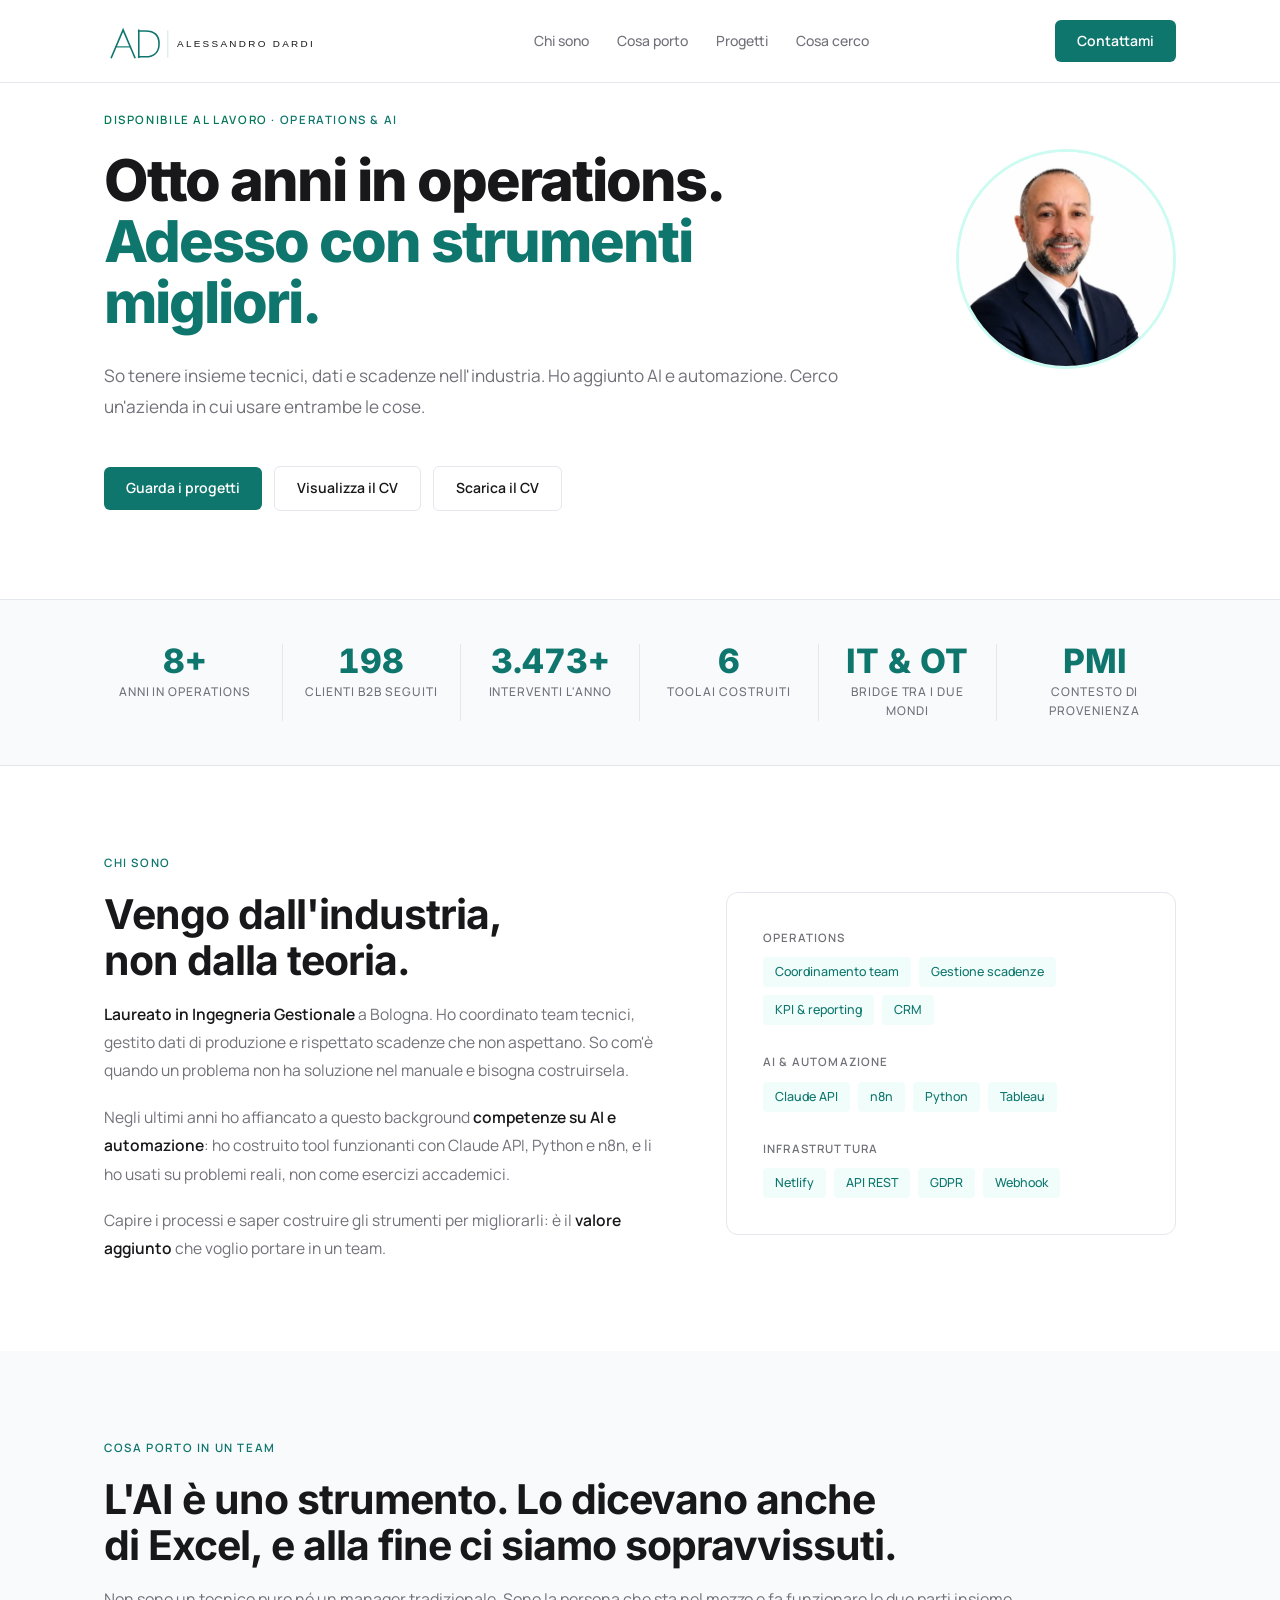
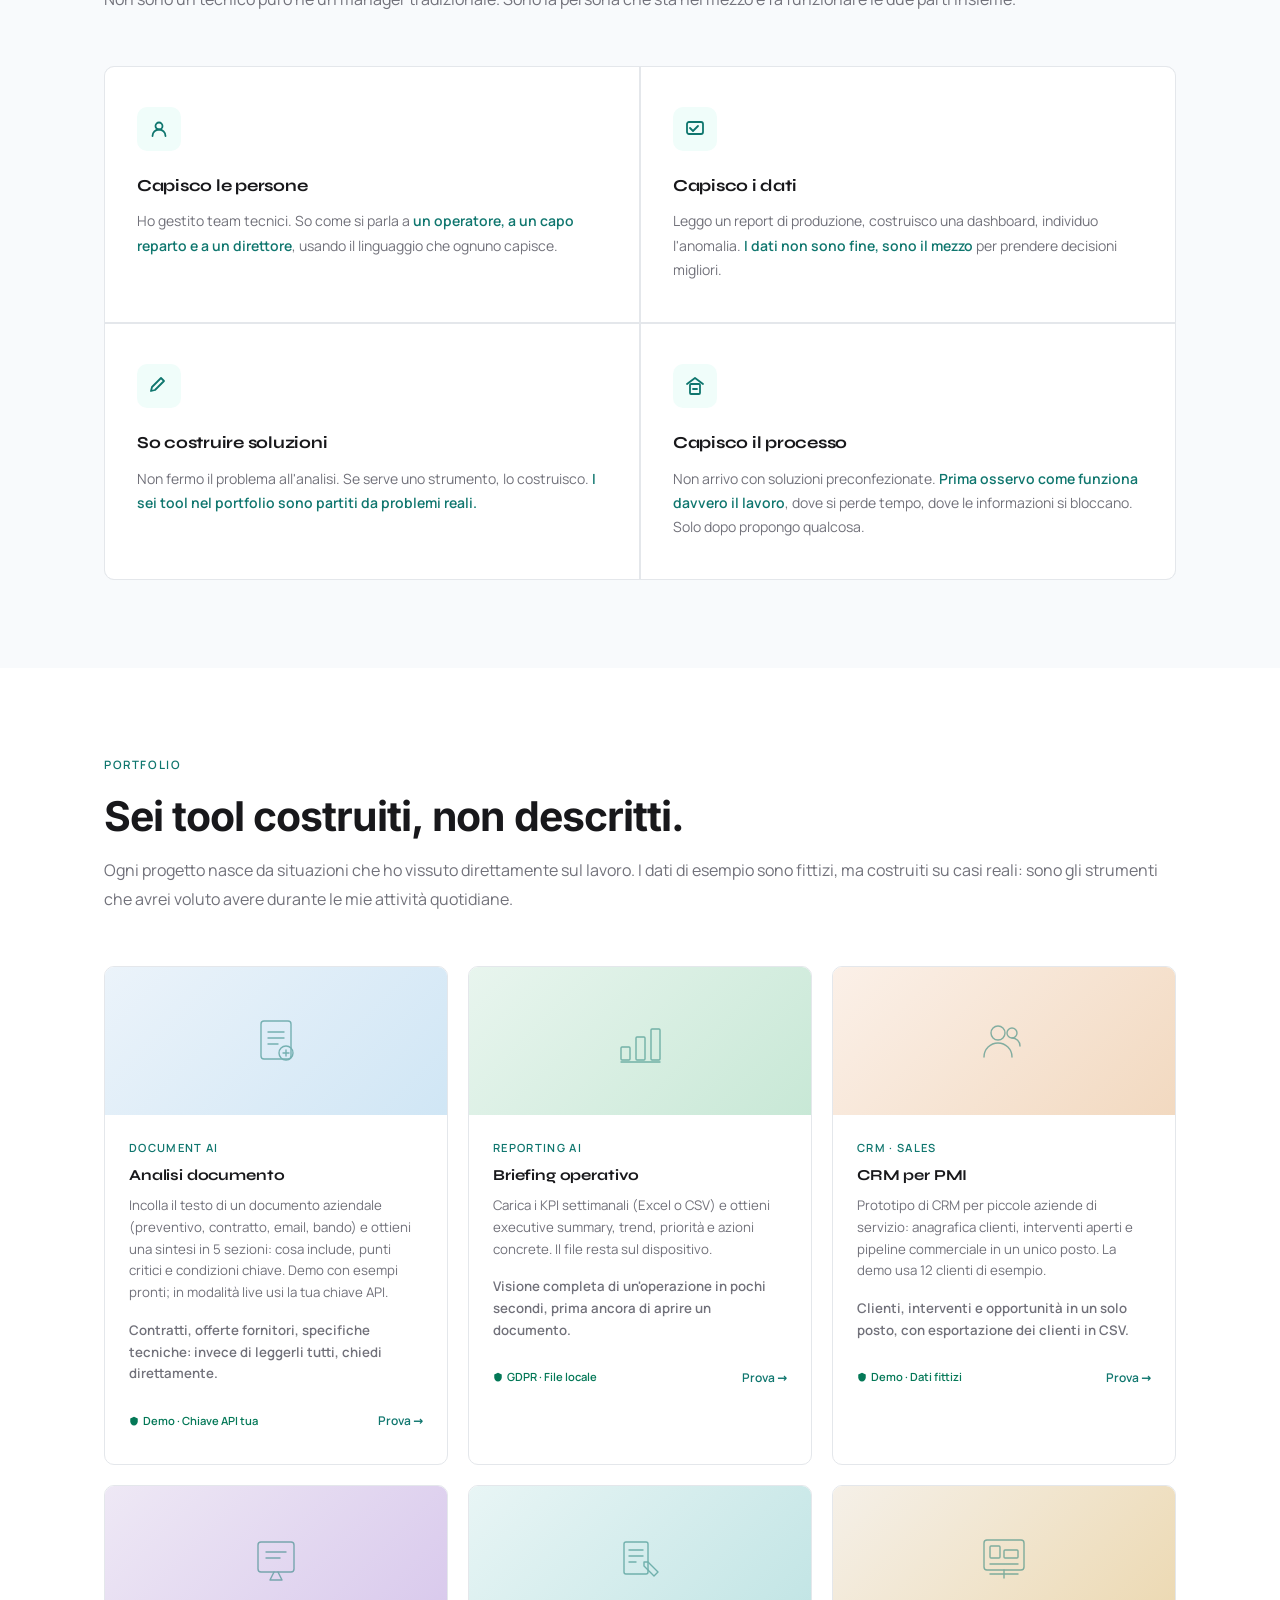
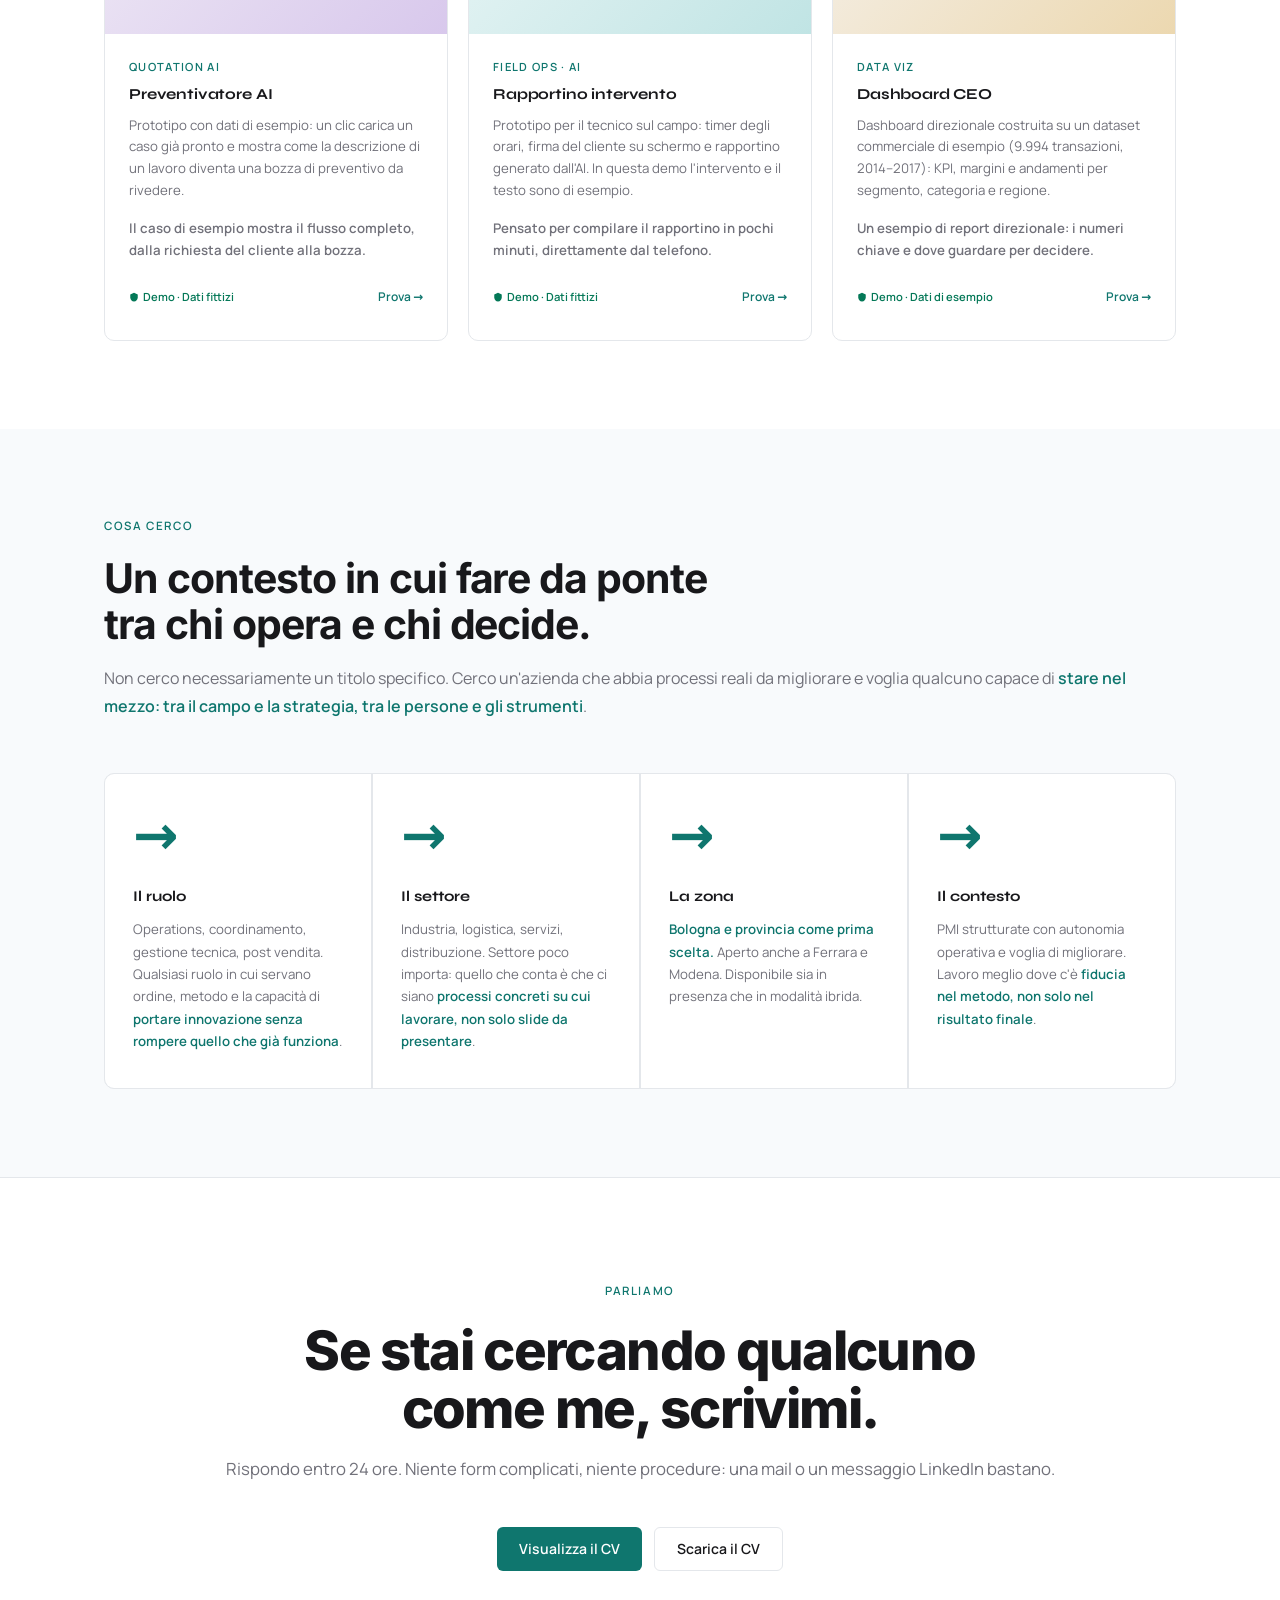
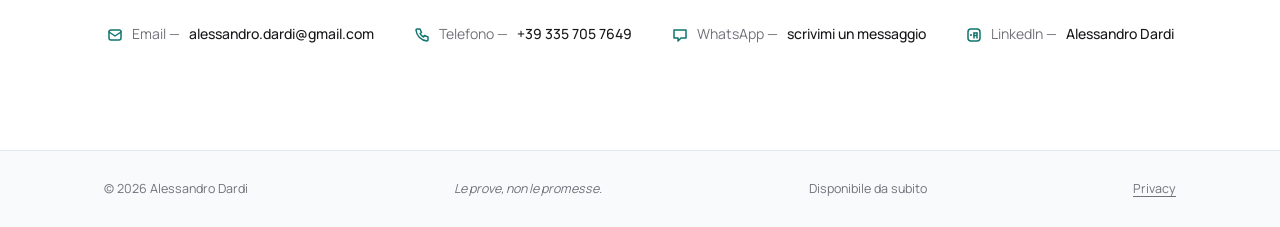
==== index.html @ a20fd0ce "Schede CRM e Dashboard CEO allineate a quello che fanno i tool - CRM: prototipo con 12 clienti di es" ====
<!doctype html>
<html lang="it">
<head>
<meta charset="utf-8">
<meta name="viewport" content="width=device-width,initial-scale=1,viewport-fit=cover">
<script>
  if ('scrollRestoration' in history) history.scrollRestoration = 'manual';
  if (location.hash) history.replaceState(null, '', location.pathname + location.search);
</script>
<title>Alessandro Dardi — Service Manager | Operations & AI | Bologna</title>
<meta name="description" content="Alessandro Dardi, laureato in Ingegneria Gestionale a Bologna. Otto anni in operations industriale. Competenze in coordinamento tecnico, automazione processi e AI applicata. Disponibile in Emilia-Romagna.">
<meta name="author" content="Alessandro Dardi">
  <link rel="icon" type="image/x-icon" href="/favicon.ico">
<meta name="robots" content="index, follow">
<link rel="canonical" href="https://alessandrodardi.it/">
<meta property="og:title" content="Alessandro Dardi — Service Manager | Operations & AI">
<meta property="og:description" content="Otto anni in operations industriale. Adesso con strumenti migliori. Portfolio di tool AI costruiti su casi reali.">
<meta property="og:url" content="https://alessandrodardi.it/">
<meta property="og:type" content="website">
<meta property="og:locale" content="it_IT">
<meta property="og:image" content="https://alessandrodardi.it/og-image.png">
<meta property="og:image:width" content="1200">
<meta property="og:image:height" content="630">
<meta property="og:image:alt" content="Alessandro Dardi — Service Manager, Operations &amp; AI">
<meta name="twitter:card" content="summary_large_image">
<link rel="stylesheet" href="fonts/fonts.css">
<script defer src="https://cloud.umami.is/script.js" data-website-id="7a2837f0-c1d5-4eaf-b0c4-a9f93e444e4a"></script>

<style>
/* Layout: full-width bands, centered 1120px inner, card grids */
:root {
  --bg:         #FFFFFF;
  --fg:         #18181B;
  --muted:      #71717A;
  --accent:     #0F766E;
  --accent-bg:  #F0FDFA;
  --accent-mid: #CCFBF1;
  --surface:    #F8FAFC;
  --border:     #E4E7EB;
  --green:      #047857;
  --display:    'Syne', system-ui, sans-serif;
  --heading:    'Inter', system-ui, sans-serif;
  --body:       'Manrope', system-ui, sans-serif;
}
@media (prefers-color-scheme: dark) {
  :root:not([data-theme="light"]) {
    --bg:        #0F1117;
    --fg:        #F1F5F9;
    --muted:     #94A3B8;
    --accent:    #2DD4BF;
    --accent-bg: #0D2320;
    --accent-mid:#134E4A;
    --surface:   #1A1F2E;
    --border:    #2D3748;
    --green:     #34D399;
    color-scheme: dark;
  }
}
:root[data-theme="dark"] {
  --bg:        #0F1117;
  --fg:        #F1F5F9;
  --muted:     #94A3B8;
  --accent:    #2DD4BF;
  --accent-bg: #0D2320;
  --accent-mid:#134E4A;
  --surface:   #1A1F2E;
  --border:    #2D3748;
  --green:     #34D399;
  color-scheme: dark;
}

*, *::before, *::after { box-sizing: border-box; }
html { overflow-anchor: none; }
body {
  background: var(--bg);
  color: var(--fg);
  font-family: var(--body);
  font-size: 16px;
  line-height: 1.6;
  margin: 0;
  -webkit-font-smoothing: antialiased;
}
a { color: inherit; text-decoration: none; }
a:focus-visible, button:focus-visible { outline: 2px solid var(--accent); outline-offset: 2px; border-radius: 4px; }

.inner {
  max-width: 1120px;
  margin: 0 auto;
  padding-left: max(24px, env(safe-area-inset-left, 0px));
  padding-right: max(24px, env(safe-area-inset-right, 0px));
}

/* NAV */
#nav {
  position: sticky;
  top: env(safe-area-inset-top, 0px);
  z-index: 100;
  background: var(--bg);
  border-bottom: 1px solid var(--border);
}
.nav-row {
  display: flex;
  align-items: center;
  justify-content: space-between;
  padding-block: 20px;
  gap: 16px;
}
.nav-brand {
  display: flex;
  align-items: center;
}
.nav-brand svg {
  height: 38px;
  width: auto;
}
.nav-logo-full { display: block; }
.nav-logo-mono { display: none; }
.nav-right { display: contents; }
@media (max-width: 520px) {
  .nav-logo-full { display: none; }
  .nav-logo-mono {
    display: flex;
    align-items: center;
    gap: 8px;
  }
  .nav-logo-mono svg {
    height: 28px;
    width: auto;
    flex-shrink: 0;
  }
  .nav-logo-stack {
    display: flex;
    flex-direction: column;
    line-height: 1.15;
    font-family: var(--display);
    font-weight: 700;
    font-size: 0.72rem;
    letter-spacing: 0.12em;
    color: var(--fg);
  }
  .nav-logo-stack span:first-child { color: var(--accent); }
  .nav-right {
    display: flex;
    align-items: center;
    gap: 10px;
    margin-left: auto;
  }
}
.nav-logo-mark { stroke: var(--accent); }
.nav-logo-sep  { stroke: var(--accent); opacity: 0.4; }
.nav-logo-name { fill: var(--fg); font-family: Arial, Helvetica, sans-serif; }
.nav-links {
  display: flex;
  gap: 28px;
  list-style: none;
  margin: 0; padding: 0;
}
.nav-links a {
  color: var(--muted);
  font-size: 0.875rem;
  font-weight: 500;
  transition: color 0.18s;
}
.nav-links a:hover { color: var(--fg); }
.nav-burger {
  display: none;
  background: none;
  border: none;
  cursor: pointer;
  padding: 11px;
  color: var(--fg);
  line-height: 0;
}
.nav-mobile {
  display: none;
  border-top: 1px solid var(--border);
}
.nav-mobile a {
  display: block;
  padding: 14px 0;
  font-size: 1rem;
  font-weight: 500;
  color: var(--fg);
  text-decoration: none;
  border-bottom: 1px solid var(--border);
  transition: color 0.18s;
}
.nav-mobile a:last-child { border-bottom: none; }
.nav-mobile a:hover { color: var(--accent); }
#nav.nav-open .nav-mobile { display: block; }
#back-top {
  position: fixed;
  bottom: 28px;
  right: 24px;
  width: 44px;
  height: 44px;
  border-radius: 50%;
  background: var(--accent);
  color: #fff;
  border: none;
  cursor: pointer;
  display: flex;
  align-items: center;
  justify-content: center;
  opacity: 0;
  pointer-events: none;
  transition: opacity 0.25s;
  z-index: 200;
}
#back-top.visible { opacity: 1; pointer-events: auto; }
#back-top:hover { opacity: 0.85; }

/* BUTTONS */
.btn {
  display: inline-flex;
  align-items: center;
  gap: 6px;
  padding: 10px 22px;
  border-radius: 6px;
  font-family: var(--body);
  font-size: 0.875rem;
  font-weight: 600;
  cursor: pointer;
  border: none;
  transition: opacity 0.18s, transform 0.14s;
}
.btn:hover { opacity: 0.82; transform: translateY(-1px); }
.btn:active { transform: translateY(0); }
.btn-solid { background: var(--accent); color: #fff; }
.btn-ghost { background: transparent; color: var(--fg); border: 1.5px solid var(--border); }
.btn-ghost:hover { border-color: var(--muted); }

/* HERO */
#hero { padding-block: 28px 88px; }
.hero-layout {
  display: grid;
  grid-template-columns: 1fr 220px;
  gap: 56px;
  align-items: start;
}
.hero-photo {
  width: 220px;
  height: 220px;
  border-radius: 50%;
  object-fit: cover;
  object-position: center top;
  border: 3px solid var(--accent-mid);
  display: block;
  margin-top: 38px;
}
@media (max-width: 820px) {
  .hero-layout { grid-template-columns: 1fr; }
  .hero-photo { width: 120px; height: 120px; order: -1; }
}
.eyebrow {
  font-size: 0.72rem;
  font-weight: 600;
  letter-spacing: 0.14em;
  text-transform: uppercase;
  color: var(--accent);
  margin-bottom: 20px;
}
@keyframes pulse-disponibile {
  0%, 100% { opacity: 1; }
  50% { opacity: 0.3; }
}
.disponibile-pulse {
  animation: pulse-disponibile 2s ease-in-out infinite;
  color: var(--green);
  font-weight: 700;
}
.hero-title {
  font-family: var(--heading);
  font-size: clamp(2.2rem, 4.5vw, 3.6rem);
  font-weight: 800;
  line-height: 1.06;
  letter-spacing: -0.035em;
  text-wrap: balance;
  max-width: 820px;
  margin: 0 0 28px;
}
.hero-title em { font-style: normal; color: var(--accent); }
.hero-sub {
  font-size: 1.075rem;
  color: var(--muted);
  max-width: 820px;
  line-height: 1.78;
  margin: 0 0 44px;
  font-weight: 400;
}
.hero-actions { display: flex; gap: 12px; flex-wrap: wrap; align-items: center; justify-content: center; }
@media (min-width: 821px) { .hero-actions { justify-content: flex-start; } }

/* STRIP */
#strip {
  background: var(--surface);
  border-top: 1px solid var(--border);
  border-bottom: 1px solid var(--border);
}
.strip-grid {
  display: grid;
  grid-template-columns: repeat(6, 1fr);
  padding-block: 44px;
}
.strip-cell {
  padding: 0 16px;
  border-right: 1px solid var(--border);
  text-align: center;
}
.strip-cell:first-child { padding-left: 0; }
.strip-cell:last-child  { border-right: none; padding-right: 0; }
.strip-num {
  font-family: var(--heading);
  font-size: 2.1rem;
  font-weight: 800;
  color: var(--accent);
  line-height: 1;
  margin-bottom: 5px;
  font-variant-numeric: tabular-nums;
}
.strip-desc {
  font-size: 0.75rem;
  color: var(--muted);
  font-weight: 500;
  text-transform: uppercase;
  letter-spacing: 0.08em;
}

/* SECTIONS */
.section { padding-block: 88px; }
.section-alt { background: var(--surface); }

.s-title {
  font-family: var(--heading);
  font-size: clamp(1.8rem, 3.2vw, 2.6rem);
  font-weight: 700;
  letter-spacing: -0.025em;
  text-wrap: balance;
  margin: 0 0 16px;
  line-height: 1.12;
}
.s-lead {
  font-size: 1rem;
  color: var(--muted);
  max-width: 540px;
  line-height: 1.8;
  margin: 0 0 52px;
}

/* CHI SONO */
.about-split {
  display: grid;
  grid-template-columns: 1.1fr 0.9fr;
  gap: 72px;
  align-items: start;
}
.about-body p {
  color: var(--muted);
  line-height: 1.82;
  margin: 0 0 18px;
  font-size: 0.975rem;
  text-align: left;
}
.about-body p:last-child { margin: 0; }
.about-body strong { color: var(--fg); font-weight: 600; }
.skills-box {
  background: var(--bg);
  border: 1px solid var(--border);
  border-radius: 12px;
  padding: 36px;
  display: flex;
  flex-direction: column;
  gap: 28px;
}
.skill-group-label {
  font-size: 0.72rem;
  font-weight: 600;
  color: var(--muted);
  text-transform: uppercase;
  letter-spacing: 0.1em;
  margin-bottom: 10px;
}
.tags { display: flex; flex-wrap: wrap; gap: 8px; }
.tag {
  font-size: 0.78rem;
  font-weight: 500;
  padding: 5px 12px;
  border-radius: 4px;
  background: var(--accent-bg);
  color: var(--accent);
}

/* COSA PORTO */
#value .s-lead { max-width: none; }

/* COSA CERCO */
#looking .s-lead { max-width: none; }

/* PORTFOLIO */
#projects .s-lead { max-width: none; }

/* COSA FACCIO */
.services-wrap {
  display: grid;
  grid-template-columns: repeat(2, 1fr);
  gap: 2px;
  background: var(--border);
  border: 1px solid var(--border);
  border-radius: 10px;
  overflow: hidden;
}
.svc-card { background: var(--bg); padding: 40px 32px; }
.svc-icon {
  width: 44px; height: 44px;
  border-radius: 10px;
  background: var(--accent-bg);
  display: grid;
  place-items: center;
  margin-bottom: 22px;
  color: var(--accent);
}
.svc-card h3 {
  font-family: var(--display);
  font-size: 1.05rem;
  font-weight: 700;
  margin: 0 0 10px;
  letter-spacing: -0.015em;
}
.svc-card p {
  font-size: 0.875rem;
  color: var(--muted);
  line-height: 1.72;
  margin: 0;
  text-align: left;
}
.svc-card strong { color: var(--accent); font-weight: 600; }

/* PROGETTI */
.projects-grid {
  display: grid;
  grid-template-columns: repeat(3, 1fr);
  gap: 20px;
}
.proj-card {
  border: 1px solid var(--border);
  border-radius: 10px;
  overflow: hidden;
  background: var(--bg);
  transition: border-color 0.2s, box-shadow 0.2s;
}
.proj-card:hover {
  border-color: var(--accent);
  box-shadow: 0 6px 28px rgba(14,77,120,0.10);
}
.proj-thumb {
  height: 148px;
  display: grid;
  place-items: center;
  color: var(--accent);
}
.proj-t1 { background: linear-gradient(135deg, #EBF3FA 0%, #D0E6F5 100%); }
.proj-t2 { background: linear-gradient(135deg, #E8F5EE 0%, #C8E8D6 100%); }
.proj-t3 { background: linear-gradient(135deg, #FBF0E8 0%, #F2D9C0 100%); }
.proj-t4 { background: linear-gradient(135deg, #EEE8F5 0%, #D8C8EC 100%); }
.proj-t5 { background: linear-gradient(135deg, #E8F5F5 0%, #C0E4E4 100%); }
.proj-t6 { background: linear-gradient(135deg, #F5F0E8 0%, #ECD8B0 100%); }

@media (prefers-color-scheme: dark) {
  :root:not([data-theme="light"]) .proj-t1 { background: linear-gradient(135deg,#152434,#1A3044); }
  :root:not([data-theme="light"]) .proj-t2 { background: linear-gradient(135deg,#152410,#1A3018); }
  :root:not([data-theme="light"]) .proj-t3 { background: linear-gradient(135deg,#281C10,#382414); }
  :root:not([data-theme="light"]) .proj-t4 { background: linear-gradient(135deg,#1C1428,#281C38); }
  :root:not([data-theme="light"]) .proj-t5 { background: linear-gradient(135deg,#102424,#143434); }
  :root:not([data-theme="light"]) .proj-t6 { background: linear-gradient(135deg,#281E10,#382A14); }
}
:root[data-theme="dark"] .proj-t1 { background: linear-gradient(135deg,#152434,#1A3044); }
:root[data-theme="dark"] .proj-t2 { background: linear-gradient(135deg,#152410,#1A3018); }
:root[data-theme="dark"] .proj-t3 { background: linear-gradient(135deg,#281C10,#382414); }
:root[data-theme="dark"] .proj-t4 { background: linear-gradient(135deg,#1C1428,#281C38); }
:root[data-theme="dark"] .proj-t5 { background: linear-gradient(135deg,#102424,#143434); }
:root[data-theme="dark"] .proj-t6 { background: linear-gradient(135deg,#281E10,#382A14); }

.proj-body { padding: 24px; }
.proj-cat {
  font-size: 0.7rem;
  font-weight: 600;
  letter-spacing: 0.12em;
  text-transform: uppercase;
  color: var(--accent);
  margin-bottom: 6px;
}
.proj-card h3 {
  font-family: var(--display);
  font-size: 0.95rem;
  font-weight: 700;
  margin: 0 0 8px;
  letter-spacing: -0.01em;
}
.proj-card p {
  font-size: 0.83rem;
  color: var(--muted);
  text-align: left;
  line-height: 1.64;
  margin: 0 0 16px;
}
.proj-foot {
  display: flex;
  align-items: center;
  justify-content: space-between;
  gap: 8px;
  flex-wrap: wrap;
}
.proj-privacy {
  font-size: 0.7rem;
  font-weight: 600;
  color: var(--green);
  display: flex;
  align-items: center;
  gap: 4px;
}
.proj-cost { font-size: 0.7rem; color: var(--muted); font-weight: 500; }
.proj-metric {
  font-size: 0.78rem;
  font-weight: 600;
  color: var(--accent);
  margin-top: 8px;
}
.proj-link { display: inline-block; padding-block: 10px; font-size: 0.75rem; font-weight: 600; color: var(--accent); text-decoration: none; transition: opacity 0.18s; }
.proj-link:hover { opacity: 0.7; }

/* COME LAVORO */
.process-wrap {
  display: grid;
  grid-template-columns: repeat(4, 1fr);
  gap: 2px;
  background: var(--border);
  border: 1px solid var(--border);
  border-radius: 10px;
  overflow: hidden;
}
.process-step { background: var(--bg); padding: 36px 28px; }
.step-n {
  font-family: var(--display);
  font-size: 3.4rem;
  font-weight: 800;
  color: var(--accent);
  line-height: 1;
  margin-bottom: 20px;
  font-variant-numeric: tabular-nums;
  user-select: none;
}
.process-step h3 {
  font-family: var(--display);
  font-size: 0.925rem;
  font-weight: 700;
  margin: 0 0 10px;
}
.process-step p { font-size: 0.83rem; color: var(--muted); line-height: 1.68; margin: 0; text-align: left; }
.process-step strong { color: var(--accent); font-weight: 600; }
.s-lead strong { color: var(--accent); font-weight: 600; }

/* CTA FINALE */
#cta {
  text-align: center;
  padding-block: 104px;
  border-top: 1px solid var(--border);
}
#cta h2 {
  font-family: var(--heading);
  font-size: clamp(2.2rem, 4.5vw, 3.4rem);
  font-weight: 800;
  letter-spacing: -0.03em;
  text-wrap: balance;
  margin: 0 0 18px;
  line-height: 1.08;
}
#cta > .inner > p { color: var(--muted); font-size: 1.05rem; margin: 0 0 44px; }
.cta-btns {
  display: flex;
  justify-content: center;
  gap: 12px;
  flex-wrap: wrap;
  margin-bottom: 52px;
}
.contacts-row {
  display: flex;
  justify-content: center;
  gap: 40px;
  flex-wrap: wrap;
}
.contact-item {
  display: flex;
  align-items: center;
  gap: 9px;
  font-size: 0.875rem;
}
.contact-item { text-decoration: none; transition: opacity 0.18s; }
.contact-item:hover { opacity: 0.72; }
.contact-item svg { color: var(--accent); flex-shrink: 0; }
.contact-item .c-label { color: var(--muted); }
.contact-item .c-val { color: var(--fg); font-weight: 500; }

/* FOOTER */
footer {
  background: var(--surface);
  border-top: 1px solid var(--border);
  padding-block: 28px;
}
.footer-row {
  display: flex;
  align-items: center;
  justify-content: space-between;
  gap: 16px;
  flex-wrap: wrap;
}
.footer-row p { font-size: 0.78rem; color: var(--muted); margin: 0; }
.footer-tagline { font-style: italic; }
.footer-row a { text-decoration: underline; text-underline-offset: 3px; }
.footer-row a:hover { color: var(--accent); }

/* SCROLL ANIMATION */
.fade-up {
  opacity: 0;
  transform: translateY(18px);
  transition: opacity 0.55s ease, transform 0.55s ease;
}
.fade-up.in { opacity: 1; transform: translateY(0); }
@media (prefers-reduced-motion: reduce) {
  .fade-up { opacity: 1; transform: none; transition: none; }
  .disponibile-pulse { animation: none; }
}

/* RESPONSIVE */
@media (min-width: 821px) and (max-width: 1060px) {
  .strip-grid { grid-template-columns: repeat(3, 1fr); row-gap: 32px; }
  .strip-cell:nth-child(3n) { border-right: none; padding-right: 0; }
  .strip-cell:nth-child(3n+1) { padding-left: 0; }
}
@media (max-width: 820px) {
  .nav-links { display: none; }
  .nav-burger { display: block; }
  .strip-grid { grid-template-columns: repeat(2,1fr); row-gap: 32px; padding-block: 40px; }
  .strip-cell { border-right: none; padding: 0; }
  .strip-cell:nth-child(odd) { border-right: 1px solid var(--border); padding-right: 32px; }
  .about-split { grid-template-columns: 1fr; gap: 40px; }
  .services-wrap { grid-template-columns: 1fr; }
  .projects-grid { grid-template-columns: 1fr 1fr; }
  .process-wrap { grid-template-columns: 1fr 1fr; }
}
@media (max-width: 520px) {
  #hero { padding-block: 20px 40px; }
  .projects-grid { grid-template-columns: 1fr; gap: 12px; }
  .process-wrap { grid-template-columns: 1fr; }
  .contacts-row { flex-direction: column; align-items: center; gap: 20px; }
  .proj-thumb { height: 90px; }
  .proj-thumb svg { width: 36px; height: 36px; }
  .proj-body { padding: 14px 16px; }
  .proj-card p { margin-bottom: 10px; }
}
</style>
</head>
<body>
<!-- NAV -->
<nav id="nav">
  <div class="inner nav-row">
    <a href="#" class="nav-brand" aria-label="Alessandro Dardi">
      <!-- Logo completo: desktop -->
      <svg class="nav-logo-full" viewBox="0 0 1060 165" xmlns="http://www.w3.org/2000/svg" aria-hidden="true">
        <g fill="none" stroke-linecap="square" stroke-linejoin="miter">
          <path class="nav-logo-mark" d="M32 154 L83 34 L134 154" stroke-width="7"/>
          <path class="nav-logo-mark" d="M54 108 L111 108" stroke-width="5"/>
          <path class="nav-logo-mark" d="M151 36 L151 153" stroke-width="7"/>
          <path class="nav-logo-mark" d="M151 39 L180 39 C221 39 239 61 239 94 C239 128 220 151 180 151 L151 151" stroke-width="7"/>
          <path class="nav-logo-sep" d="M277 38 L277 153" stroke-width="2"/>
        </g>
        <text class="nav-logo-name" x="317" y="107" font-size="43" font-weight="400" letter-spacing="10">ALESSANDRO DARDI</text>
      </svg>
      <!-- Monogramma + nome impilato: mobile -->
      <span class="nav-logo-mono" aria-hidden="true">
        <svg viewBox="0 0 260 165" xmlns="http://www.w3.org/2000/svg">
          <g fill="none" stroke-linecap="square" stroke-linejoin="miter">
            <path class="nav-logo-mark" d="M32 154 L83 34 L134 154" stroke-width="7"/>
            <path class="nav-logo-mark" d="M54 108 L111 108" stroke-width="5"/>
            <path class="nav-logo-mark" d="M151 36 L151 153" stroke-width="7"/>
            <path class="nav-logo-mark" d="M151 39 L180 39 C221 39 239 61 239 94 C239 128 220 151 180 151 L151 151" stroke-width="7"/>
          </g>
        </svg>
        <span class="nav-logo-stack">
          <span>ALESSANDRO</span>
          <span>DARDI</span>
        </span>
      </span>
    </a>
    <ul class="nav-links">
      <li><a href="#about">Chi sono</a></li>
      <li><a href="#value">Cosa porto</a></li>
      <li><a href="#projects">Progetti</a></li>
      <li><a href="#looking">Cosa cerco</a></li>
    </ul>
    <div class="nav-right">
      <button class="nav-burger" aria-label="Apri menu" aria-expanded="false">
        <svg width="22" height="22" viewBox="0 0 22 22" fill="none" stroke="currentColor" stroke-width="2" stroke-linecap="round">
          <line x1="2" y1="5" x2="20" y2="5"/><line x1="2" y1="11" x2="20" y2="11"/><line x1="2" y1="17" x2="20" y2="17"/>
        </svg>
      </button>
      <a href="#cta" class="btn btn-solid">Contattami</a>
    </div>
  </div>
  <div class="nav-mobile inner">
    <a href="#about">Chi sono</a>
    <a href="#value">Cosa porto</a>
    <a href="#projects">Progetti</a>
    <a href="#looking">Cosa cerco</a>
  </div>
</nav>

<button id="back-top" aria-label="Torna in cima">
  <svg width="18" height="18" viewBox="0 0 18 18" fill="none" stroke="currentColor" stroke-width="2.2" stroke-linecap="round" stroke-linejoin="round">
    <polyline points="3,11 9,5 15,11"/>
  </svg>
</button>

<!-- HERO -->
<section id="hero">
  <div class="inner">
    <div class="hero-layout"><div>
    <div class="eyebrow fade-up"><span class="disponibile-pulse">Disponibile al lavoro</span> · Operations &amp; AI</div>
    <h1 class="hero-title fade-up">
      Otto anni in operations.<br>
      <em>Adesso con strumenti migliori.</em>
    </h1>
    <p class="hero-sub fade-up">
      So tenere insieme tecnici, dati e scadenze nell'industria.
      Ho aggiunto AI e automazione. Cerco un'azienda in cui usare entrambe le cose.
    </p>
    <div class="hero-actions fade-up">
      <a href="#projects" class="btn btn-solid">Guarda i progetti</a>
      <a href="cv.html" class="btn btn-ghost">Visualizza il CV</a>
      <a href="CV_Alessandro_Dardi_2026.pdf" download class="btn btn-ghost">Scarica il CV</a>
    </div>
    </div>
    <img src="foto_profilo.webp" width="220" height="220" fetchpriority="high" alt="Foto profilo Alessandro Dardi" class="hero-photo">
    </div>
  </div>
</section>

<!-- STRIP METRICHE -->
<div id="strip">
  <div class="inner">
    <div class="strip-grid">
      <div class="strip-cell fade-up">
        <div class="strip-num" data-count="8" data-suffix="+">8+</div>
        <div class="strip-desc">Anni in operations</div>
      </div>
      <div class="strip-cell fade-up">
        <div class="strip-num" data-count="200" data-suffix="">200</div>
        <div class="strip-desc">Clienti B2B seguiti</div>
      </div>
      <div class="strip-cell fade-up">
        <div class="strip-num" data-count="3500" data-suffix="+">3.500+</div>
        <div class="strip-desc">Interventi l'anno</div>
      </div>
      <div class="strip-cell fade-up">
        <div class="strip-num" data-count="6" data-suffix="">6</div>
        <div class="strip-desc">Tool AI costruiti</div>
      </div>
      <div class="strip-cell fade-up">
        <div class="strip-num">IT &amp; OT</div>
        <div class="strip-desc">Bridge tra i due mondi</div>
      </div>
      <div class="strip-cell fade-up">
        <div class="strip-num">PMI</div>
        <div class="strip-desc">Contesto di provenienza</div>
      </div>
    </div>
  </div>
</div>

<!-- CHI SONO -->
<section id="about" class="section">
  <div class="inner">
    <div class="eyebrow fade-up">Chi sono</div>
    <div class="about-split">
      <div class="about-body fade-up">
        <h2 class="s-title">Vengo dall'industria, non dalla teoria.</h2>
        <p><strong>Laureato in Ingegneria Gestionale</strong> a Bologna. Ho coordinato team tecnici, gestito dati di produzione e rispettato scadenze che non aspettano. So com'è quando un problema non ha soluzione nel manuale e bisogna costruirsela.</p>
        <p>Negli ultimi anni ho affiancato a questo background <strong>competenze su AI e automazione</strong>: ho costruito tool funzionanti con Claude API, Python e n8n, e li ho usati su problemi reali, non come esercizi accademici.</p>
        <p>Capire i processi e saper costruire gli strumenti per migliorarli: è il <strong>valore aggiunto</strong> che voglio portare in un team.</p>
      </div>
      <div class="skills-box fade-up">
        <div>
          <div class="skill-group-label">Operations</div>
          <div class="tags">
            <span class="tag">Coordinamento team</span>
            <span class="tag">Gestione scadenze</span>
            <span class="tag">KPI &amp; reporting</span>
            <span class="tag">CRM</span>
          </div>
        </div>
        <div>
          <div class="skill-group-label">AI &amp; Automazione</div>
          <div class="tags">
            <span class="tag">Claude API</span>
            <span class="tag">n8n</span>
            <span class="tag">Python</span>
            <span class="tag">Tableau</span>
          </div>
        </div>
        <div>
          <div class="skill-group-label">Infrastruttura</div>
          <div class="tags">
            <span class="tag">Netlify</span>
            <span class="tag">API REST</span>
            <span class="tag">GDPR</span>
            <span class="tag">Webhook</span>
          </div>
        </div>
      </div>
    </div>
  </div>
</section>

<!-- COSA PORTO -->
<section id="value" class="section section-alt">
  <div class="inner">
    <div class="eyebrow fade-up">Cosa porto in un team</div>
    <h2 class="s-title fade-up">L'AI è uno strumento. Lo dicevano anche di Excel, e alla fine ci siamo sopravvissuti.</h2>
    <p class="s-lead fade-up">Non sono un tecnico puro né un manager tradizionale. Sono la persona che sta nel mezzo e fa funzionare le due parti insieme.</p>
    <div class="services-wrap fade-up">
      <div class="svc-card">
        <div class="svc-icon">
          <svg width="20" height="20" viewBox="0 0 20 20" fill="none" stroke="currentColor" stroke-width="1.8" stroke-linecap="round" stroke-linejoin="round">
            <circle cx="10" cy="7" r="3.5"/>
            <path d="M3.5 17c0-3.6 2.9-6.5 6.5-6.5s6.5 2.9 6.5 6.5"/>
          </svg>
        </div>
        <h3>Capisco le persone</h3>
        <p>Ho gestito team tecnici. So come si parla a <strong>un operatore, a un capo reparto e a un direttore</strong>, usando il linguaggio che ognuno capisce.</p>
      </div>
      <div class="svc-card">
        <div class="svc-icon">
          <svg width="20" height="20" viewBox="0 0 20 20" fill="none" stroke="currentColor" stroke-width="1.8" stroke-linecap="round" stroke-linejoin="round">
            <rect x="2" y="3" width="16" height="12" rx="2"/>
            <polyline points="5,9 8,12 13,7"/>
          </svg>
        </div>
        <h3>Capisco i dati</h3>
        <p>Leggo un report di produzione, costruisco una dashboard, individuo l'anomalia. <strong>I dati non sono fine, sono il mezzo</strong> per prendere decisioni migliori.</p>
      </div>
      <div class="svc-card">
        <div class="svc-icon">
          <svg width="20" height="20" viewBox="0 0 20 20" fill="none" stroke="currentColor" stroke-width="1.8" stroke-linecap="round" stroke-linejoin="round">
            <path d="M12 2l3 3-9 9-4 1 1-4 9-9z"/>
          </svg>
        </div>
        <h3>So costruire soluzioni</h3>
        <p>Non fermo il problema all'analisi. Se serve uno strumento, lo costruisco. <strong>I sei tool nel portfolio sono partiti da problemi reali.</strong></p>
      </div>
      <div class="svc-card">
        <div class="svc-icon">
          <svg width="20" height="20" viewBox="0 0 20 20" fill="none" stroke="currentColor" stroke-width="1.8" stroke-linecap="round" stroke-linejoin="round">
            <polyline points="2,8 10,2 18,8"/>
            <rect x="5" y="8" width="10" height="10" rx="1"/>
            <line x1="8" y1="13" x2="12" y2="13"/>
          </svg>
        </div>
        <h3>Capisco il processo</h3>
        <p>Non arrivo con soluzioni preconfezionate. <strong>Prima osservo come funziona davvero il lavoro</strong>, dove si perde tempo, dove le informazioni si bloccano. Solo dopo propongo qualcosa.</p>
      </div>
    </div>
  </div>
</section>

<!-- PROGETTI -->
<section id="projects" class="section">
  <div class="inner">
    <div class="eyebrow fade-up">Portfolio</div>
    <h2 class="s-title fade-up">Sei tool costruiti, non descritti.</h2>
    <p class="s-lead fade-up">Ogni progetto nasce da situazioni che ho vissuto direttamente sul lavoro. I dati di esempio sono fittizi, ma costruiti su casi reali: sono gli strumenti che avrei voluto avere durante le mie attività quotidiane.</p>
    <div class="projects-grid">

      <div class="proj-card fade-up">
        <div class="proj-thumb proj-t1">
          <svg width="52" height="52" viewBox="0 0 52 52" fill="none" stroke="currentColor" stroke-width="1.4" stroke-linecap="round" stroke-linejoin="round" opacity="0.5">
            <rect x="11" y="6" width="30" height="38" rx="3"/>
            <line x1="18" y1="17" x2="34" y2="17"/>
            <line x1="18" y1="23" x2="34" y2="23"/>
            <line x1="18" y1="29" x2="28" y2="29"/>
            <circle cx="36" cy="38" r="7" fill="none"/>
            <line x1="33" y1="38" x2="39" y2="38"/>
            <line x1="36" y1="35" x2="36" y2="41"/>
          </svg>
        </div>
        <div class="proj-body">
          <div class="proj-cat">Document AI</div>
          <h3>Analisi documento</h3>
          <p>Incolla il testo di un documento aziendale (preventivo, contratto, email, bando) e ottieni una sintesi in 5 sezioni: cosa include, punti critici e condizioni chiave. Demo con esempi pronti; in modalità live usi la tua chiave API.</p>
          <p class="proj-metric">Contratti, offerte fornitori, specifiche tecniche: invece di leggerli tutti, chiedi direttamente.</p>
          <div class="proj-foot">
            <span class="proj-privacy">
              <svg width="10" height="10" viewBox="0 0 12 12" fill="currentColor"><path d="M6 1L1.5 3v3.5c0 2.5 2 4.5 4.5 5 2.5-.5 4.5-2.5 4.5-5V3L6 1z"/></svg>
              Demo · Chiave API tua
            </span>
            <a href="https://alessandrodardi-1982.github.io/analisi-documento/" target="_blank" class="proj-link">Prova →</a>
          </div>
        </div>
      </div>

      <div class="proj-card fade-up">
        <div class="proj-thumb proj-t2">
          <svg width="52" height="52" viewBox="0 0 52 52" fill="none" stroke="currentColor" stroke-width="1.4" stroke-linecap="round" stroke-linejoin="round" opacity="0.5">
            <rect x="7"  y="32" width="9" height="13" rx="1"/>
            <rect x="22" y="22" width="9" height="23" rx="1"/>
            <rect x="37" y="14" width="9" height="31" rx="1"/>
            <line x1="7" y1="47" x2="46" y2="47"/>
          </svg>
        </div>
        <div class="proj-body">
          <div class="proj-cat">Reporting AI</div>
          <h3>Briefing operativo</h3>
          <p>Carica i KPI settimanali (Excel o CSV) e ottieni executive summary, trend, priorità e azioni concrete. Il file resta sul dispositivo.</p>
          <p class="proj-metric">Visione completa di un'operazione in pochi secondi, prima ancora di aprire un documento.</p>
          <div class="proj-foot">
            <span class="proj-privacy">
              <svg width="10" height="10" viewBox="0 0 12 12" fill="currentColor"><path d="M6 1L1.5 3v3.5c0 2.5 2 4.5 4.5 5 2.5-.5 4.5-2.5 4.5-5V3L6 1z"/></svg>
              GDPR · File locale
            </span>
            <a href="https://teal-sawine-642e88.netlify.app/" target="_blank" class="proj-link">Prova →</a>
          </div>
        </div>
      </div>

      <div class="proj-card fade-up">
        <div class="proj-thumb proj-t3">
          <svg width="52" height="52" viewBox="0 0 52 52" fill="none" stroke="currentColor" stroke-width="1.4" stroke-linecap="round" stroke-linejoin="round" opacity="0.5">
            <circle cx="20" cy="18" r="7"/>
            <circle cx="34" cy="18" r="5"/>
            <path d="M6 42c0-7.7 6.3-14 14-14s14 6.3 14 14"/>
            <path d="M34 23c4.4 0 8 3.6 8 8"/>
          </svg>
        </div>
        <div class="proj-body">
          <div class="proj-cat">CRM · Sales</div>
          <h3>CRM per PMI</h3>
          <p>Prototipo di CRM per piccole aziende di servizio: anagrafica clienti, interventi aperti e pipeline commerciale in un unico posto. La demo usa 12 clienti di esempio.</p>
          <p class="proj-metric">Clienti, interventi e opportunità in un solo posto, con esportazione dei clienti in CSV.</p>
          <div class="proj-foot">
            <span class="proj-privacy">
              <svg width="10" height="10" viewBox="0 0 12 12" fill="currentColor"><path d="M6 1L1.5 3v3.5c0 2.5 2 4.5 4.5 5 2.5-.5 4.5-2.5 4.5-5V3L6 1z"/></svg>
              Demo · Dati fittizi
            </span>
            <a href="https://alessandro-dardi.netlify.app/crm_pmi.html" target="_blank" class="proj-link">Prova →</a>
          </div>
        </div>
      </div>

      <div class="proj-card fade-up">
        <div class="proj-thumb proj-t4">
          <svg width="52" height="52" viewBox="0 0 52 52" fill="none" stroke="currentColor" stroke-width="1.4" stroke-linecap="round" stroke-linejoin="round" opacity="0.5">
            <rect x="8" y="8" width="36" height="30" rx="3"/>
            <line x1="16" y1="18" x2="36" y2="18"/>
            <line x1="16" y1="24" x2="30" y2="24"/>
            <path d="M28 38l4 8M24 38l-4 8M20 46h12"/>
          </svg>
        </div>
        <div class="proj-body">
          <div class="proj-cat">Quotation AI</div>
          <h3>Preventivatore AI</h3>
          <p>Prototipo con dati di esempio: un clic carica un caso già pronto e mostra come la descrizione di un lavoro diventa una bozza di preventivo da rivedere.</p>
          <p class="proj-metric">Il caso di esempio mostra il flusso completo, dalla richiesta del cliente alla bozza.</p>
          <div class="proj-foot">
            <span class="proj-privacy">
              <svg width="10" height="10" viewBox="0 0 12 12" fill="currentColor"><path d="M6 1L1.5 3v3.5c0 2.5 2 4.5 4.5 5 2.5-.5 4.5-2.5 4.5-5V3L6 1z"/></svg>
              Demo · Dati fittizi
            </span>
            <a href="preventivatore_demo.html" target="_blank" class="proj-link">Prova →</a>
          </div>
        </div>
      </div>

      <div class="proj-card fade-up">
        <div class="proj-thumb proj-t5">
          <svg width="52" height="52" viewBox="0 0 52 52" fill="none" stroke="currentColor" stroke-width="1.4" stroke-linecap="round" stroke-linejoin="round" opacity="0.5">
            <rect x="10" y="8" width="24" height="32" rx="2"/>
            <line x1="15" y1="16" x2="29" y2="16"/>
            <line x1="15" y1="22" x2="29" y2="22"/>
            <line x1="15" y1="28" x2="22" y2="28"/>
            <path d="M34 28l10 10-4 4-10-10v-4h4z"/>
          </svg>
        </div>
        <div class="proj-body">
          <div class="proj-cat">Field Ops · AI</div>
          <h3>Rapportino intervento</h3>
          <p>Prototipo per il tecnico sul campo: timer degli orari, firma del cliente su schermo e rapportino generato dall'AI. In questa demo l'intervento e il testo sono di esempio.</p>
          <p class="proj-metric">Pensato per compilare il rapportino in pochi minuti, direttamente dal telefono.</p>
          <div class="proj-foot">
            <span class="proj-privacy">
              <svg width="10" height="10" viewBox="0 0 12 12" fill="currentColor"><path d="M6 1L1.5 3v3.5c0 2.5 2 4.5 4.5 5 2.5-.5 4.5-2.5 4.5-5V3L6 1z"/></svg>
              Demo · Dati fittizi
            </span>
            <a href="rapportino_demo.html" target="_blank" class="proj-link">Prova →</a>
          </div>
        </div>
      </div>

      <div class="proj-card fade-up">
        <div class="proj-thumb proj-t6">
          <svg width="52" height="52" viewBox="0 0 52 52" fill="none" stroke="currentColor" stroke-width="1.4" stroke-linecap="round" stroke-linejoin="round" opacity="0.5">
            <rect x="6" y="6" width="40" height="30" rx="3"/>
            <rect x="12" y="12" width="10" height="12" rx="1"/>
            <rect x="26" y="16" width="14" height="8" rx="1"/>
            <line x1="12" y1="30" x2="40" y2="30"/>
            <line x1="12" y1="40" x2="40" y2="40"/>
            <line x1="26" y1="36" x2="26" y2="44"/>
          </svg>
        </div>
        <div class="proj-body">
          <div class="proj-cat">Data Viz</div>
          <h3>Dashboard CEO</h3>
          <p>Dashboard direzionale costruita su un dataset commerciale di esempio (9.994 transazioni, 2014–2017): KPI, margini e andamenti per segmento, categoria e regione.</p>
          <p class="proj-metric">Un esempio di report direzionale: i numeri chiave e dove guardare per decidere.</p>
          <div class="proj-foot">
            <span class="proj-privacy">
              <svg width="10" height="10" viewBox="0 0 12 12" fill="currentColor"><path d="M6 1L1.5 3v3.5c0 2.5 2 4.5 4.5 5 2.5-.5 4.5-2.5 4.5-5V3L6 1z"/></svg>
              Demo · Dati di esempio
            </span>
            <a href="https://alessandro-dardi.netlify.app/dashboard_ceo_v2.html" target="_blank" class="proj-link">Prova →</a>
          </div>
        </div>
      </div>

    </div>
  </div>
</section>

<!-- COSA CERCO -->
<section id="looking" class="section section-alt">
  <div class="inner">
    <div class="eyebrow fade-up">Cosa cerco</div>
    <h2 class="s-title fade-up">Un contesto in cui fare da ponte tra chi opera e chi decide.</h2>
    <p class="s-lead fade-up">Non cerco necessariamente un titolo specifico. Cerco un'azienda che abbia processi reali da migliorare e voglia qualcuno capace di <strong>stare nel mezzo: tra il campo e la strategia, tra le persone e gli strumenti</strong>.</p>
    <div class="process-wrap fade-up">
      <div class="process-step">
        <div class="step-n">→</div>
        <h3>Il ruolo</h3>
        <p>Operations, coordinamento, gestione tecnica, post vendita. Qualsiasi ruolo in cui servano ordine, metodo e la capacità di <strong>portare innovazione senza rompere quello che già funziona</strong>.</p>
      </div>
      <div class="process-step">
        <div class="step-n">→</div>
        <h3>Il settore</h3>
        <p>Industria, logistica, servizi, distribuzione. Settore poco importa: quello che conta è che ci siano <strong>processi concreti su cui lavorare, non solo slide da presentare</strong>.</p>
      </div>
      <div class="process-step">
        <div class="step-n">→</div>
        <h3>La zona</h3>
        <p><strong>Bologna e provincia come prima scelta.</strong> Aperto anche a Ferrara e Modena. Disponibile sia in presenza che in modalità ibrida.</p>
      </div>
      <div class="process-step">
        <div class="step-n">→</div>
        <h3>Il contesto</h3>
        <p>PMI strutturate con autonomia operativa e voglia di migliorare. Lavoro meglio dove c'è <strong>fiducia nel metodo, non solo nel risultato finale</strong>.</p>
      </div>
    </div>
  </div>
</section>

<!-- CTA FINALE -->
<section id="cta">
  <div class="inner">
    <div class="eyebrow fade-up" style="text-align:center">Parliamo</div>
    <h2 class="fade-up">Se stai cercando qualcuno come me, scrivimi.</h2>
    <p class="fade-up">Rispondo entro 24 ore. Niente form complicati, niente procedure: una mail o un messaggio LinkedIn bastano.</p>
    <div class="cta-btns fade-up">
      <a href="cv.html" class="btn btn-solid">Visualizza il CV</a>
      <a href="CV_Alessandro_Dardi_2026.pdf" download class="btn btn-ghost">Scarica il CV</a>
    </div>
    <div class="contacts-row fade-up">
      <a href="mailto:alessandro.dardi@gmail.com" class="contact-item">
        <svg width="16" height="16" viewBox="0 0 16 16" fill="none" stroke="currentColor" stroke-width="1.5" stroke-linecap="round" stroke-linejoin="round">
          <rect x="2" y="3" width="12" height="10" rx="2"/>
          <polyline points="2,5 8,9 14,5"/>
        </svg>
        <span class="c-label">Email —</span>
        <span class="c-val">alessandro.dardi@gmail.com</span>
      </a>
      <a href="tel:+393357057649" class="contact-item">
        <svg width="16" height="16" viewBox="0 0 16 16" fill="none" stroke="currentColor" stroke-width="1.5" stroke-linecap="round" stroke-linejoin="round">
          <path d="M3 2h3l1.5 3.5-1.5 1a9 9 0 0 0 3.5 3.5l1-1.5L14 10v3a1 1 0 0 1-1 1A12 12 0 0 1 2 3a1 1 0 0 1 1-1z"/>
        </svg>
        <span class="c-label">Telefono —</span>
        <span class="c-val">+39 335 705 7649</span>
      </a>
      <a href="https://wa.me/393357057649?text=Ciao%20Alessandro%2C%20ho%20visto%20il%20tuo%20portfolio%20" target="_blank" class="contact-item">
        <svg width="16" height="16" viewBox="0 0 16 16" fill="none" stroke="currentColor" stroke-width="1.5" stroke-linecap="round" stroke-linejoin="round">
          <path d="M2 3h12v8H9l-3 3v-3H2z"/>
        </svg>
        <span class="c-label">WhatsApp —</span>
        <span class="c-val">scrivimi un messaggio</span>
      </a>
      <a href="https://www.linkedin.com/in/alessandro-dardi" target="_blank" class="contact-item">
        <svg width="16" height="16" viewBox="0 0 16 16" fill="none" stroke="currentColor" stroke-width="1.5" stroke-linecap="round" stroke-linejoin="round">
          <rect x="2" y="2" width="12" height="12" rx="3"/>
          <line x1="5" y1="8" x2="5.01" y2="8" stroke-width="2"/>
          <line x1="8" y1="6" x2="8" y2="11"/>
          <line x1="11" y1="6" x2="11" y2="11"/>
          <line x1="8" y1="6" x2="11" y2="6"/>
          <line x1="8" y1="8.5" x2="10.5" y2="8.5"/>
        </svg>
        <span class="c-label">LinkedIn —</span>
        <span class="c-val">Alessandro Dardi</span>
      </a>
    </div>
  </div>
</section>

<!-- FOOTER -->
<footer>
  <div class="inner footer-row">
    <p>© 2026 Alessandro Dardi</p>
    <p class="footer-tagline">Le prove, non le promesse.</p>
    <p>Disponibile da subito</p>
    <p><a href="privacy.html">Privacy</a></p>
  </div>
</footer>

<script>
  // Back to top
  const backTop = document.getElementById('back-top');
  window.addEventListener('scroll', () => {
    backTop.classList.toggle('visible', window.scrollY > 400);
  }, { passive: true });
  backTop.addEventListener('click', () => window.scrollTo({ top: 0, behavior: 'smooth' }));

  // Hamburger menu
  const burger = document.querySelector('.nav-burger');
  const navEl = document.getElementById('nav');
  if (burger) {
    burger.addEventListener('click', () => {
      const open = navEl.classList.toggle('nav-open');
      burger.setAttribute('aria-expanded', open);
    });
    document.querySelectorAll('.nav-mobile a').forEach(a => {
      a.addEventListener('click', () => {
        navEl.classList.remove('nav-open');
        burger.setAttribute('aria-expanded', 'false');
      });
    });
  }

  function goTop() { window.scrollTo({ top: 0, left: 0, behavior: 'instant' }); }
  goTop();
  window.addEventListener('load', goTop);
  window.addEventListener('pageshow', goTop);
  const io = new IntersectionObserver(entries => {
    entries.forEach(e => {
      if (e.isIntersecting) {
        e.target.classList.add('in');
        io.unobserve(e.target);
      }
    });
  }, { threshold: 0.1 });
  document.querySelectorAll('.fade-up').forEach(el => io.observe(el));

  // Counter animation for strip numbers
  const counters = document.querySelectorAll('.strip-num[data-count]');
  if (counters.length && 'IntersectionObserver' in window) {
    const counterObserver = new IntersectionObserver((entries) => {
      entries.forEach(entry => {
        if (!entry.isIntersecting) return;
        const el = entry.target;
        const target = parseInt(el.dataset.count, 10);
        const suffix = el.dataset.suffix || '';
        const duration = 2500;
        const start = performance.now();
        function step(now) {
          const elapsed = now - start;
          const progress = Math.min(elapsed / duration, 1);
          const eased = 1 - Math.pow(1 - progress, 3);
          el.textContent = String(Math.round(eased * target)).replace(/\B(?=(\d{3})+(?!\d))/g, '.') + suffix;
          if (progress < 1) requestAnimationFrame(step);
        }
        requestAnimationFrame(step);
        counterObserver.unobserve(el);
      });
    }, { threshold: 0.5 });
    counters.forEach(el => counterObserver.observe(el));
  }
</script>




</body>
</html>
---- fonts/fonts.css ----
@font-face {
  font-family: 'Inter';
  font-style: normal;
  font-weight: 700;
  font-display: swap;
  src: url(Inter-02ec1d.woff2) format('woff2');
  unicode-range: U+0000-00FF, U+0131, U+0152-0153, U+02BB-02BC, U+02C6, U+02DA, U+02DC, U+0304, U+0308, U+0329, U+2000-206F, U+20AC, U+2122, U+2191, U+2193, U+2212, U+2215, U+FEFF, U+FFFD;
}
@font-face {
  font-family: 'Inter';
  font-style: normal;
  font-weight: 800;
  font-display: swap;
  src: url(Inter-02ec1d.woff2) format('woff2');
  unicode-range: U+0000-00FF, U+0131, U+0152-0153, U+02BB-02BC, U+02C6, U+02DA, U+02DC, U+0304, U+0308, U+0329, U+2000-206F, U+20AC, U+2122, U+2191, U+2193, U+2212, U+2215, U+FEFF, U+FFFD;
}
@font-face {
  font-family: 'Manrope';
  font-style: normal;
  font-weight: 300;
  font-display: swap;
  src: url(Manrope-7218a3.woff2) format('woff2');
  unicode-range: U+0000-00FF, U+0131, U+0152-0153, U+02BB-02BC, U+02C6, U+02DA, U+02DC, U+0304, U+0308, U+0329, U+2000-206F, U+20AC, U+2122, U+2191, U+2193, U+2212, U+2215, U+FEFF, U+FFFD;
}
@font-face {
  font-family: 'Manrope';
  font-style: normal;
  font-weight: 400;
  font-display: swap;
  src: url(Manrope-7218a3.woff2) format('woff2');
  unicode-range: U+0000-00FF, U+0131, U+0152-0153, U+02BB-02BC, U+02C6, U+02DA, U+02DC, U+0304, U+0308, U+0329, U+2000-206F, U+20AC, U+2122, U+2191, U+2193, U+2212, U+2215, U+FEFF, U+FFFD;
}
@font-face {
  font-family: 'Manrope';
  font-style: normal;
  font-weight: 500;
  font-display: swap;
  src: url(Manrope-7218a3.woff2) format('woff2');
  unicode-range: U+0000-00FF, U+0131, U+0152-0153, U+02BB-02BC, U+02C6, U+02DA, U+02DC, U+0304, U+0308, U+0329, U+2000-206F, U+20AC, U+2122, U+2191, U+2193, U+2212, U+2215, U+FEFF, U+FFFD;
}
@font-face {
  font-family: 'Manrope';
  font-style: normal;
  font-weight: 600;
  font-display: swap;
  src: url(Manrope-7218a3.woff2) format('woff2');
  unicode-range: U+0000-00FF, U+0131, U+0152-0153, U+02BB-02BC, U+02C6, U+02DA, U+02DC, U+0304, U+0308, U+0329, U+2000-206F, U+20AC, U+2122, U+2191, U+2193, U+2212, U+2215, U+FEFF, U+FFFD;
}
@font-face {
  font-family: 'Syne';
  font-style: normal;
  font-weight: 400;
  font-display: swap;
  src: url(Syne-1a8bc9.woff2) format('woff2');
  unicode-range: U+0000-00FF, U+0131, U+0152-0153, U+02BB-02BC, U+02C6, U+02DA, U+02DC, U+0304, U+0308, U+0329, U+2000-206F, U+20AC, U+2122, U+2191, U+2193, U+2212, U+2215, U+FEFF, U+FFFD;
}
@font-face {
  font-family: 'Syne';
  font-style: normal;
  font-weight: 600;
  font-display: swap;
  src: url(Syne-1a8bc9.woff2) format('woff2');
  unicode-range: U+0000-00FF, U+0131, U+0152-0153, U+02BB-02BC, U+02C6, U+02DA, U+02DC, U+0304, U+0308, U+0329, U+2000-206F, U+20AC, U+2122, U+2191, U+2193, U+2212, U+2215, U+FEFF, U+FFFD;
}
@font-face {
  font-family: 'Syne';
  font-style: normal;
  font-weight: 700;
  font-display: swap;
  src: url(Syne-1a8bc9.woff2) format('woff2');
  unicode-range: U+0000-00FF, U+0131, U+0152-0153, U+02BB-02BC, U+02C6, U+02DA, U+02DC, U+0304, U+0308, U+0329, U+2000-206F, U+20AC, U+2122, U+2191, U+2193, U+2212, U+2215, U+FEFF, U+FFFD;
}
@font-face {
  font-family: 'Syne';
  font-style: normal;
  font-weight: 800;
  font-display: swap;
  src: url(Syne-1a8bc9.woff2) format('woff2');
  unicode-range: U+0000-00FF, U+0131, U+0152-0153, U+02BB-02BC, U+02C6, U+02DA, U+02DC, U+0304, U+0308, U+0329, U+2000-206F, U+20AC, U+2122, U+2191, U+2193, U+2212, U+2215, U+FEFF, U+FFFD;
}
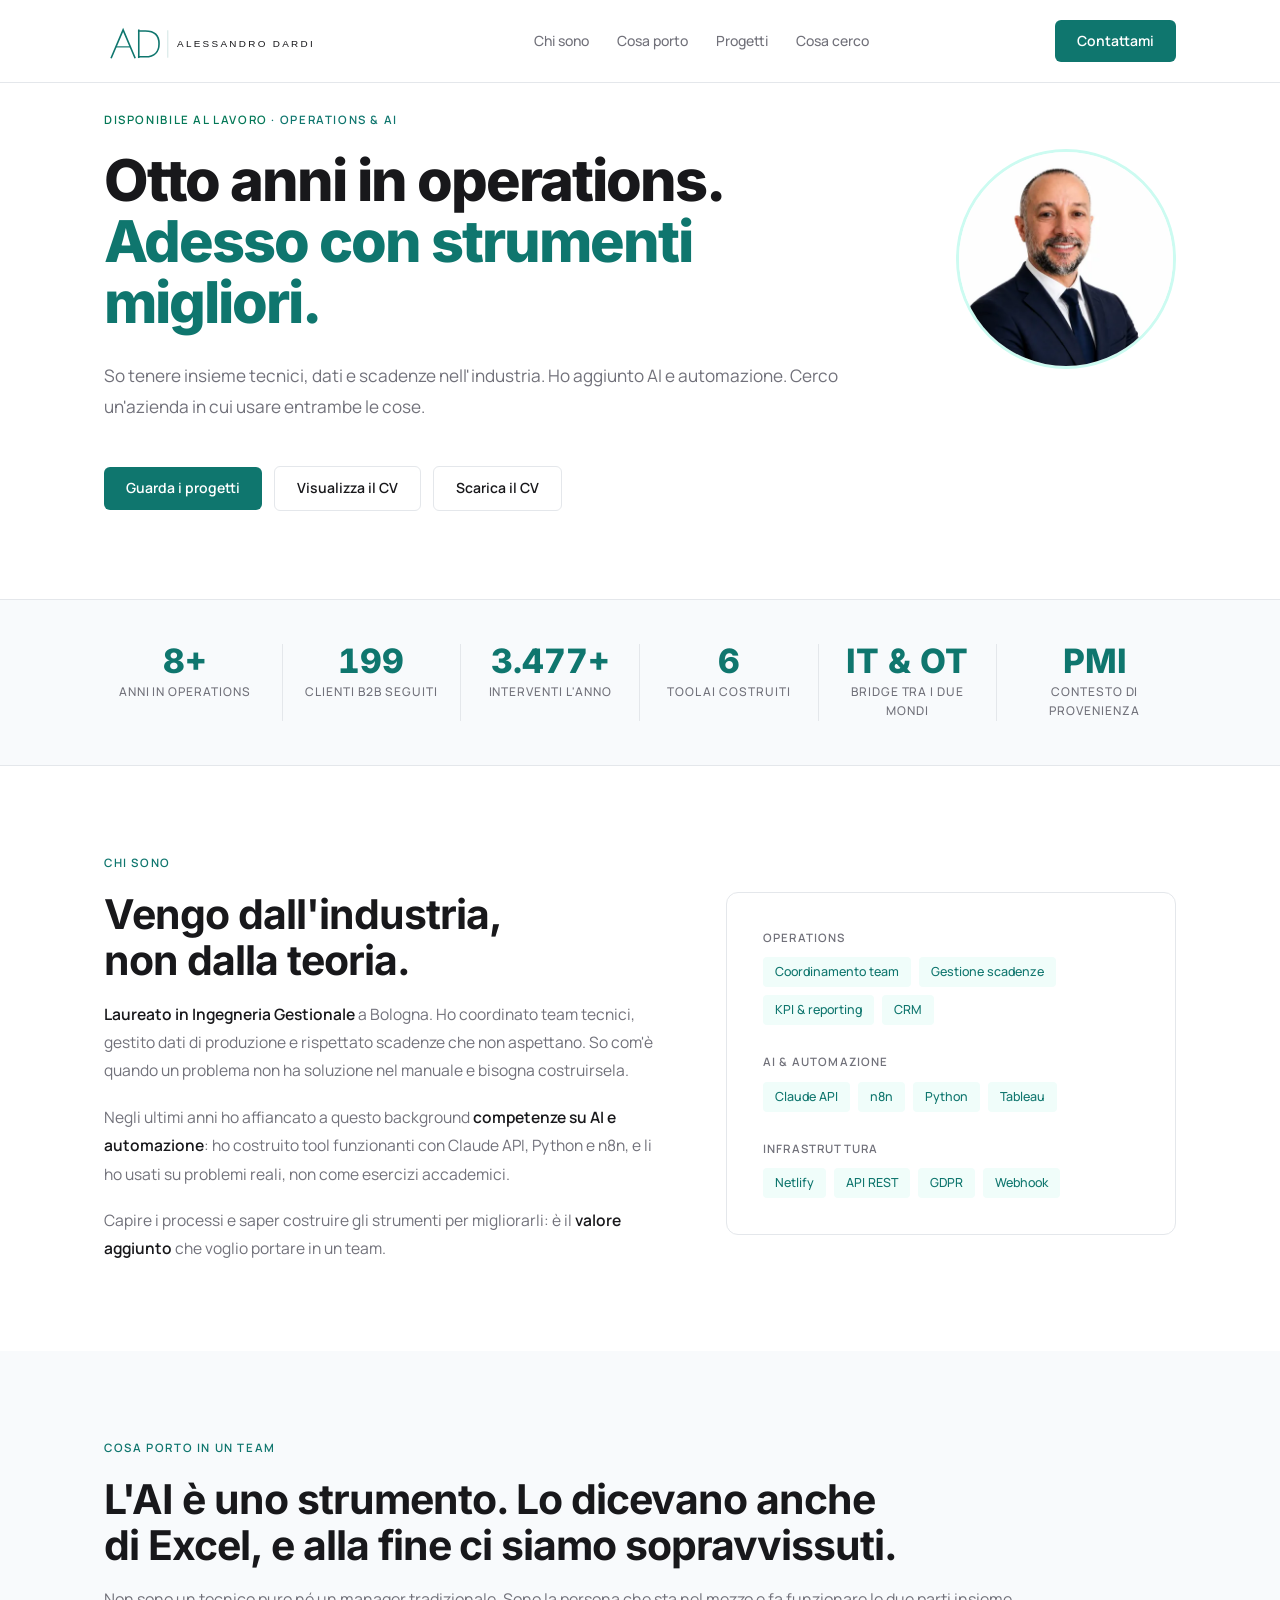
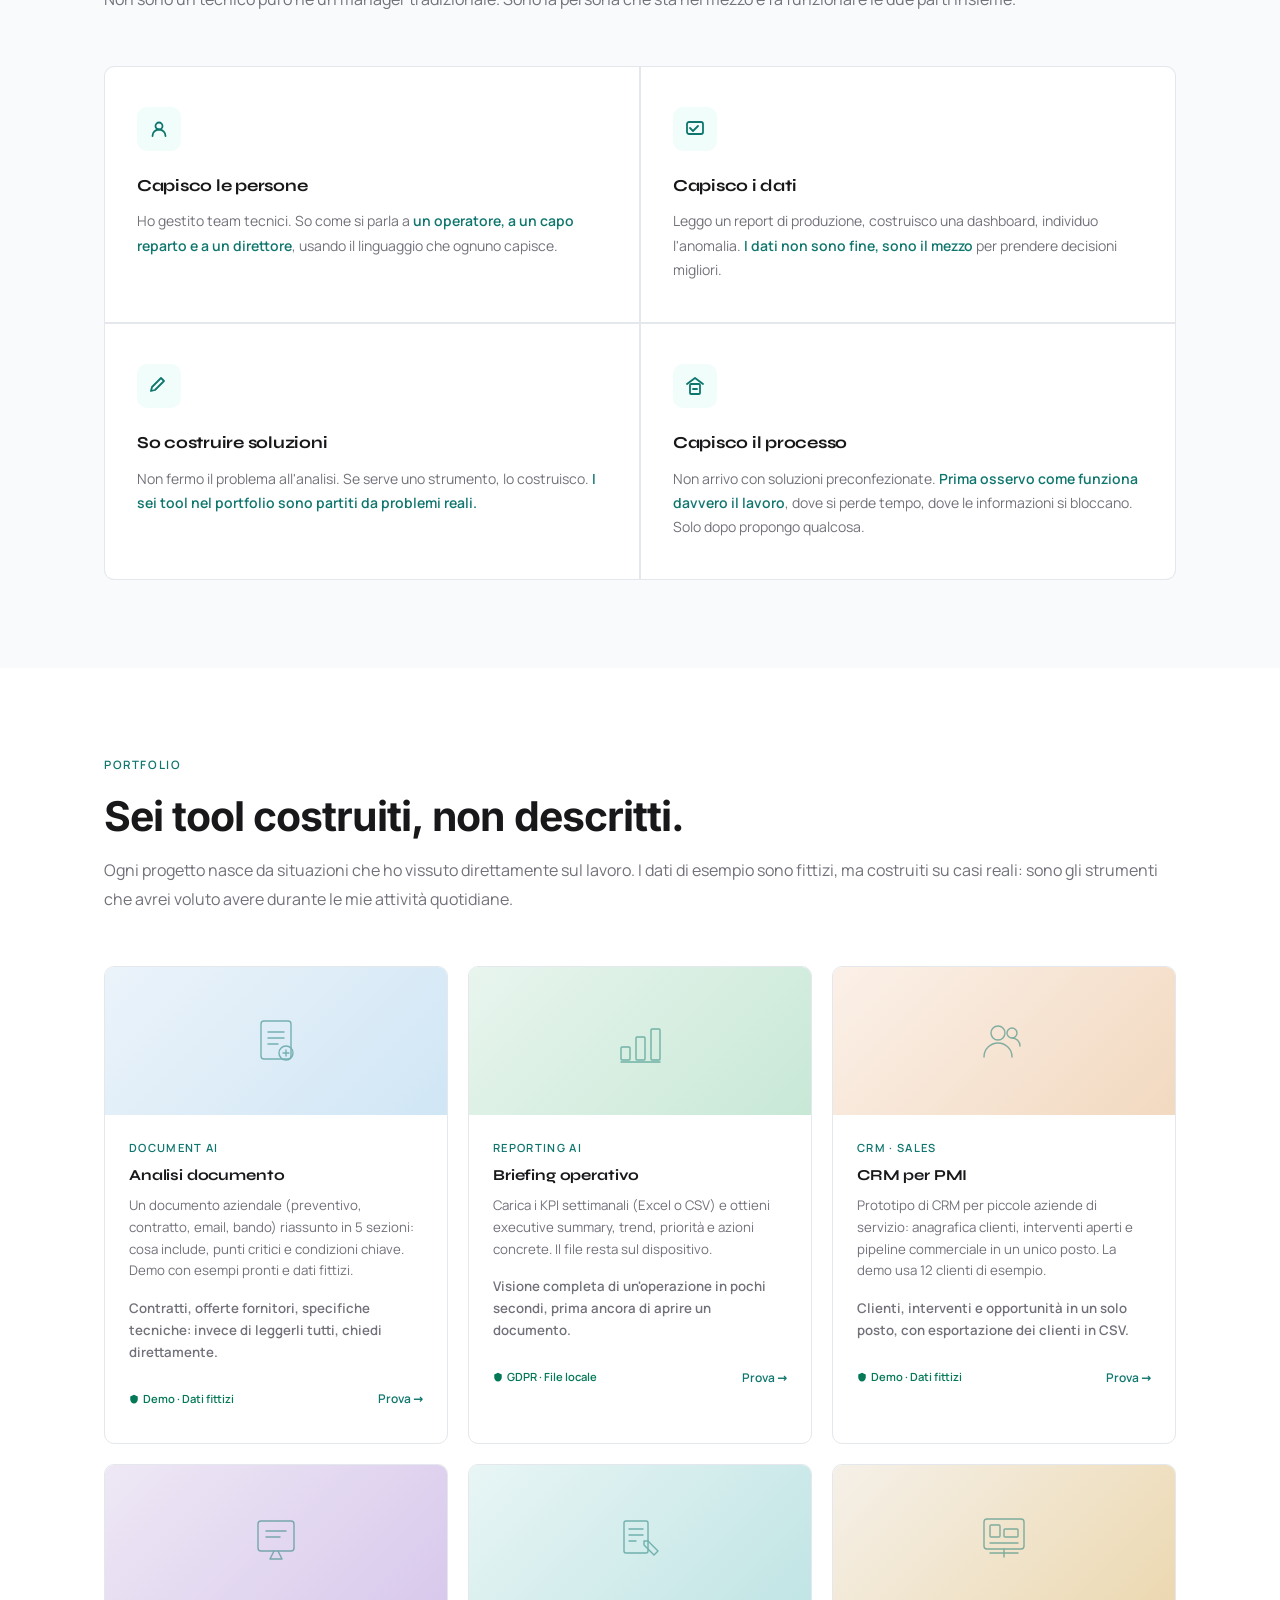
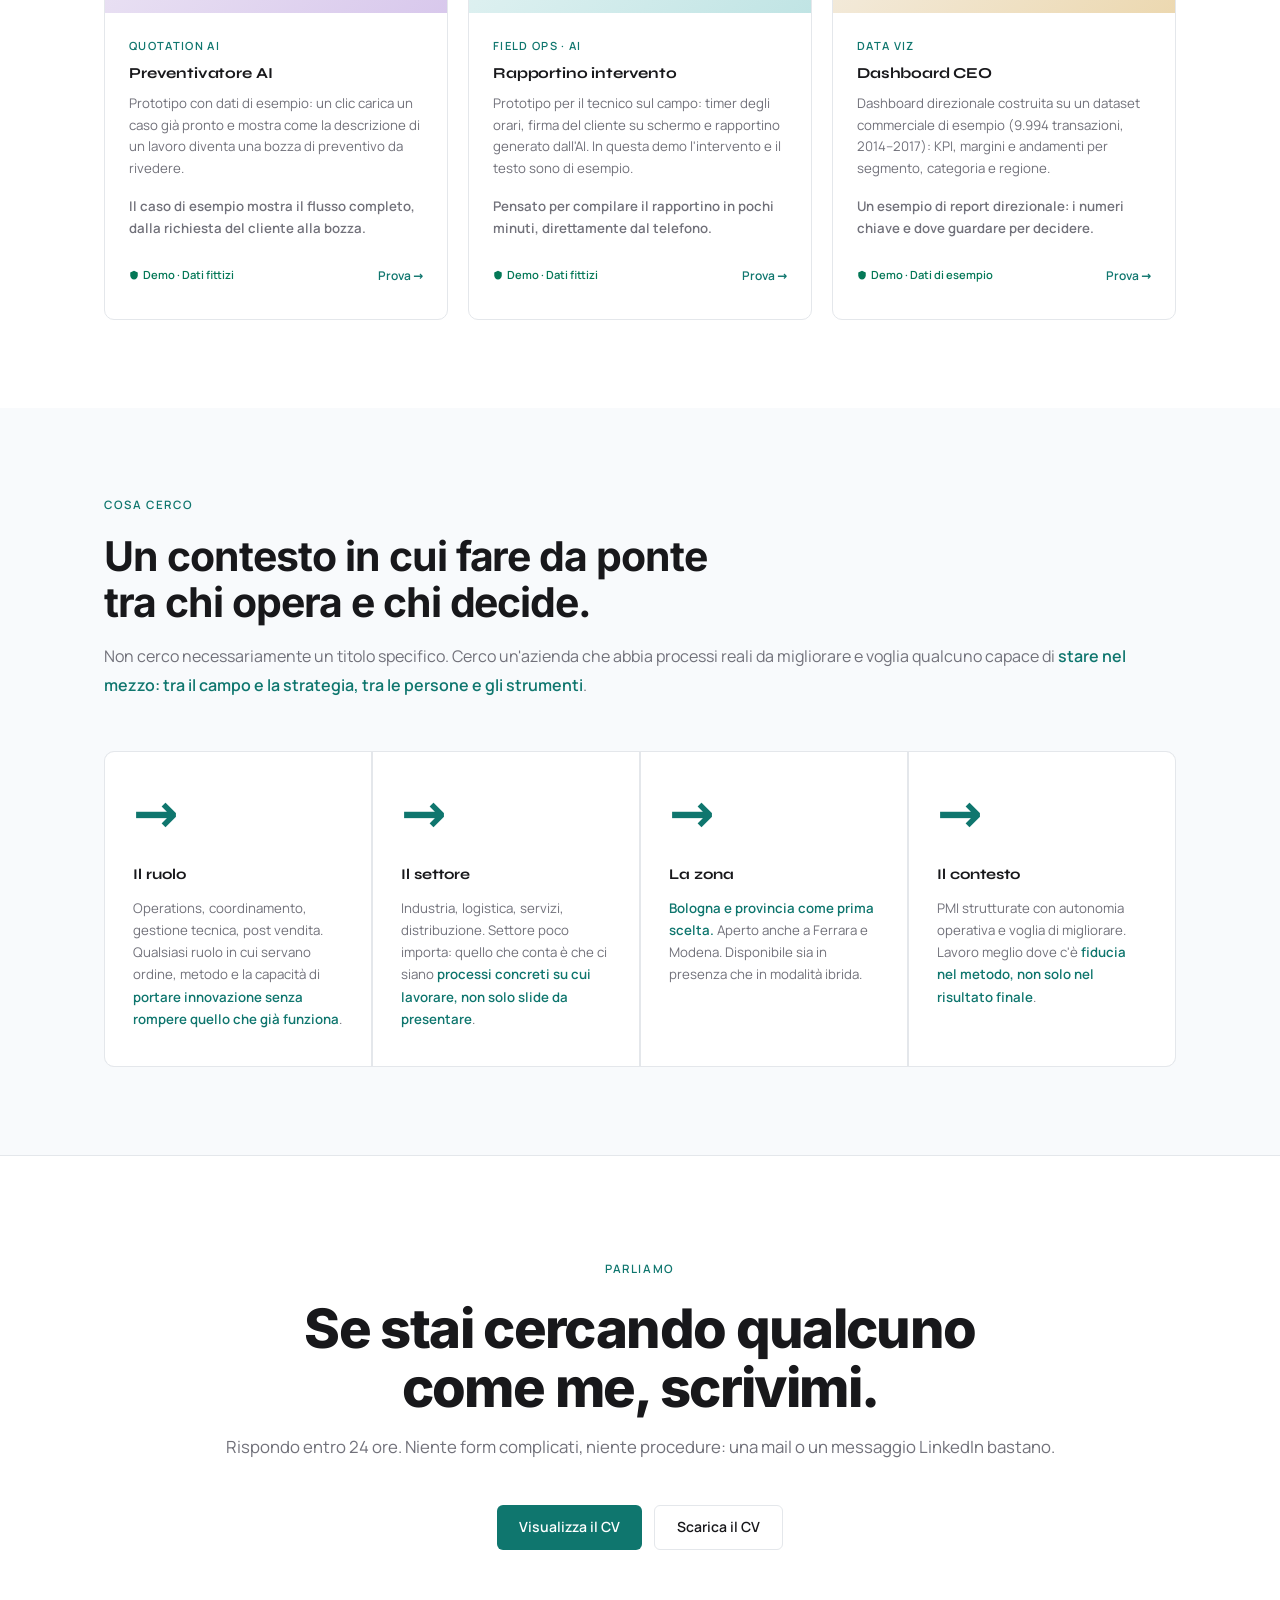
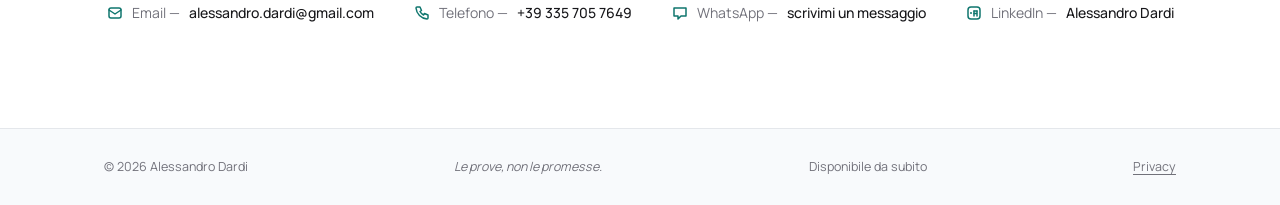
==== commit 1767b75c: "Scheda Analisi documento: solo demo con esempi, niente chiave API Co-Authored-By: Claude Sonnet 5.5 " ====
--- a/index.html
+++ b/index.html
@@ -894,12 +894,12 @@
         <div class="proj-body">
           <div class="proj-cat">Document AI</div>
           <h3>Analisi documento</h3>
-          <p>Incolla il testo di un documento aziendale (preventivo, contratto, email, bando) e ottieni una sintesi in 5 sezioni: cosa include, punti critici e condizioni chiave. Demo con esempi pronti; in modalità live usi la tua chiave API.</p>
+          <p>Un documento aziendale (preventivo, contratto, email, bando) riassunto in 5 sezioni: cosa include, punti critici e condizioni chiave. Demo con esempi pronti e dati fittizi.</p>
           <p class="proj-metric">Contratti, offerte fornitori, specifiche tecniche: invece di leggerli tutti, chiedi direttamente.</p>
           <div class="proj-foot">
             <span class="proj-privacy">
               <svg width="10" height="10" viewBox="0 0 12 12" fill="currentColor"><path d="M6 1L1.5 3v3.5c0 2.5 2 4.5 4.5 5 2.5-.5 4.5-2.5 4.5-5V3L6 1z"/></svg>
-              Demo · Chiave API tua
+              Demo · Dati fittizi
             </span>
             <a href="https://alessandrodardi-1982.github.io/analisi-documento/" target="_blank" class="proj-link">Prova →</a>
           </div>
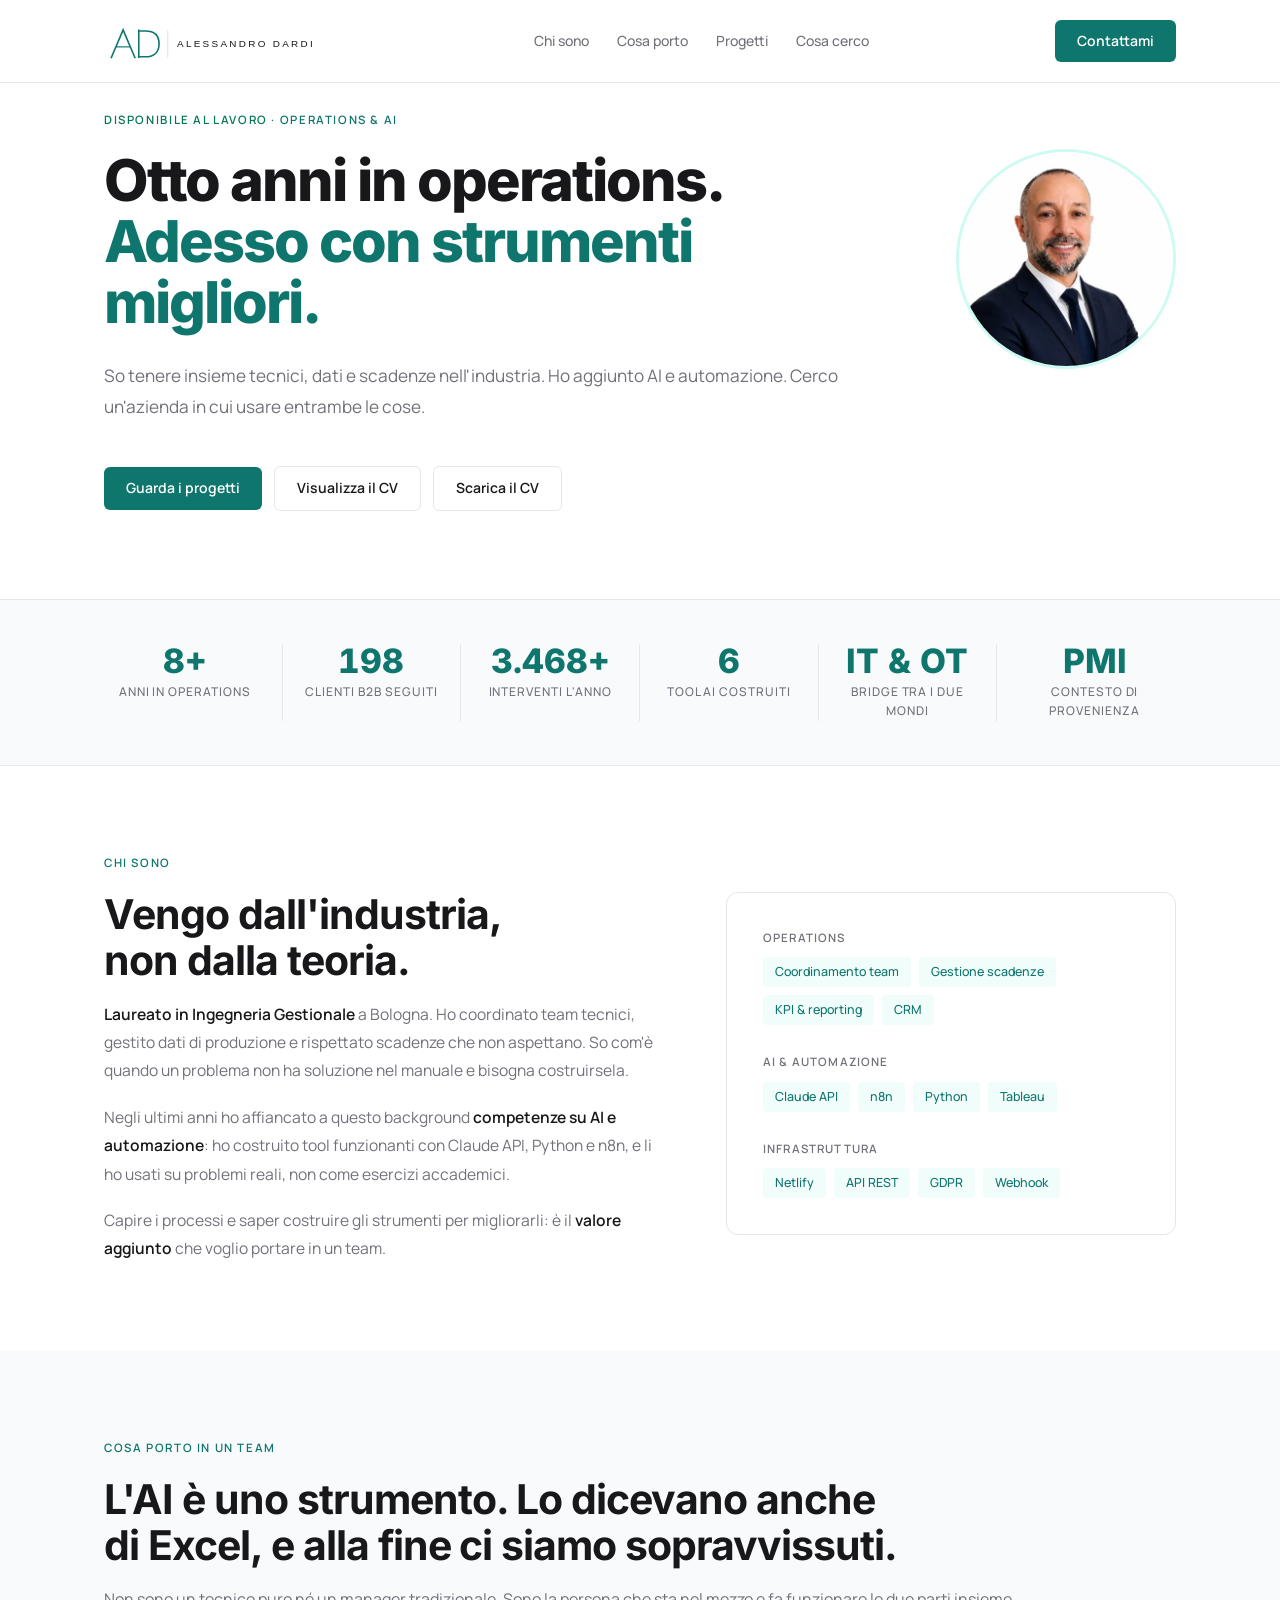
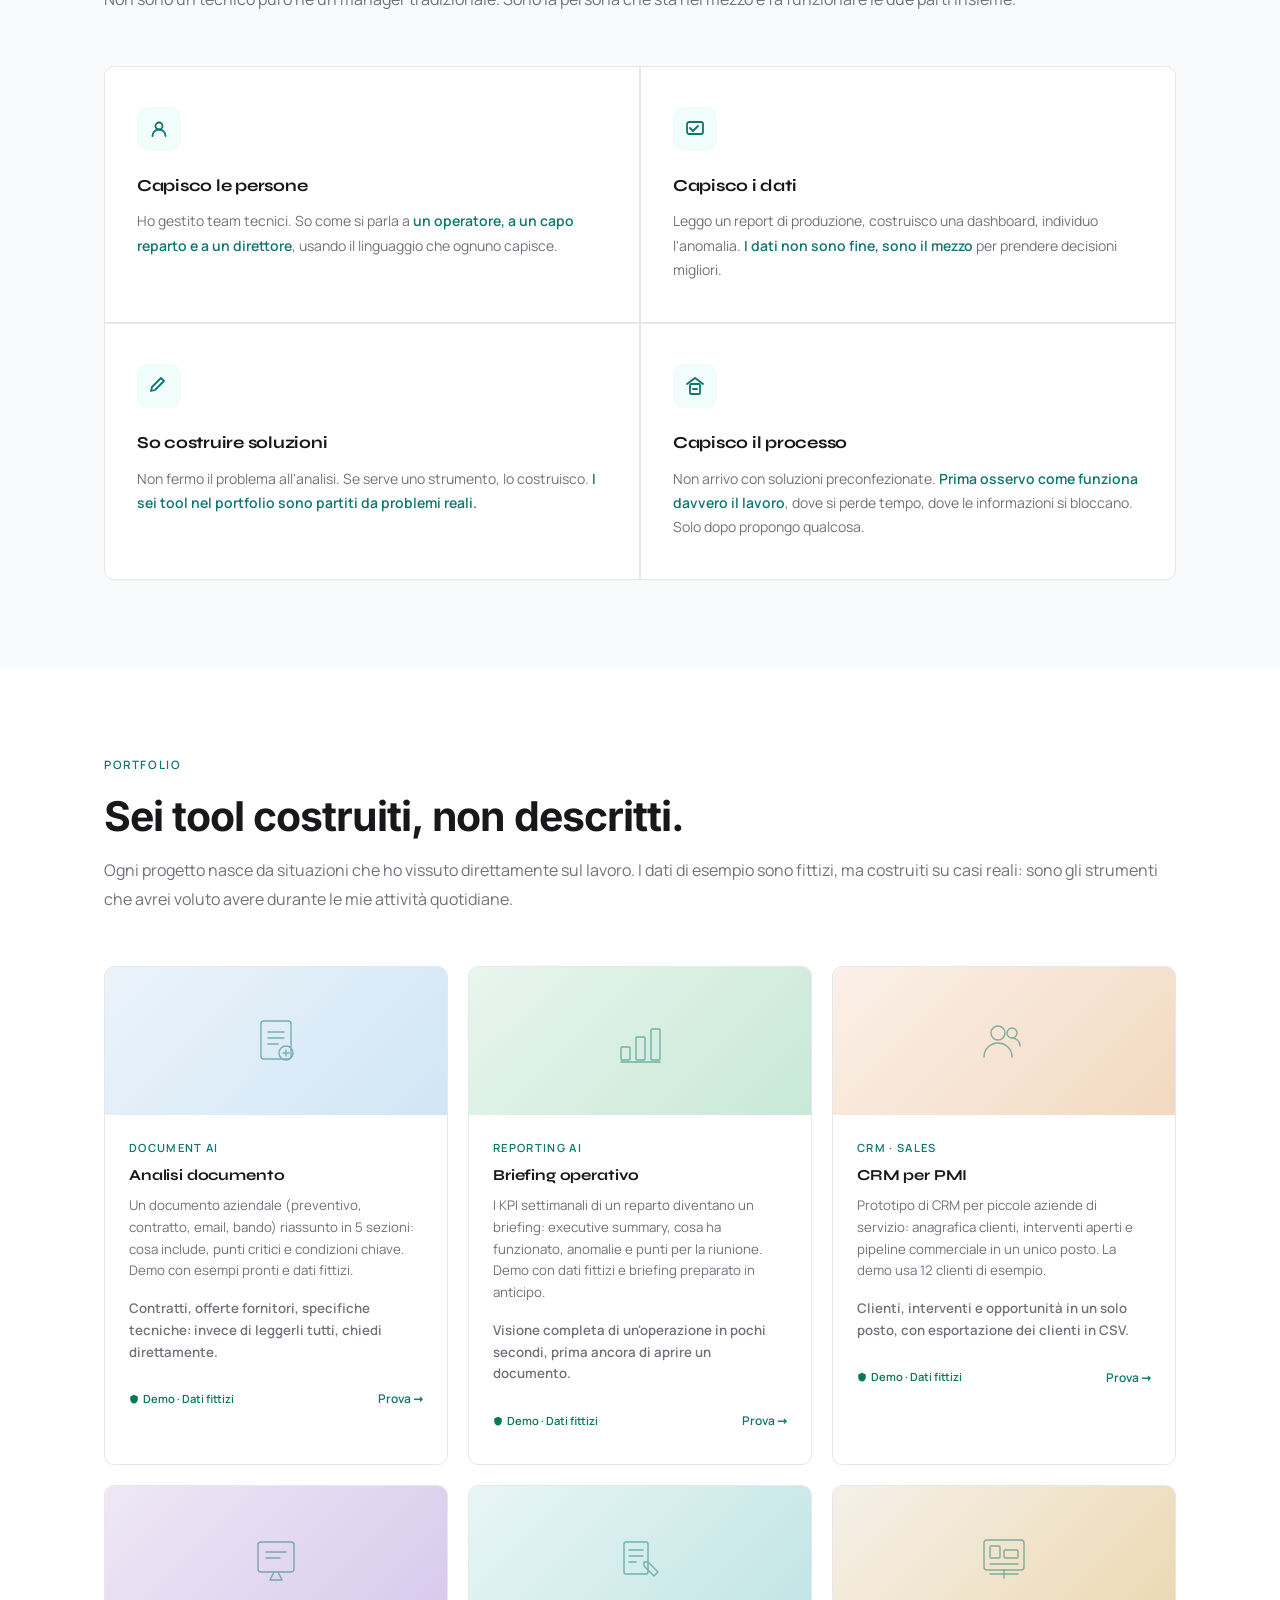
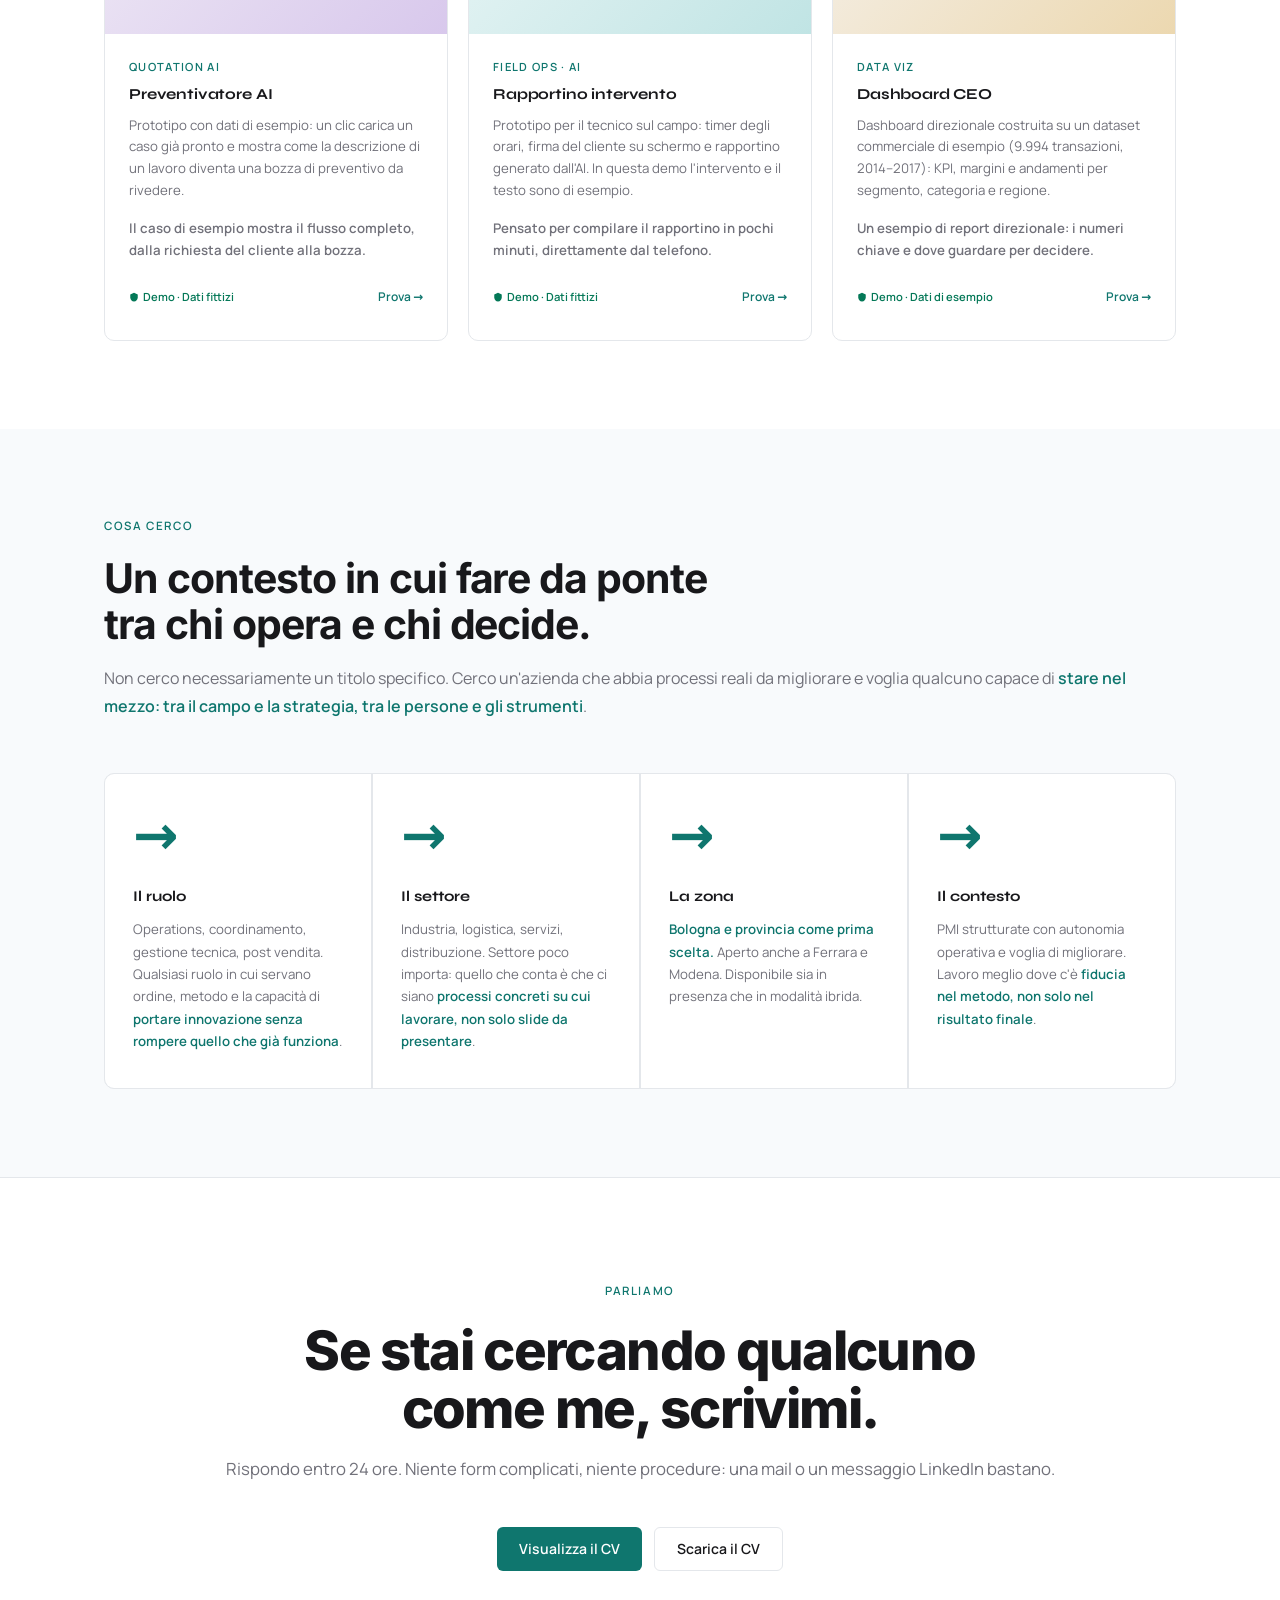
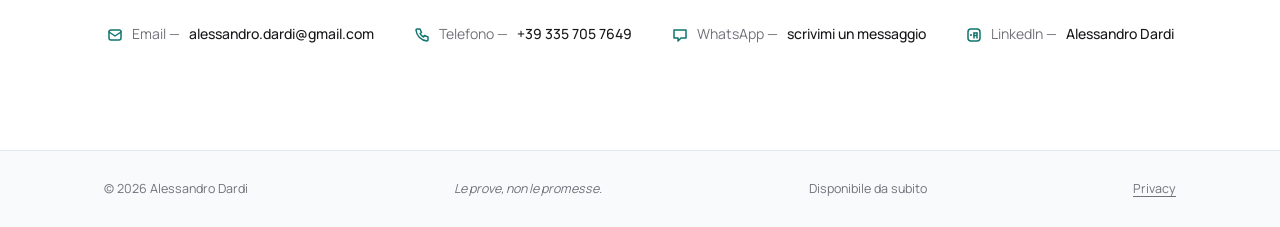
==== commit aef2478b: "Progetti spostati sotto alessandrodardi.it/progetti (CRM, Dashboard CEO, Analisi documento, Briefing" ====
--- a/index.html
+++ b/index.html
@@ -901,7 +901,7 @@
               <svg width="10" height="10" viewBox="0 0 12 12" fill="currentColor"><path d="M6 1L1.5 3v3.5c0 2.5 2 4.5 4.5 5 2.5-.5 4.5-2.5 4.5-5V3L6 1z"/></svg>
               Demo · Dati fittizi
             </span>
-            <a href="https://alessandrodardi-1982.github.io/analisi-documento/" target="_blank" class="proj-link">Prova →</a>
+            <a href="progetti/analisi-documento/" target="_blank" class="proj-link">Prova →</a>
           </div>
         </div>
       </div>
@@ -918,14 +918,14 @@
         <div class="proj-body">
           <div class="proj-cat">Reporting AI</div>
           <h3>Briefing operativo</h3>
-          <p>Carica i KPI settimanali (Excel o CSV) e ottieni executive summary, trend, priorità e azioni concrete. Il file resta sul dispositivo.</p>
+          <p>I KPI settimanali di un reparto diventano un briefing: executive summary, cosa ha funzionato, anomalie e punti per la riunione. Demo con dati fittizi e briefing preparato in anticipo.</p>
           <p class="proj-metric">Visione completa di un'operazione in pochi secondi, prima ancora di aprire un documento.</p>
           <div class="proj-foot">
             <span class="proj-privacy">
               <svg width="10" height="10" viewBox="0 0 12 12" fill="currentColor"><path d="M6 1L1.5 3v3.5c0 2.5 2 4.5 4.5 5 2.5-.5 4.5-2.5 4.5-5V3L6 1z"/></svg>
-              GDPR · File locale
+              Demo · Dati fittizi
             </span>
-            <a href="https://teal-sawine-642e88.netlify.app/" target="_blank" class="proj-link">Prova →</a>
+            <a href="progetti/briefing-operativo/" target="_blank" class="proj-link">Prova →</a>
           </div>
         </div>
       </div>
@@ -949,7 +949,7 @@
               <svg width="10" height="10" viewBox="0 0 12 12" fill="currentColor"><path d="M6 1L1.5 3v3.5c0 2.5 2 4.5 4.5 5 2.5-.5 4.5-2.5 4.5-5V3L6 1z"/></svg>
               Demo · Dati fittizi
             </span>
-            <a href="https://alessandro-dardi.netlify.app/crm_pmi.html" target="_blank" class="proj-link">Prova →</a>
+            <a href="progetti/crm_pmi.html" target="_blank" class="proj-link">Prova →</a>
           </div>
         </div>
       </div>
@@ -1024,7 +1024,7 @@
               <svg width="10" height="10" viewBox="0 0 12 12" fill="currentColor"><path d="M6 1L1.5 3v3.5c0 2.5 2 4.5 4.5 5 2.5-.5 4.5-2.5 4.5-5V3L6 1z"/></svg>
               Demo · Dati di esempio
             </span>
-            <a href="https://alessandro-dardi.netlify.app/dashboard_ceo_v2.html" target="_blank" class="proj-link">Prova →</a>
+            <a href="progetti/dashboard_ceo_v2.html" target="_blank" class="proj-link">Prova →</a>
           </div>
         </div>
       </div>
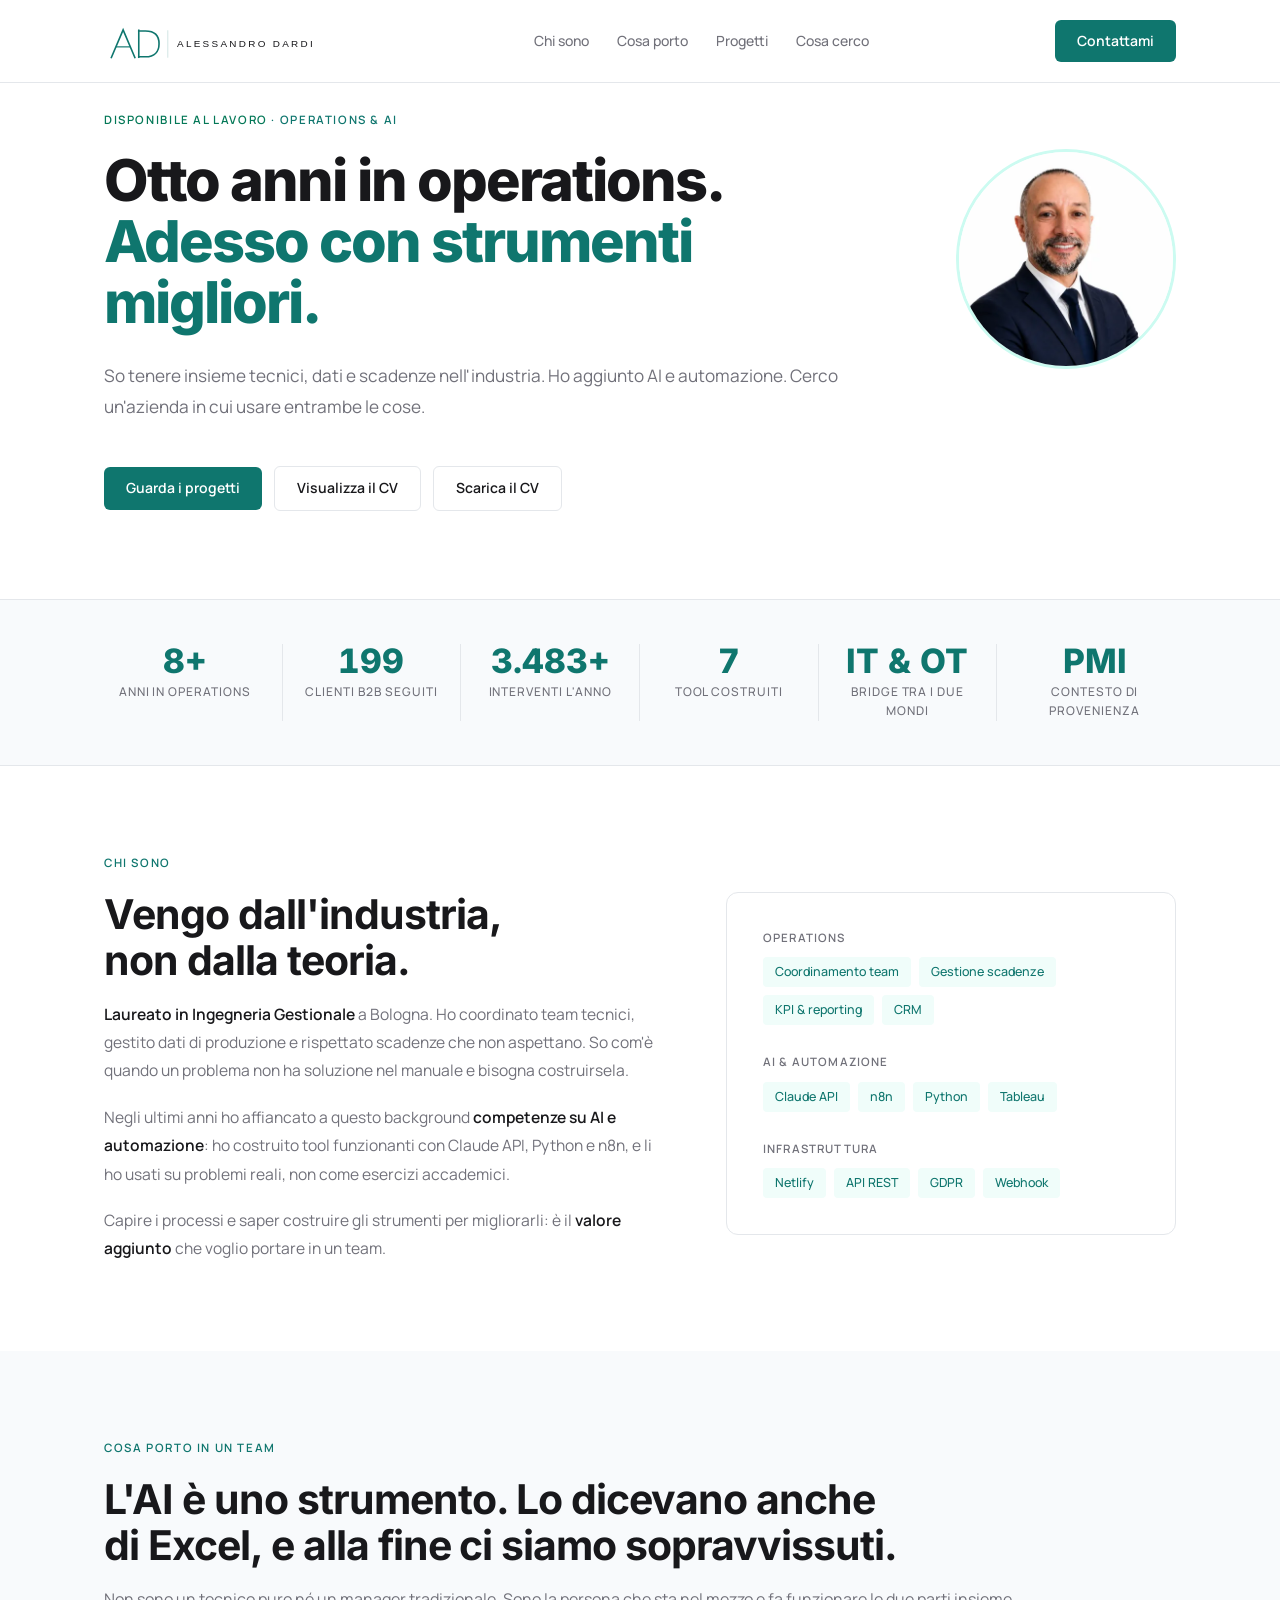
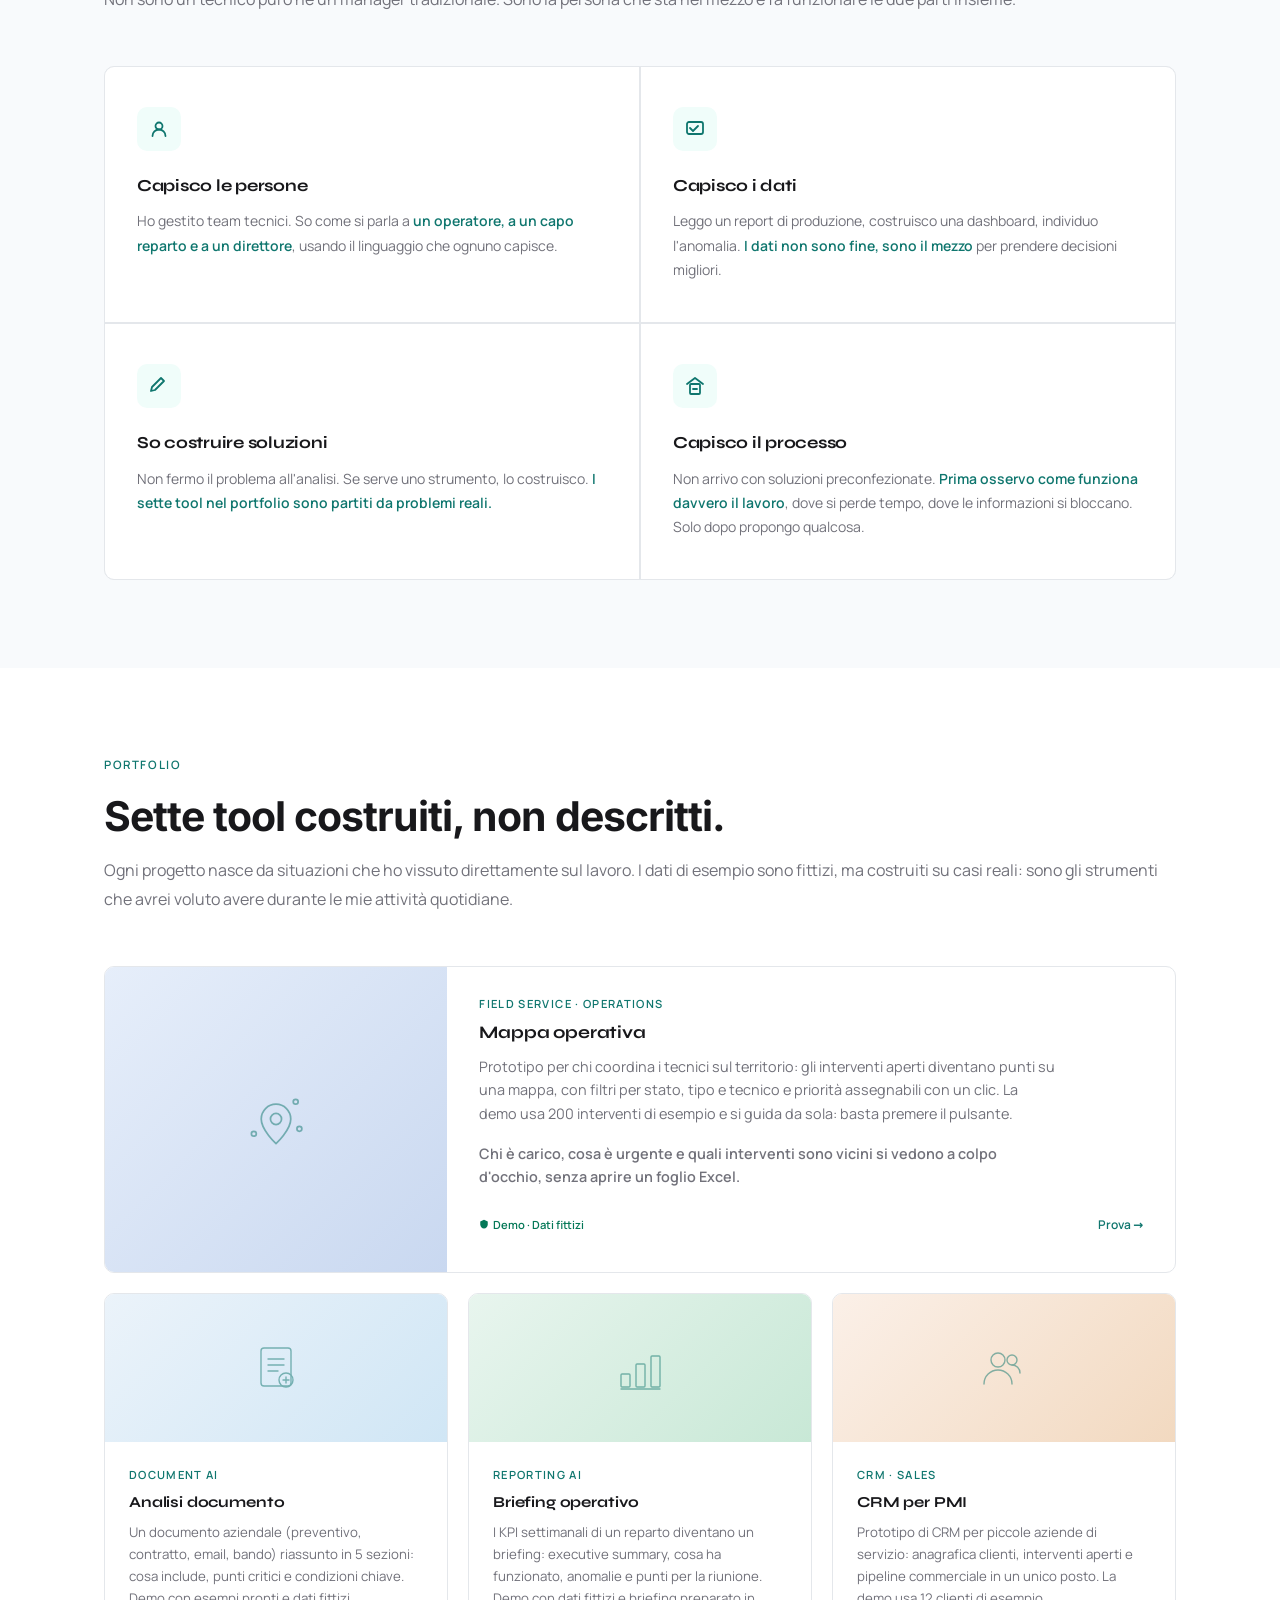
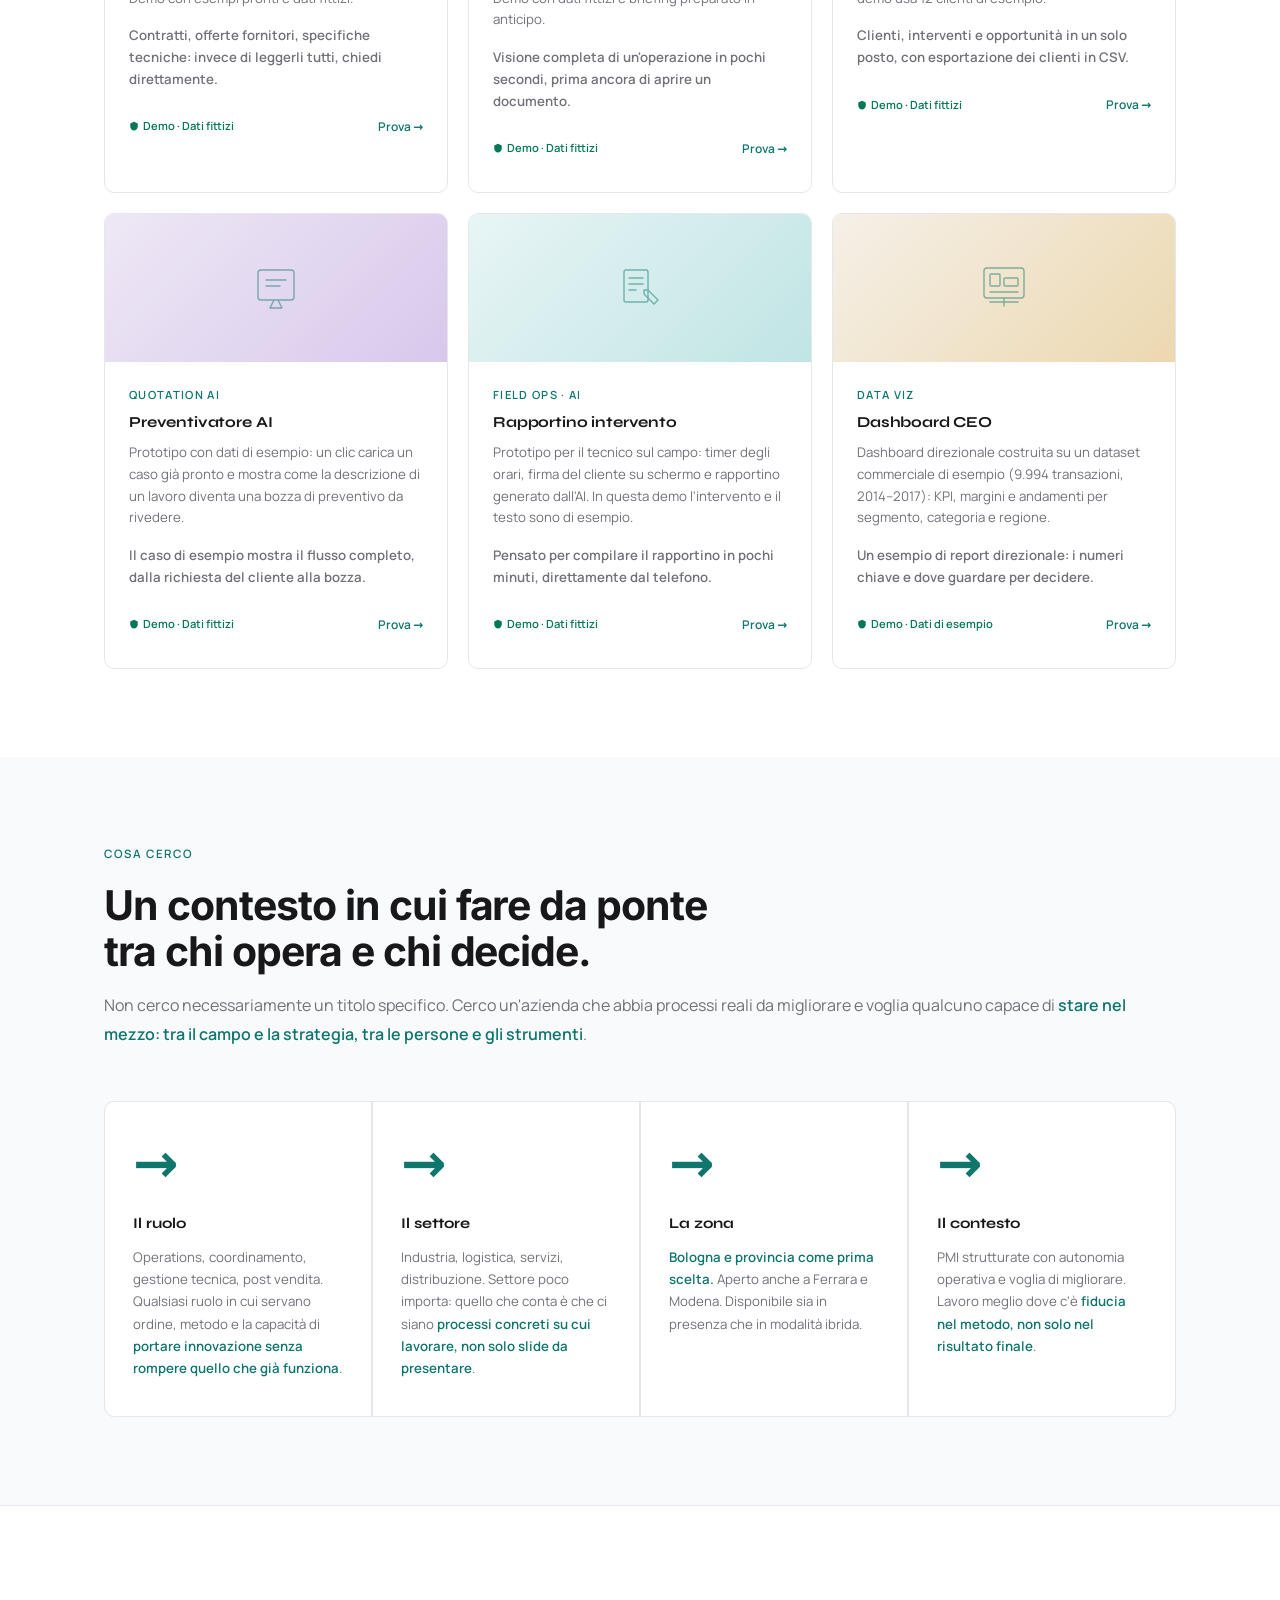
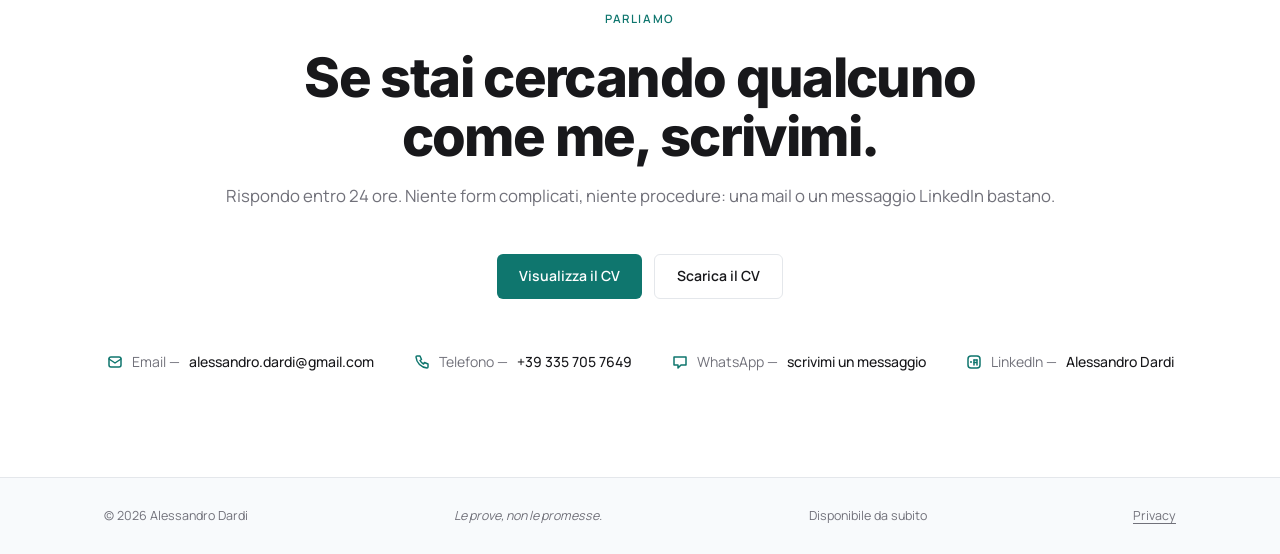
==== commit f1ccffa7: "Aggiunge la demo Mappa operativa (settimo tool) - Nuova pagina progetti/mappa-interventi con demo gu" ====
--- a/index.html
+++ b/index.html
@@ -527,6 +527,21 @@
 }
 .proj-link { display: inline-block; padding-block: 10px; font-size: 0.75rem; font-weight: 600; color: var(--accent); text-decoration: none; transition: opacity 0.18s; }
 .proj-link:hover { opacity: 0.7; }
+
+/* scheda in evidenza: larga quanto le 3 colonne */
+.proj-wide { grid-column: 1 / -1; display: grid; grid-template-columns: minmax(200px, 32%) 1fr; }
+.proj-wide .proj-thumb { height: auto; min-height: 190px; }
+.proj-wide .proj-body { padding: 28px 32px; align-self: center; }
+.proj-wide h3 { font-size: 1.1rem; }
+.proj-wide p { font-size: 0.9rem; max-width: 64ch; }
+.proj-t7 { background: linear-gradient(135deg, #E6EEFA 0%, #C9D8F0 100%); }
+@media (prefers-color-scheme: dark) { :root:not([data-theme="light"]) .proj-t7 { background: linear-gradient(135deg,#121C32,#1A2A4A); } }
+:root[data-theme="dark"] .proj-t7 { background: linear-gradient(135deg,#121C32,#1A2A4A); }
+@media (max-width: 820px) {
+  .proj-wide { grid-template-columns: 1fr; }
+  .proj-wide .proj-thumb { min-height: 110px; }
+  .proj-wide .proj-body { padding: 20px 22px; }
+}
 
 /* COME LAVORO */
 .process-wrap {
@@ -761,8 +776,8 @@
         <div class="strip-desc">Interventi l'anno</div>
       </div>
       <div class="strip-cell fade-up">
-        <div class="strip-num" data-count="6" data-suffix="">6</div>
-        <div class="strip-desc">Tool AI costruiti</div>
+        <div class="strip-num" data-count="7" data-suffix="">7</div>
+        <div class="strip-desc">Tool costruiti</div>
       </div>
       <div class="strip-cell fade-up">
         <div class="strip-num">IT &amp; OT</div>
@@ -854,7 +869,7 @@
           </svg>
         </div>
         <h3>So costruire soluzioni</h3>
-        <p>Non fermo il problema all'analisi. Se serve uno strumento, lo costruisco. <strong>I sei tool nel portfolio sono partiti da problemi reali.</strong></p>
+        <p>Non fermo il problema all'analisi. Se serve uno strumento, lo costruisco. <strong>I sette tool nel portfolio sono partiti da problemi reali.</strong></p>
       </div>
       <div class="svc-card">
         <div class="svc-icon">
@@ -875,9 +890,34 @@
 <section id="projects" class="section">
   <div class="inner">
     <div class="eyebrow fade-up">Portfolio</div>
-    <h2 class="s-title fade-up">Sei tool costruiti, non descritti.</h2>
+    <h2 class="s-title fade-up">Sette tool costruiti, non descritti.</h2>
     <p class="s-lead fade-up">Ogni progetto nasce da situazioni che ho vissuto direttamente sul lavoro. I dati di esempio sono fittizi, ma costruiti su casi reali: sono gli strumenti che avrei voluto avere durante le mie attività quotidiane.</p>
     <div class="projects-grid">
+
+      <div class="proj-card proj-wide fade-up">
+        <div class="proj-thumb proj-t7">
+          <svg width="64" height="64" viewBox="0 0 52 52" fill="none" stroke="currentColor" stroke-width="1.4" stroke-linecap="round" stroke-linejoin="round" opacity="0.5">
+            <path d="M26 46s-12-11-12-20a12 12 0 0 1 24 0c0 9-12 20-12 20z"/>
+            <circle cx="26" cy="26" r="4.5"/>
+            <circle cx="8" cy="38" r="2"/>
+            <circle cx="45" cy="34" r="2"/>
+            <circle cx="42" cy="12" r="2"/>
+          </svg>
+        </div>
+        <div class="proj-body">
+          <div class="proj-cat">Field Service · Operations</div>
+          <h3>Mappa operativa</h3>
+          <p>Prototipo per chi coordina i tecnici sul territorio: gli interventi aperti diventano punti su una mappa, con filtri per stato, tipo e tecnico e priorità assegnabili con un clic. La demo usa 200 interventi di esempio e si guida da sola: basta premere il pulsante.</p>
+          <p class="proj-metric">Chi è carico, cosa è urgente e quali interventi sono vicini si vedono a colpo d'occhio, senza aprire un foglio Excel.</p>
+          <div class="proj-foot">
+            <span class="proj-privacy">
+              <svg width="10" height="10" viewBox="0 0 12 12" fill="currentColor"><path d="M6 1L1.5 3v3.5c0 2.5 2 4.5 4.5 5 2.5-.5 4.5-2.5 4.5-5V3L6 1z"/></svg>
+              Demo · Dati fittizi
+            </span>
+            <a href="progetti/mappa-interventi/" target="_blank" class="proj-link">Prova →</a>
+          </div>
+        </div>
+      </div>
 
       <div class="proj-card fade-up">
         <div class="proj-thumb proj-t1">
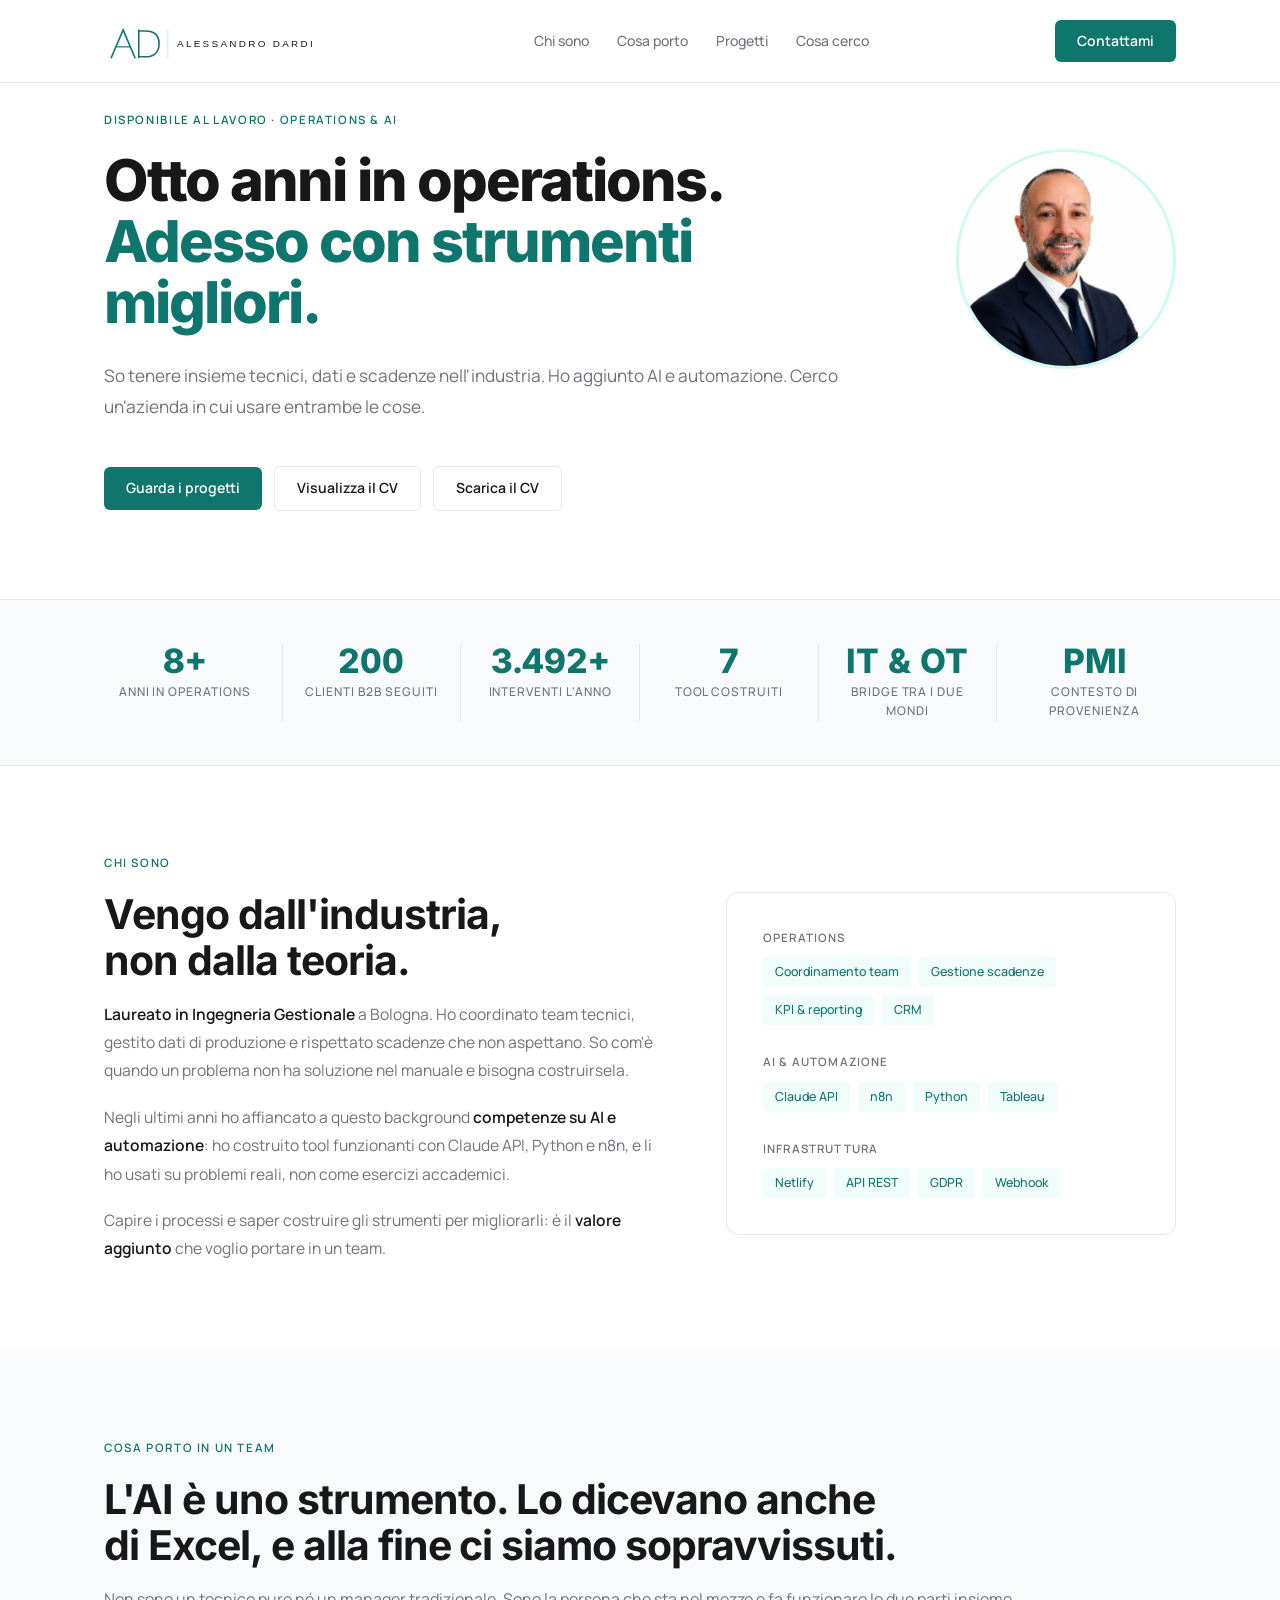
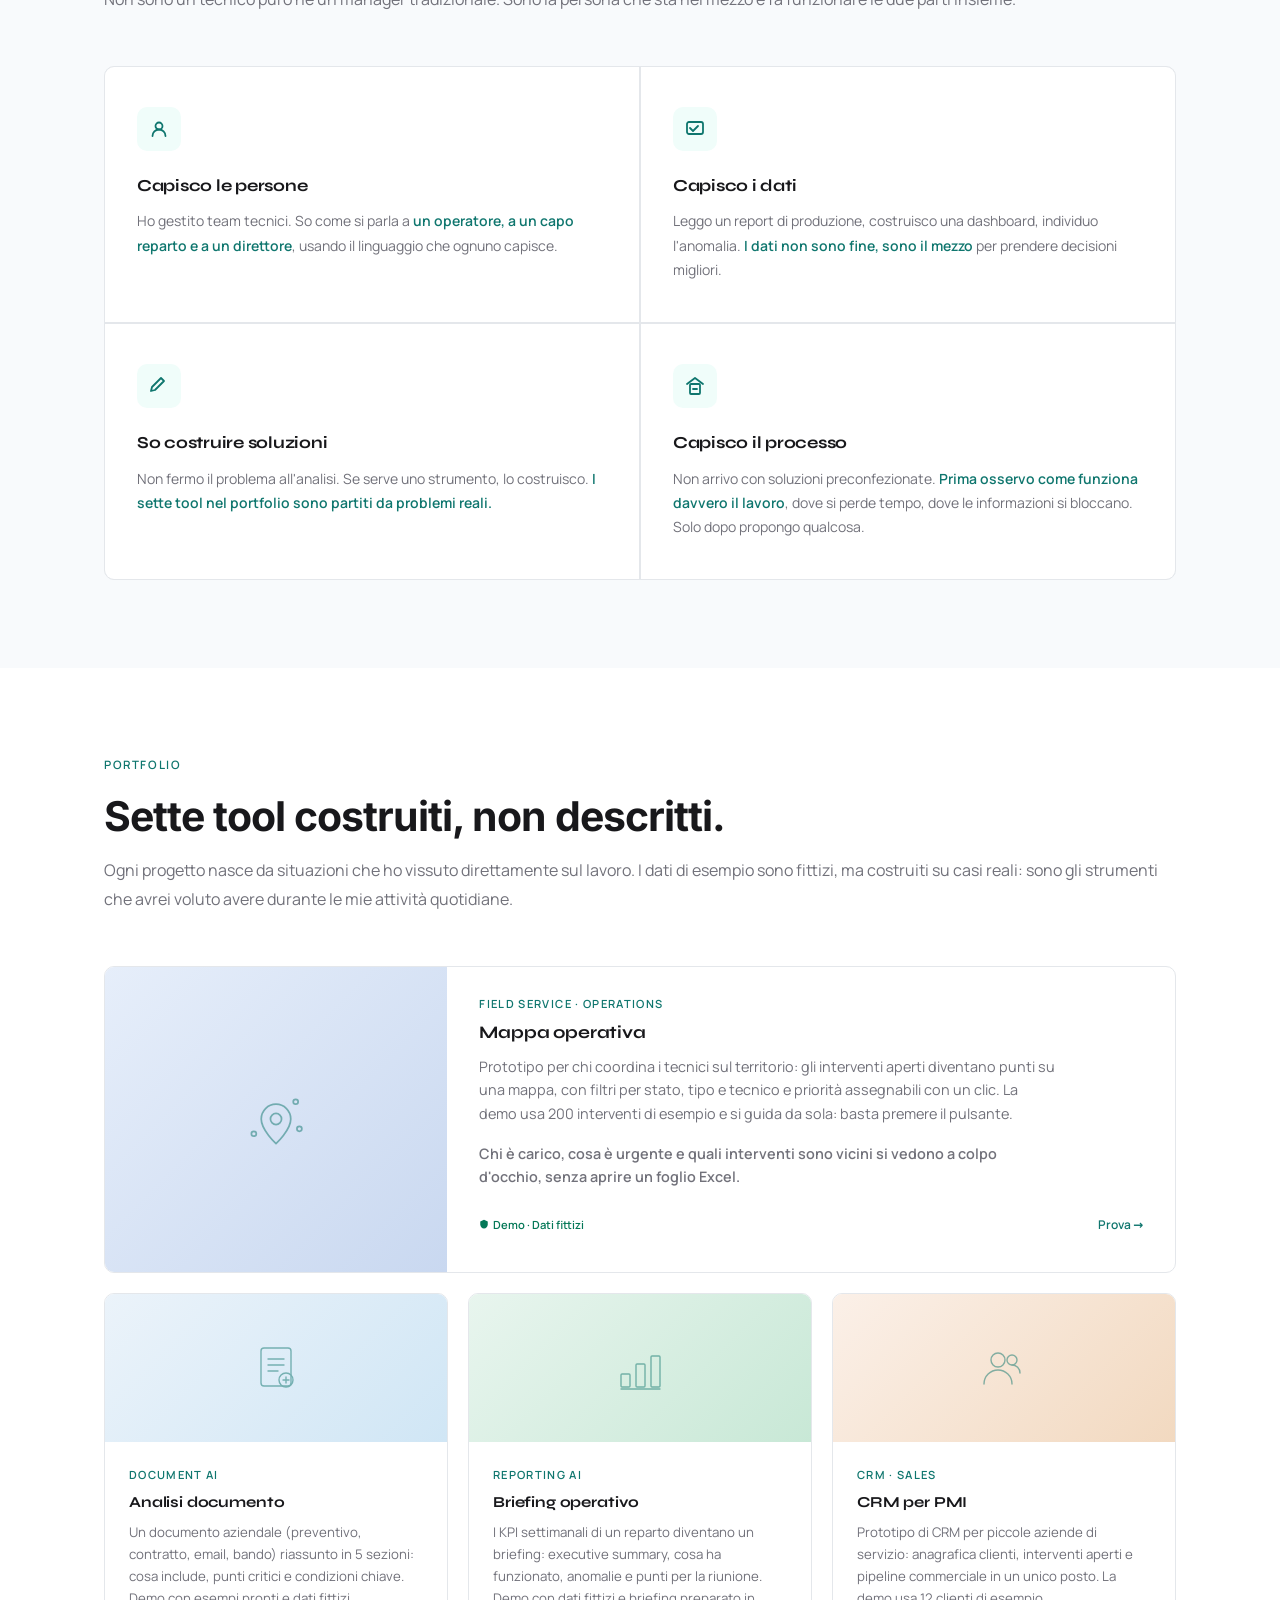
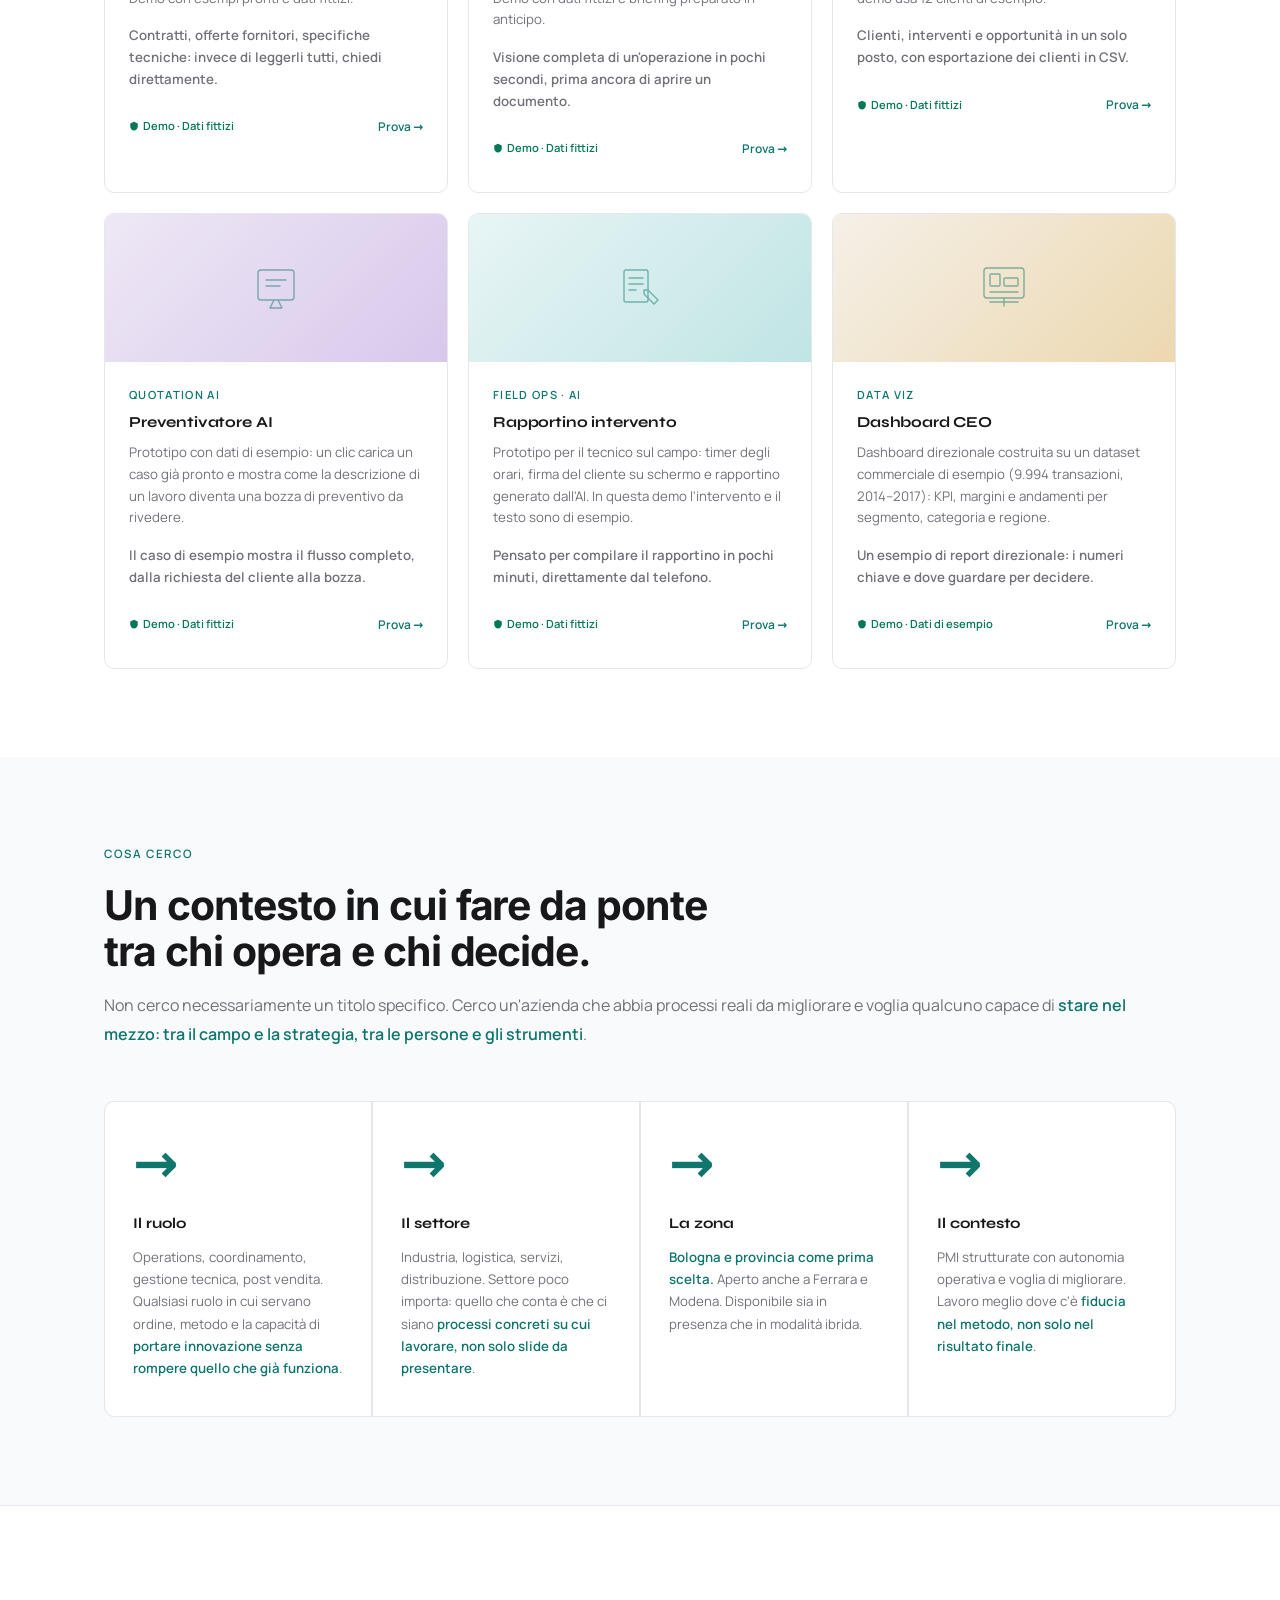
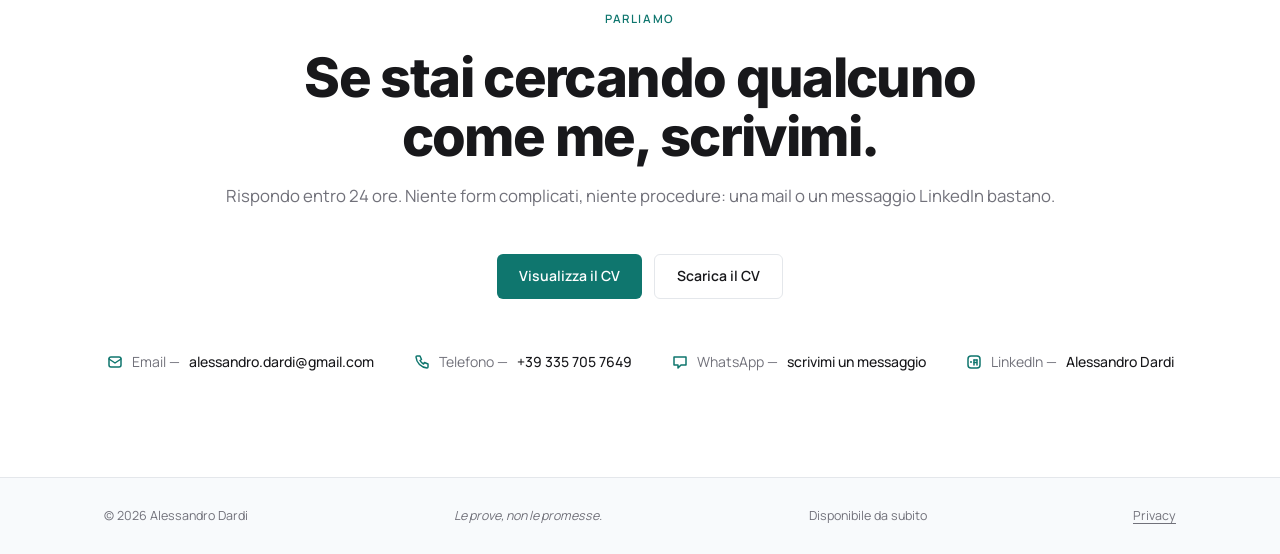
==== commit ef7794b5: "og:description: "Portfolio di tool costruiti" (senza "AI") Co-Authored-By: Claude Sonnet 5.5 <norepl" ====
--- a/index.html
+++ b/index.html
@@ -14,7 +14,7 @@
 <meta name="robots" content="index, follow">
 <link rel="canonical" href="https://alessandrodardi.it/">
 <meta property="og:title" content="Alessandro Dardi — Service Manager | Operations & AI">
-<meta property="og:description" content="Otto anni in operations industriale. Adesso con strumenti migliori. Portfolio di tool AI costruiti su casi reali.">
+<meta property="og:description" content="Otto anni in operations industriale. Adesso con strumenti migliori. Portfolio di tool costruiti su casi reali.">
 <meta property="og:url" content="https://alessandrodardi.it/">
 <meta property="og:type" content="website">
 <meta property="og:locale" content="it_IT">
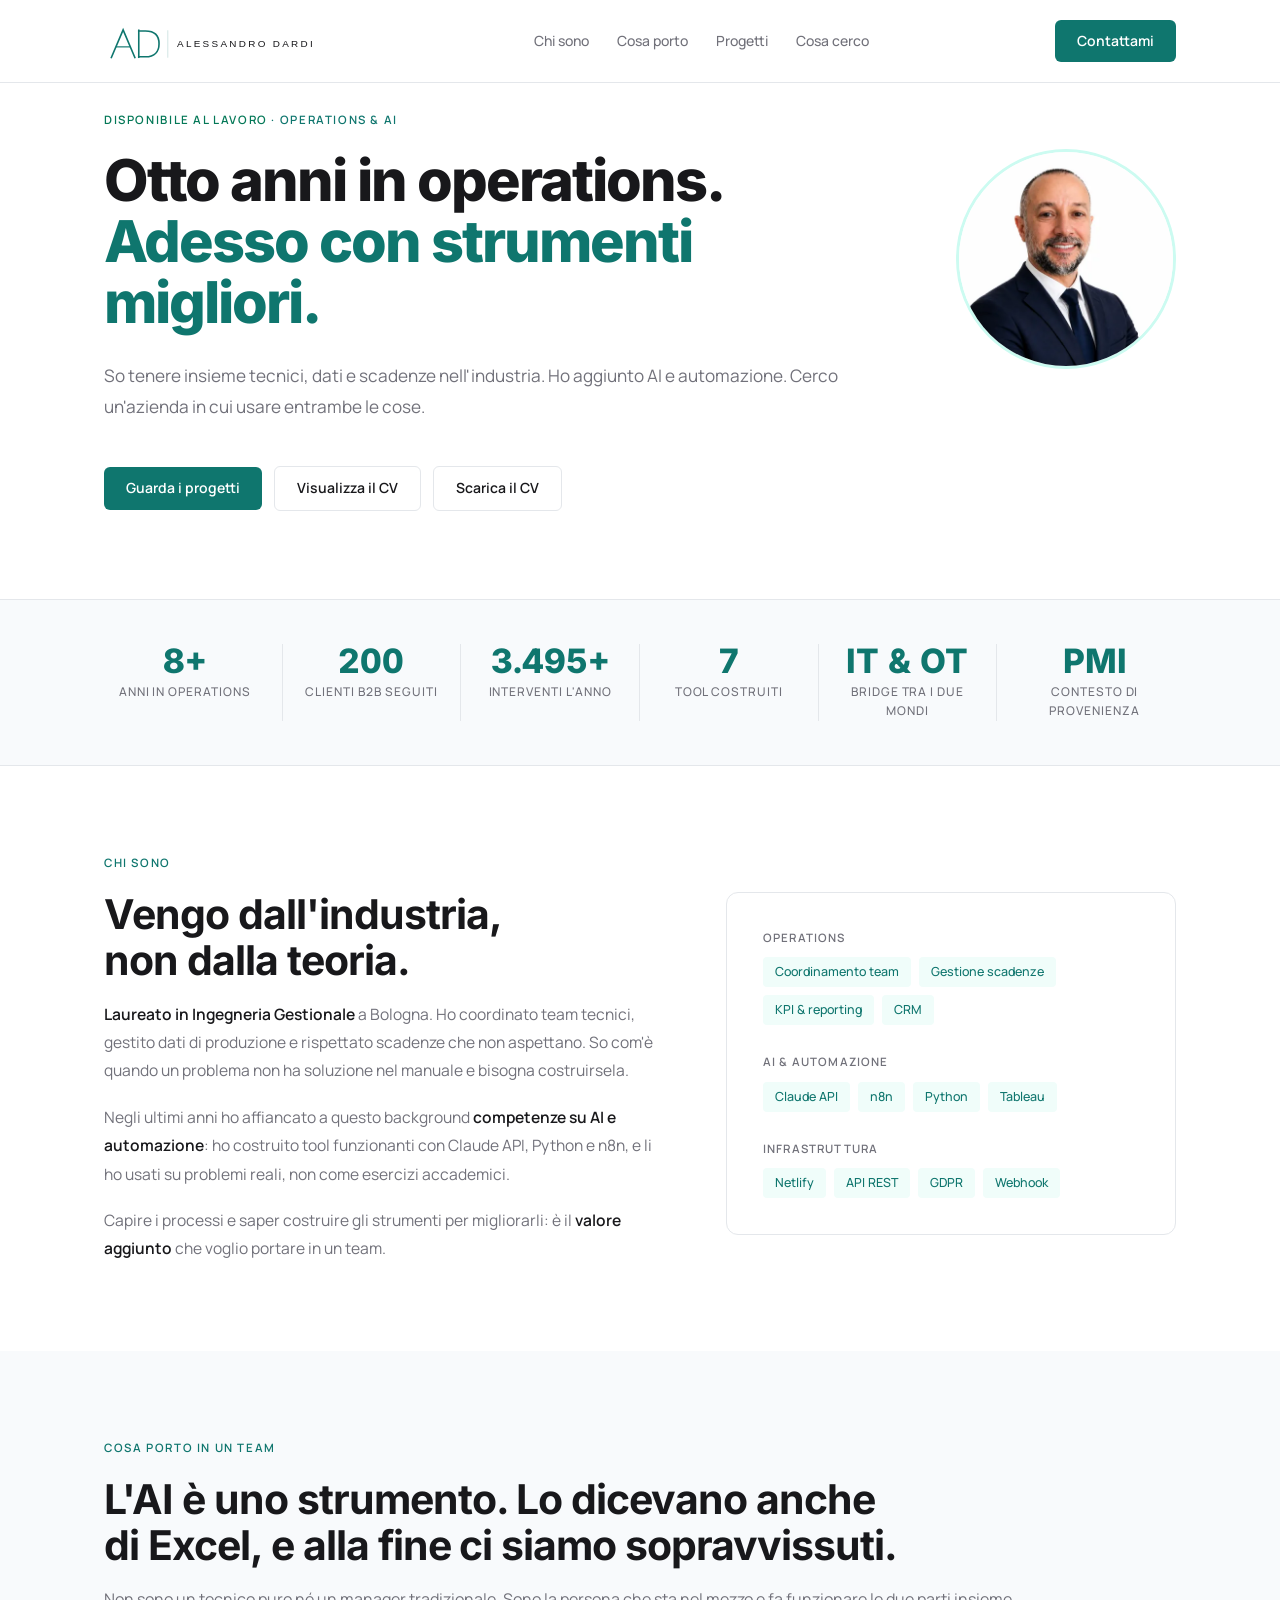
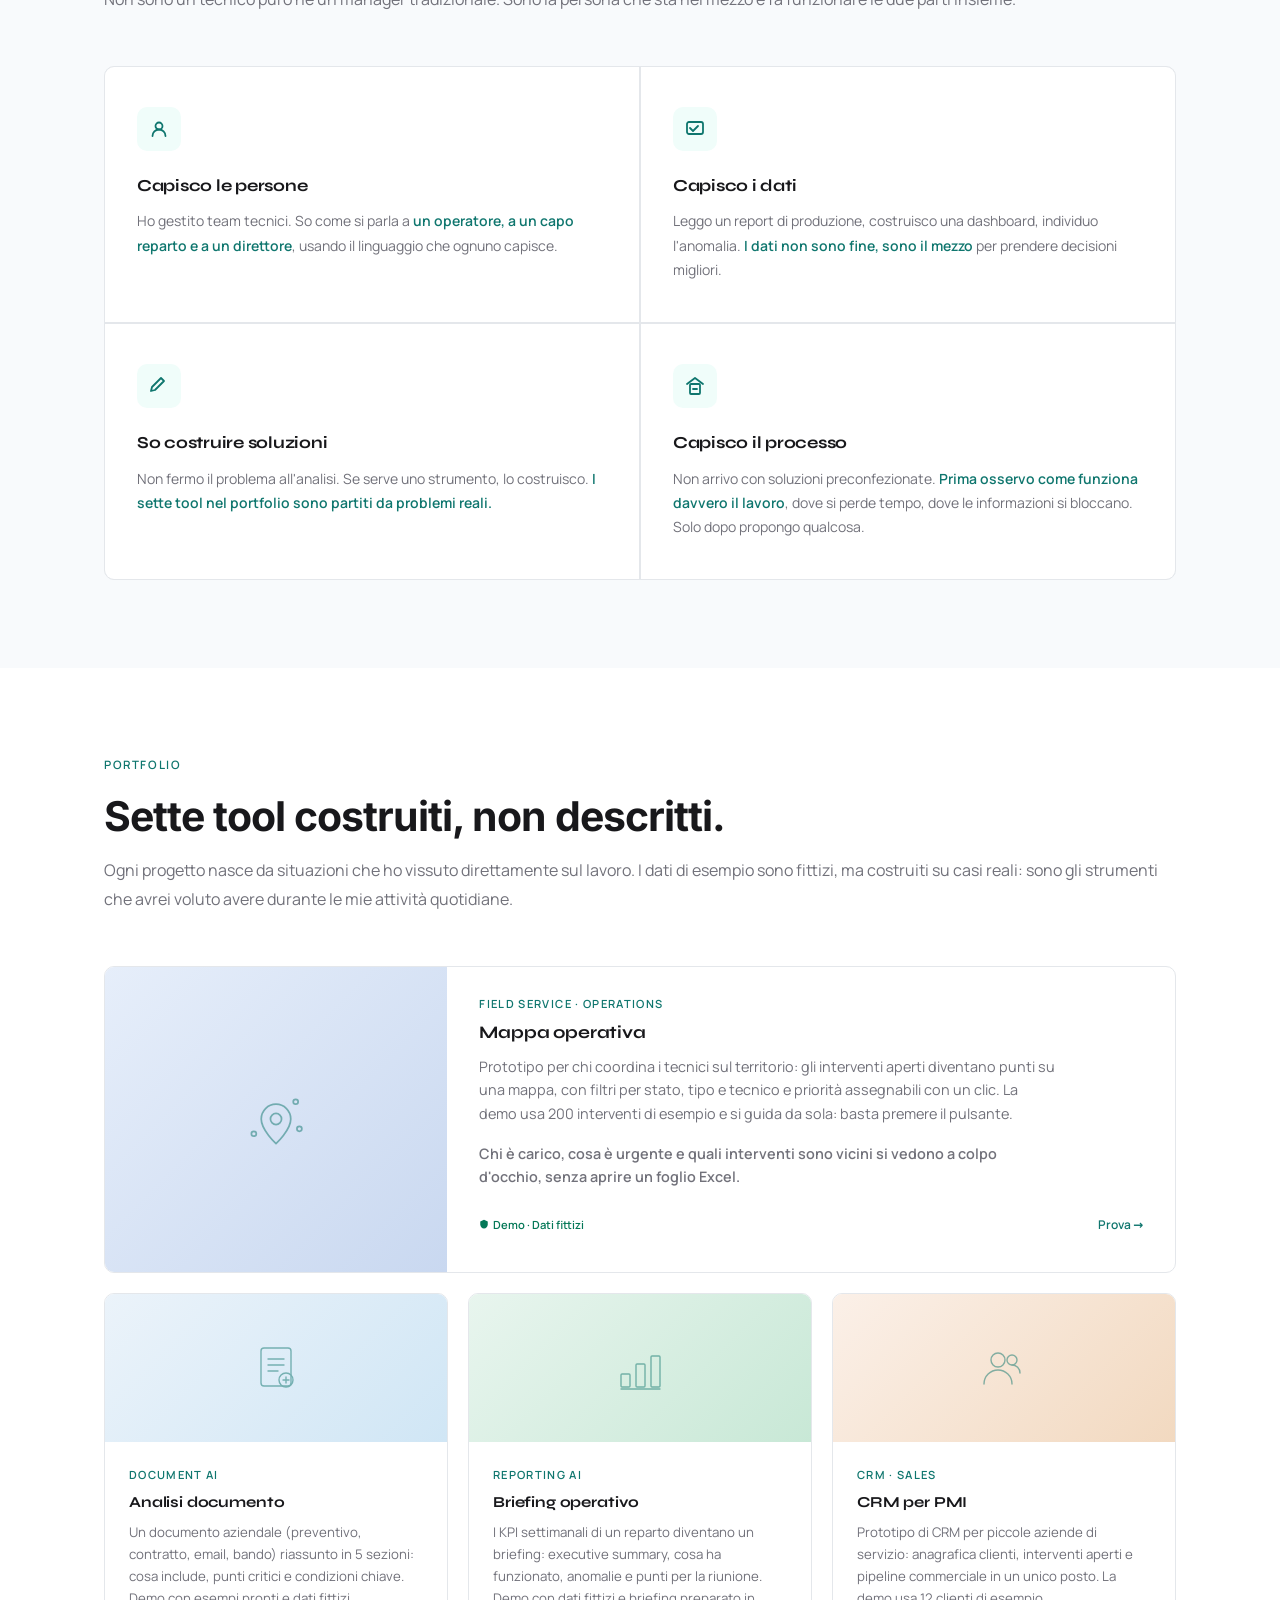
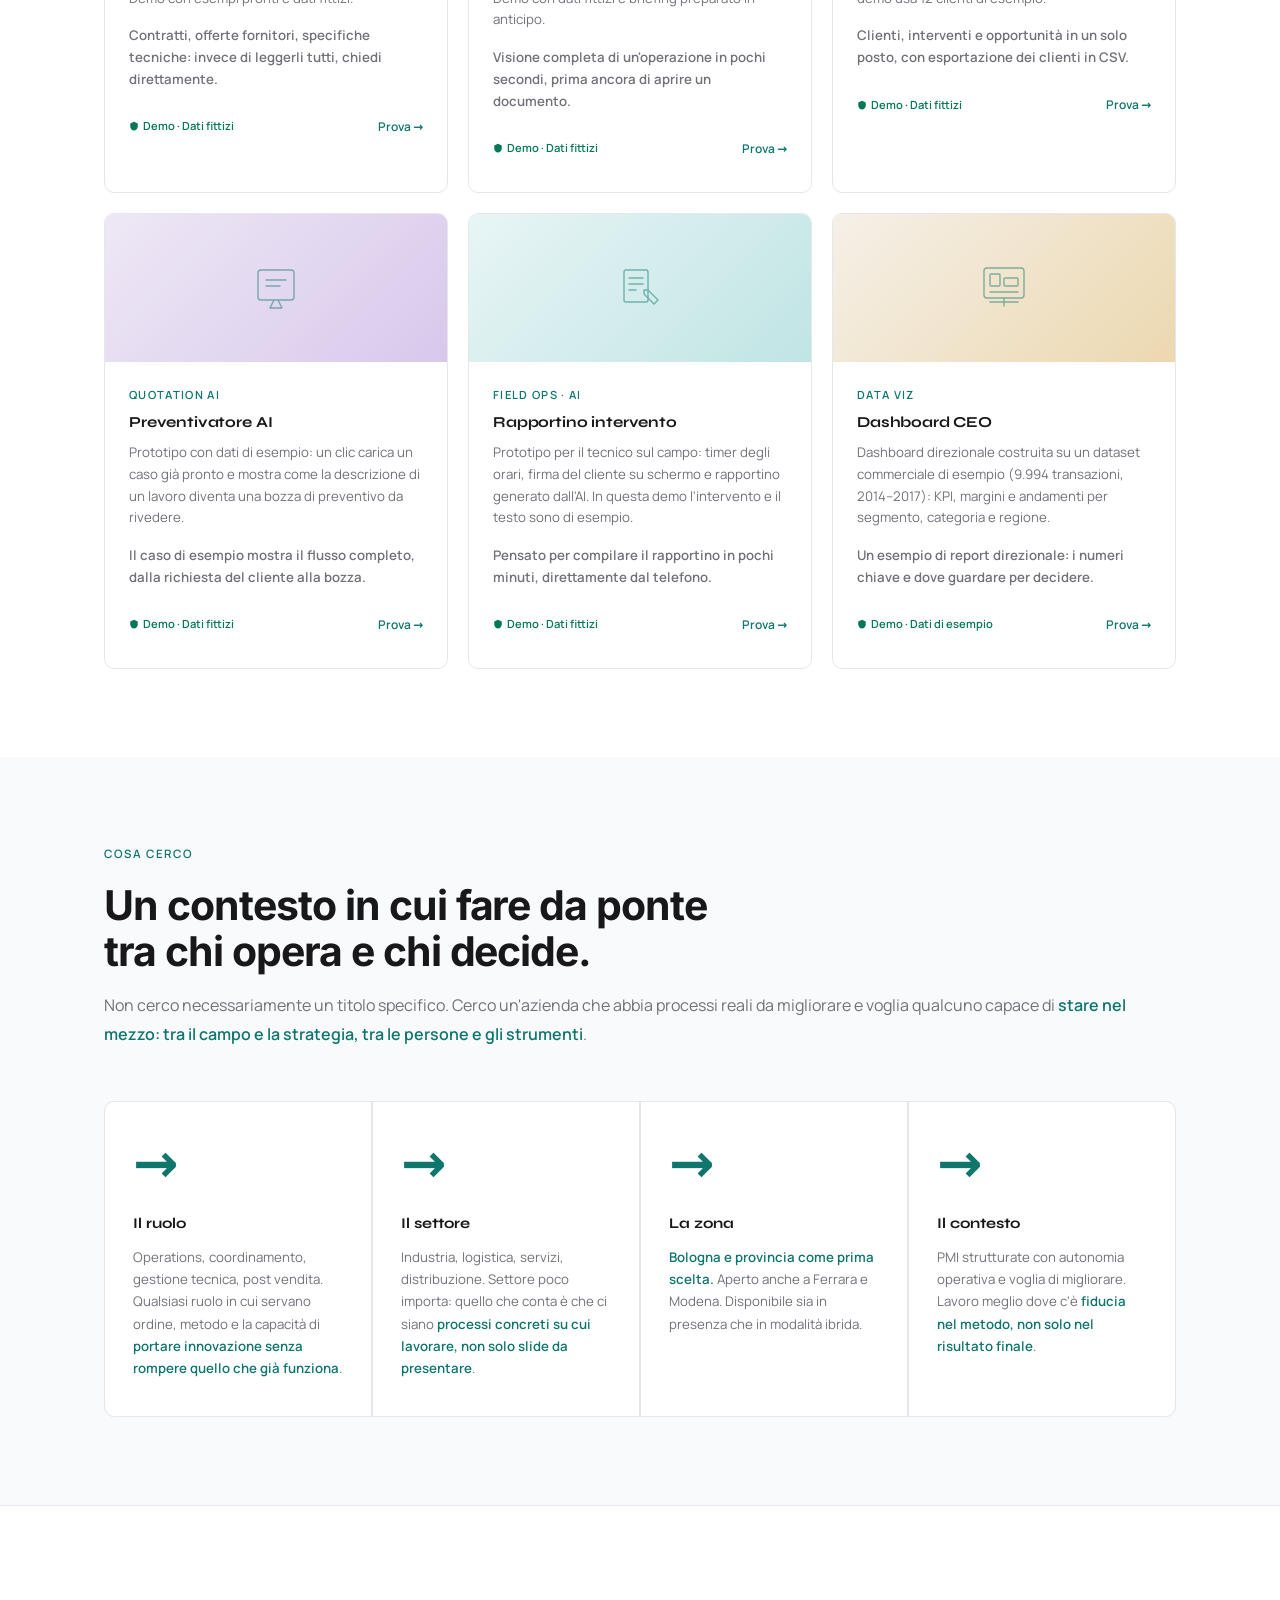
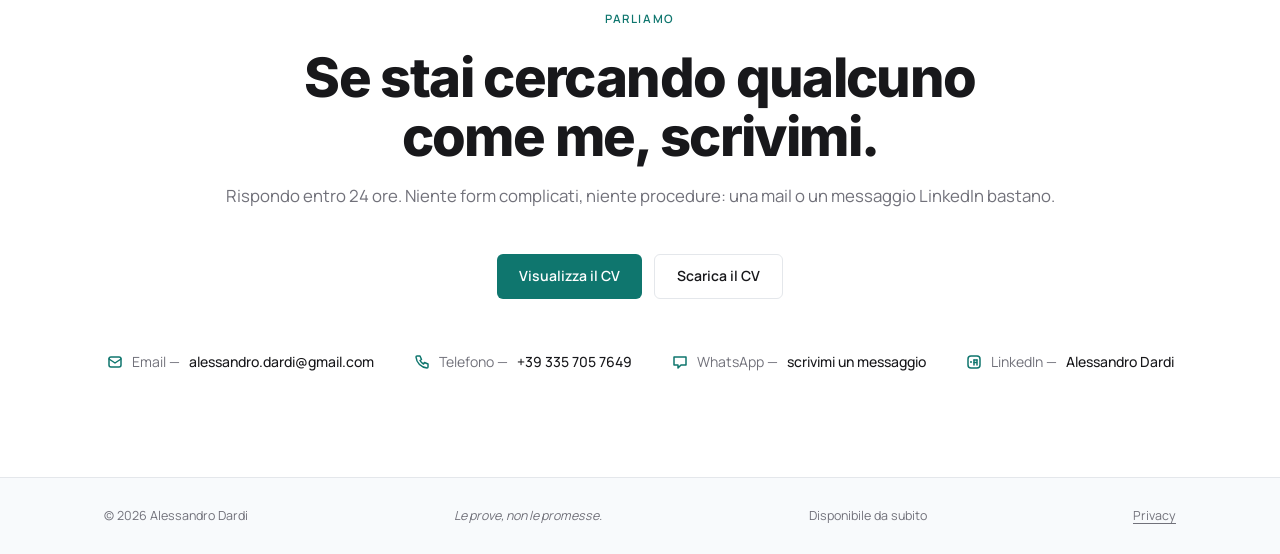
==== commit 5e094712: "Umami: limita il conteggio al dominio alessandrodardi.it (data-domains) Co-Authored-By: Claude Sonne" ====
--- a/index.html
+++ b/index.html
@@ -24,7 +24,7 @@
 <meta property="og:image:alt" content="Alessandro Dardi — Service Manager, Operations &amp; AI">
 <meta name="twitter:card" content="summary_large_image">
 <link rel="stylesheet" href="fonts/fonts.css">
-<script defer src="https://cloud.umami.is/script.js" data-website-id="7a2837f0-c1d5-4eaf-b0c4-a9f93e444e4a"></script>
+<script defer src="https://cloud.umami.is/script.js" data-website-id="7a2837f0-c1d5-4eaf-b0c4-a9f93e444e4a" data-domains="alessandrodardi.it,www.alessandrodardi.it"></script>
 
 <style>
 /* Layout: full-width bands, centered 1120px inner, card grids */
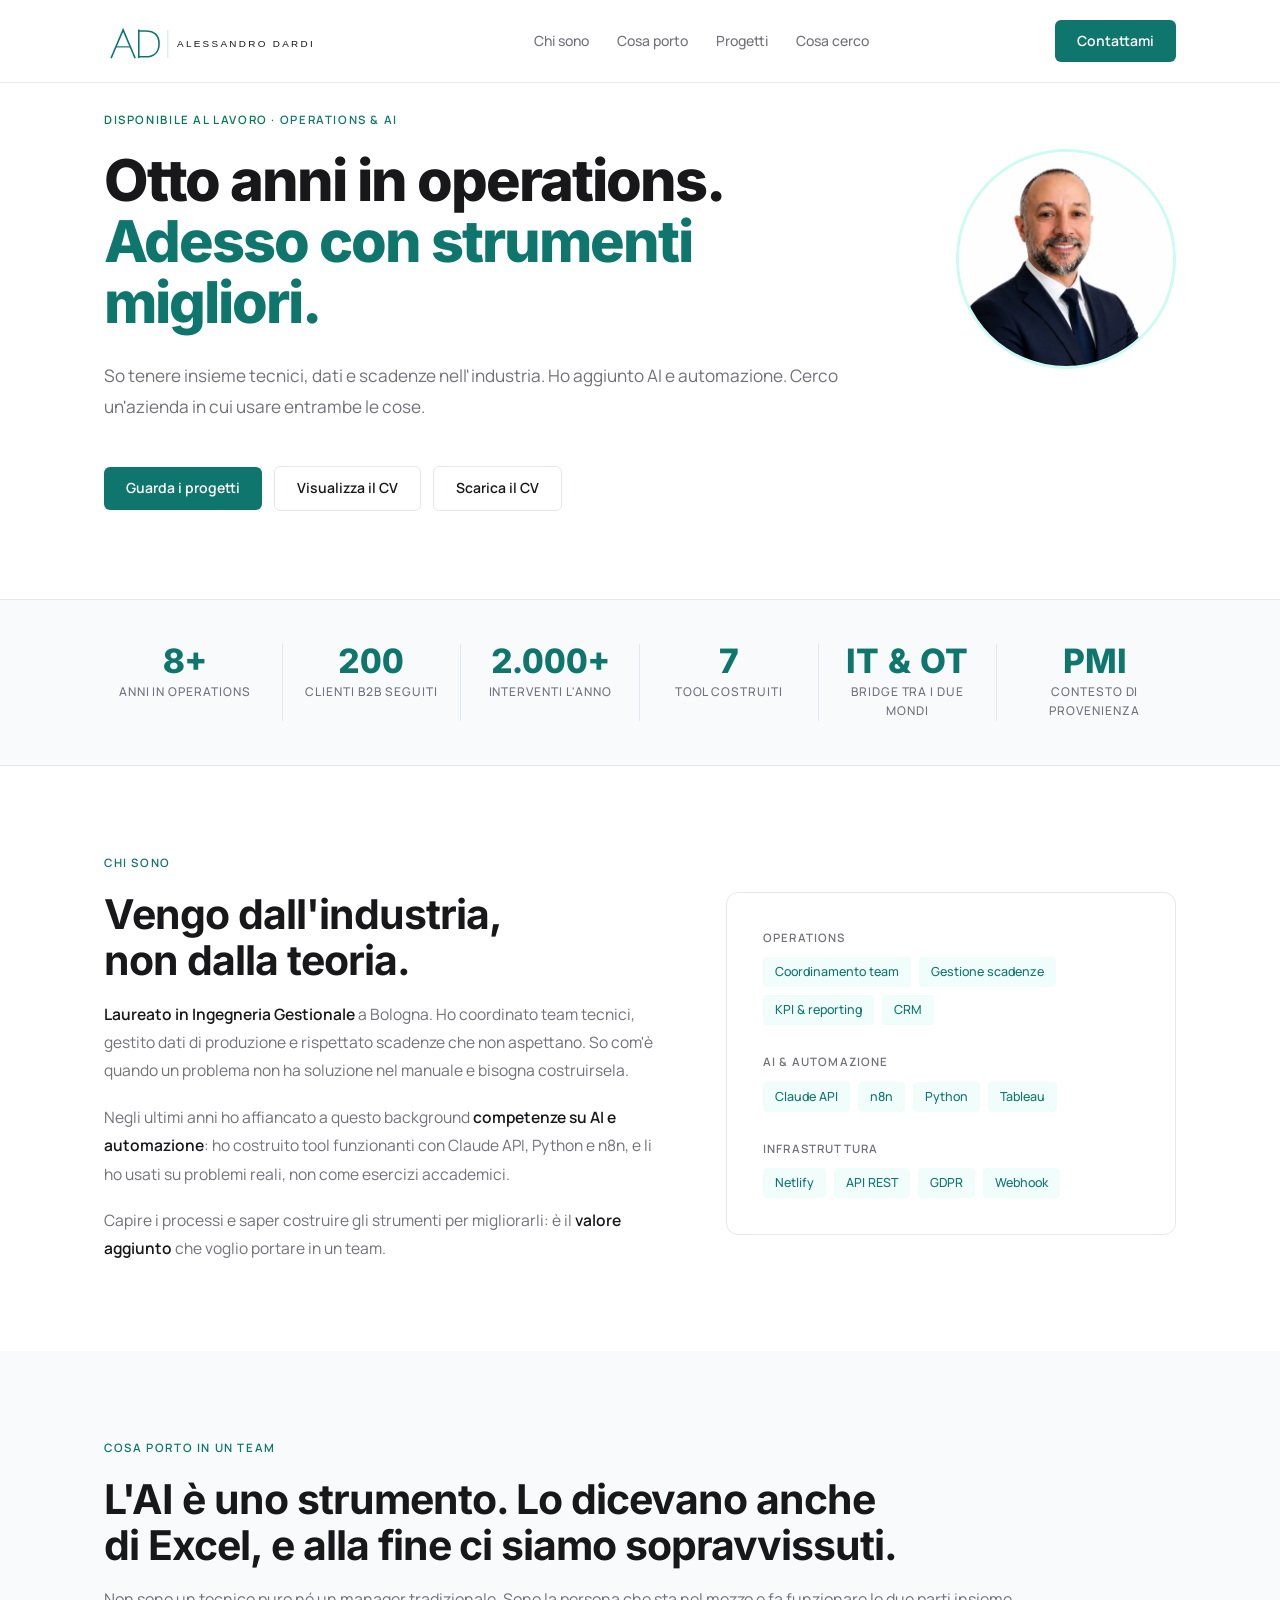
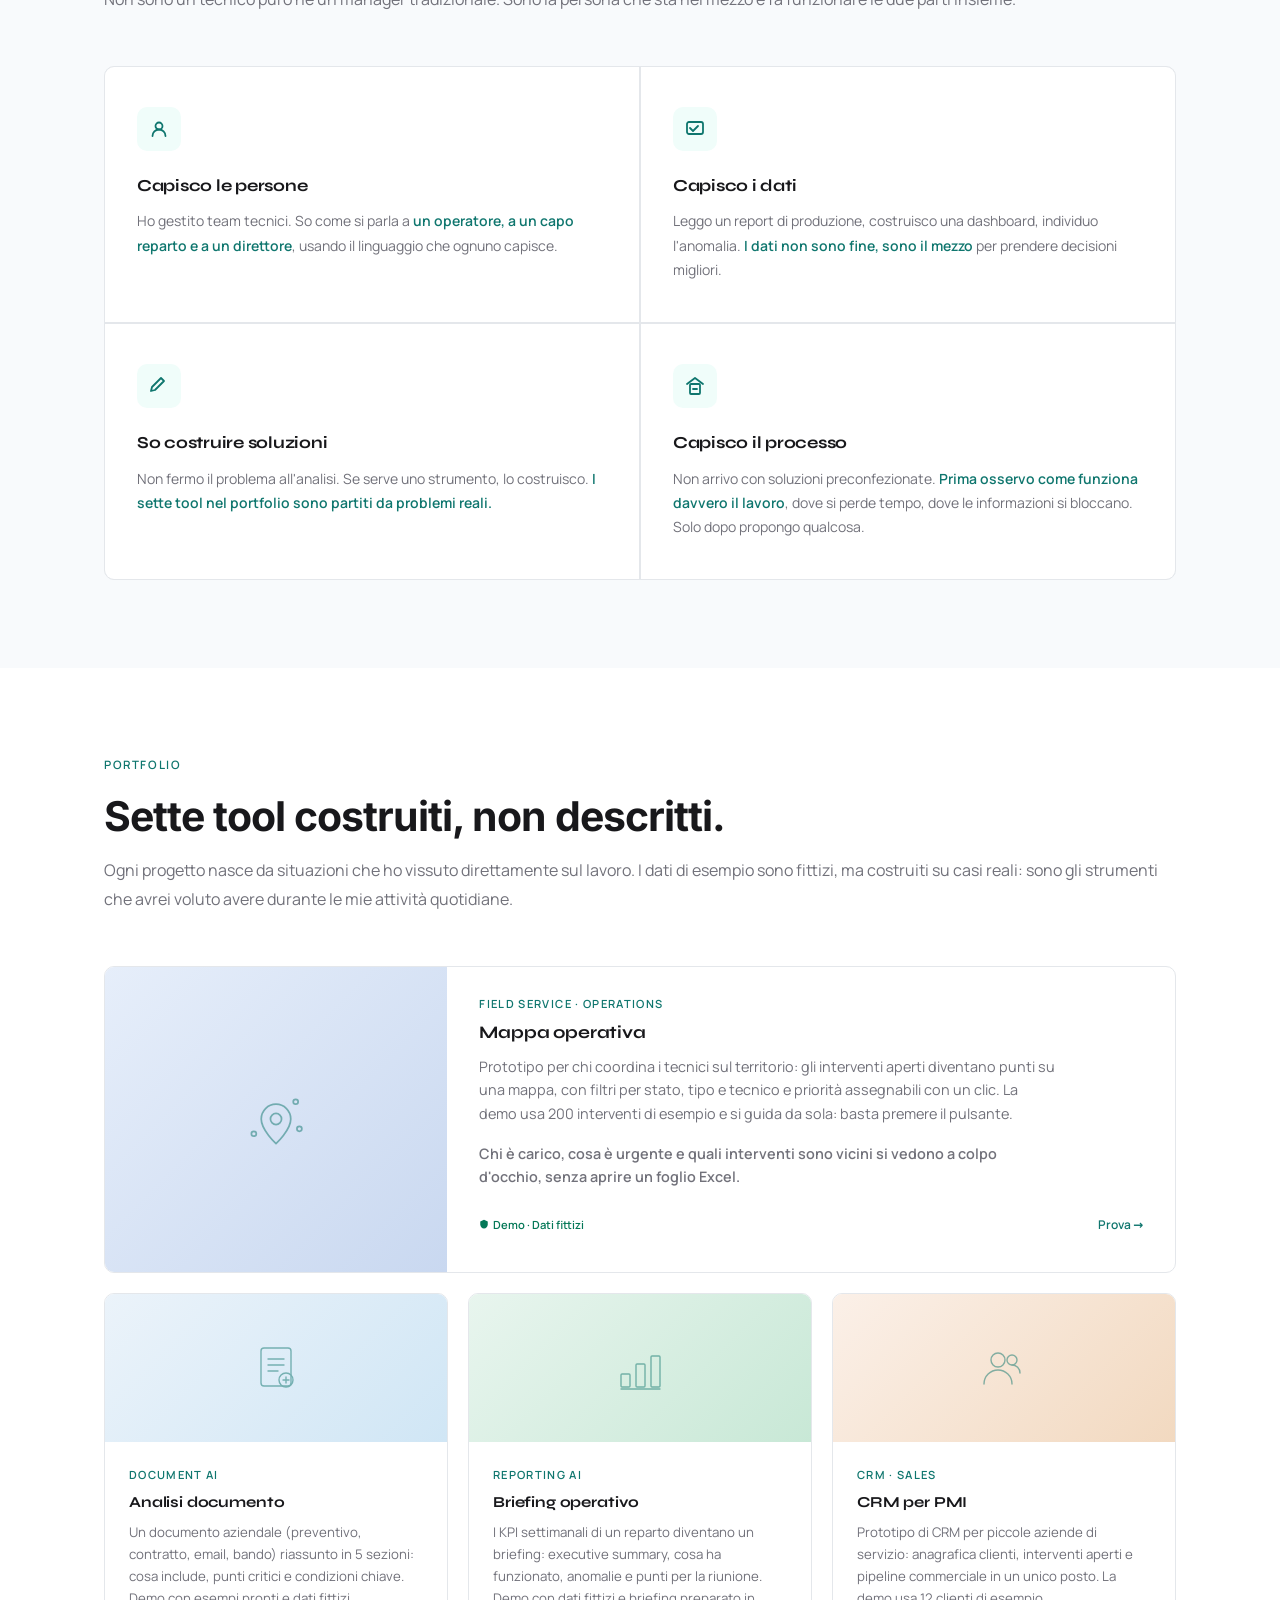
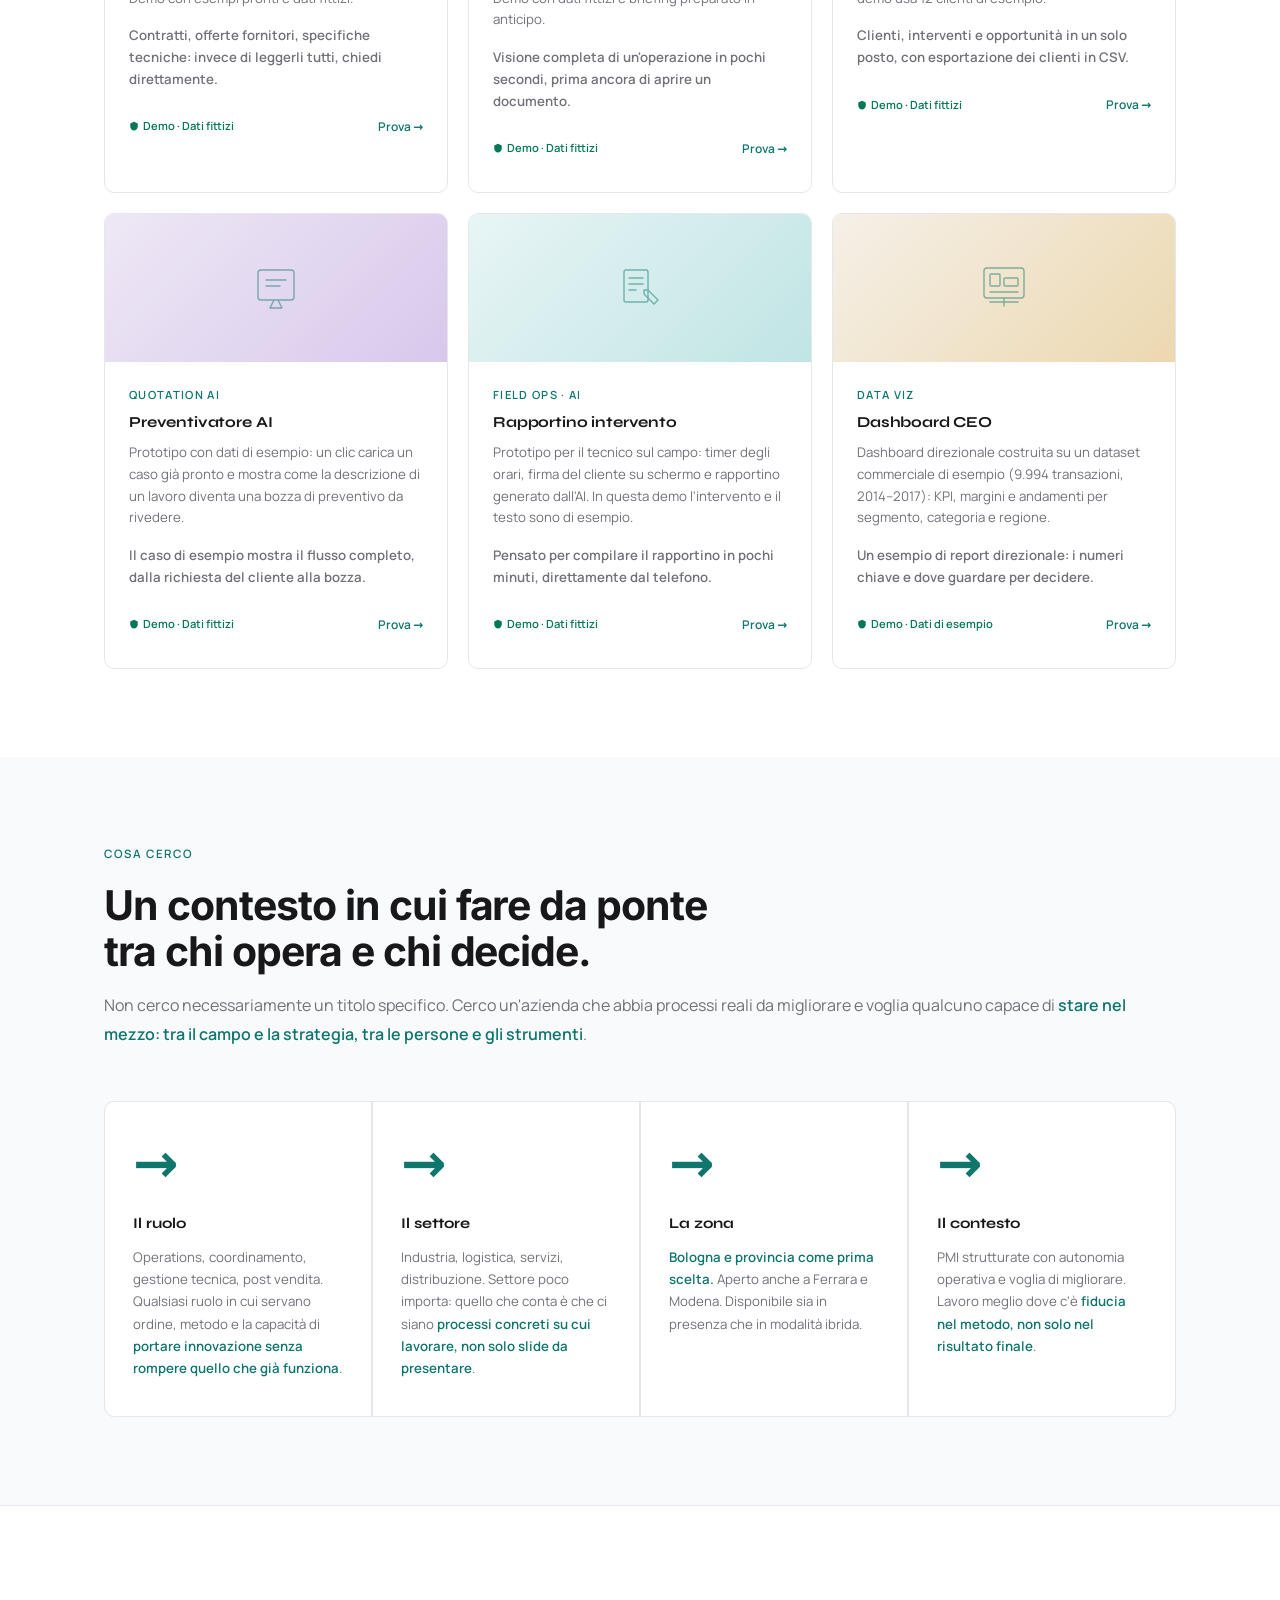
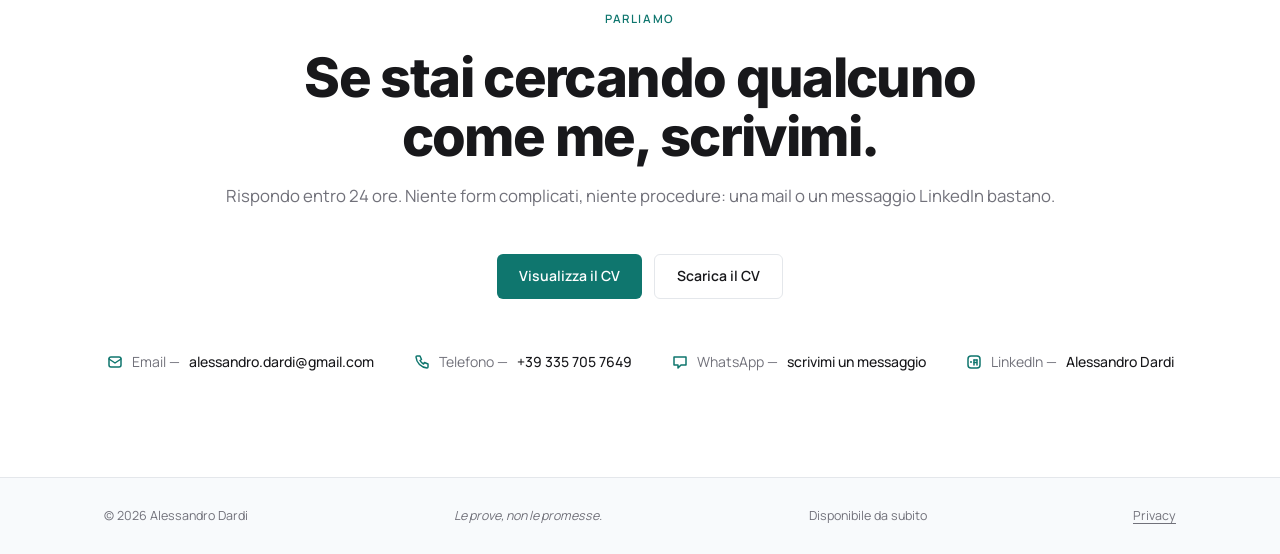
==== commit a198c2d9: "Interventi l'anno: da 3.500 a 2.000 (home, CV web, PDF CV 2026) Co-Authored-By: Claude Sonnet 5.5 <n" ====
--- a/index.html
+++ b/index.html
@@ -772,7 +772,7 @@
         <div class="strip-desc">Clienti B2B seguiti</div>
       </div>
       <div class="strip-cell fade-up">
-        <div class="strip-num" data-count="3500" data-suffix="+">3.500+</div>
+        <div class="strip-num" data-count="2000" data-suffix="+">2.000+</div>
         <div class="strip-desc">Interventi l'anno</div>
       </div>
       <div class="strip-cell fade-up">
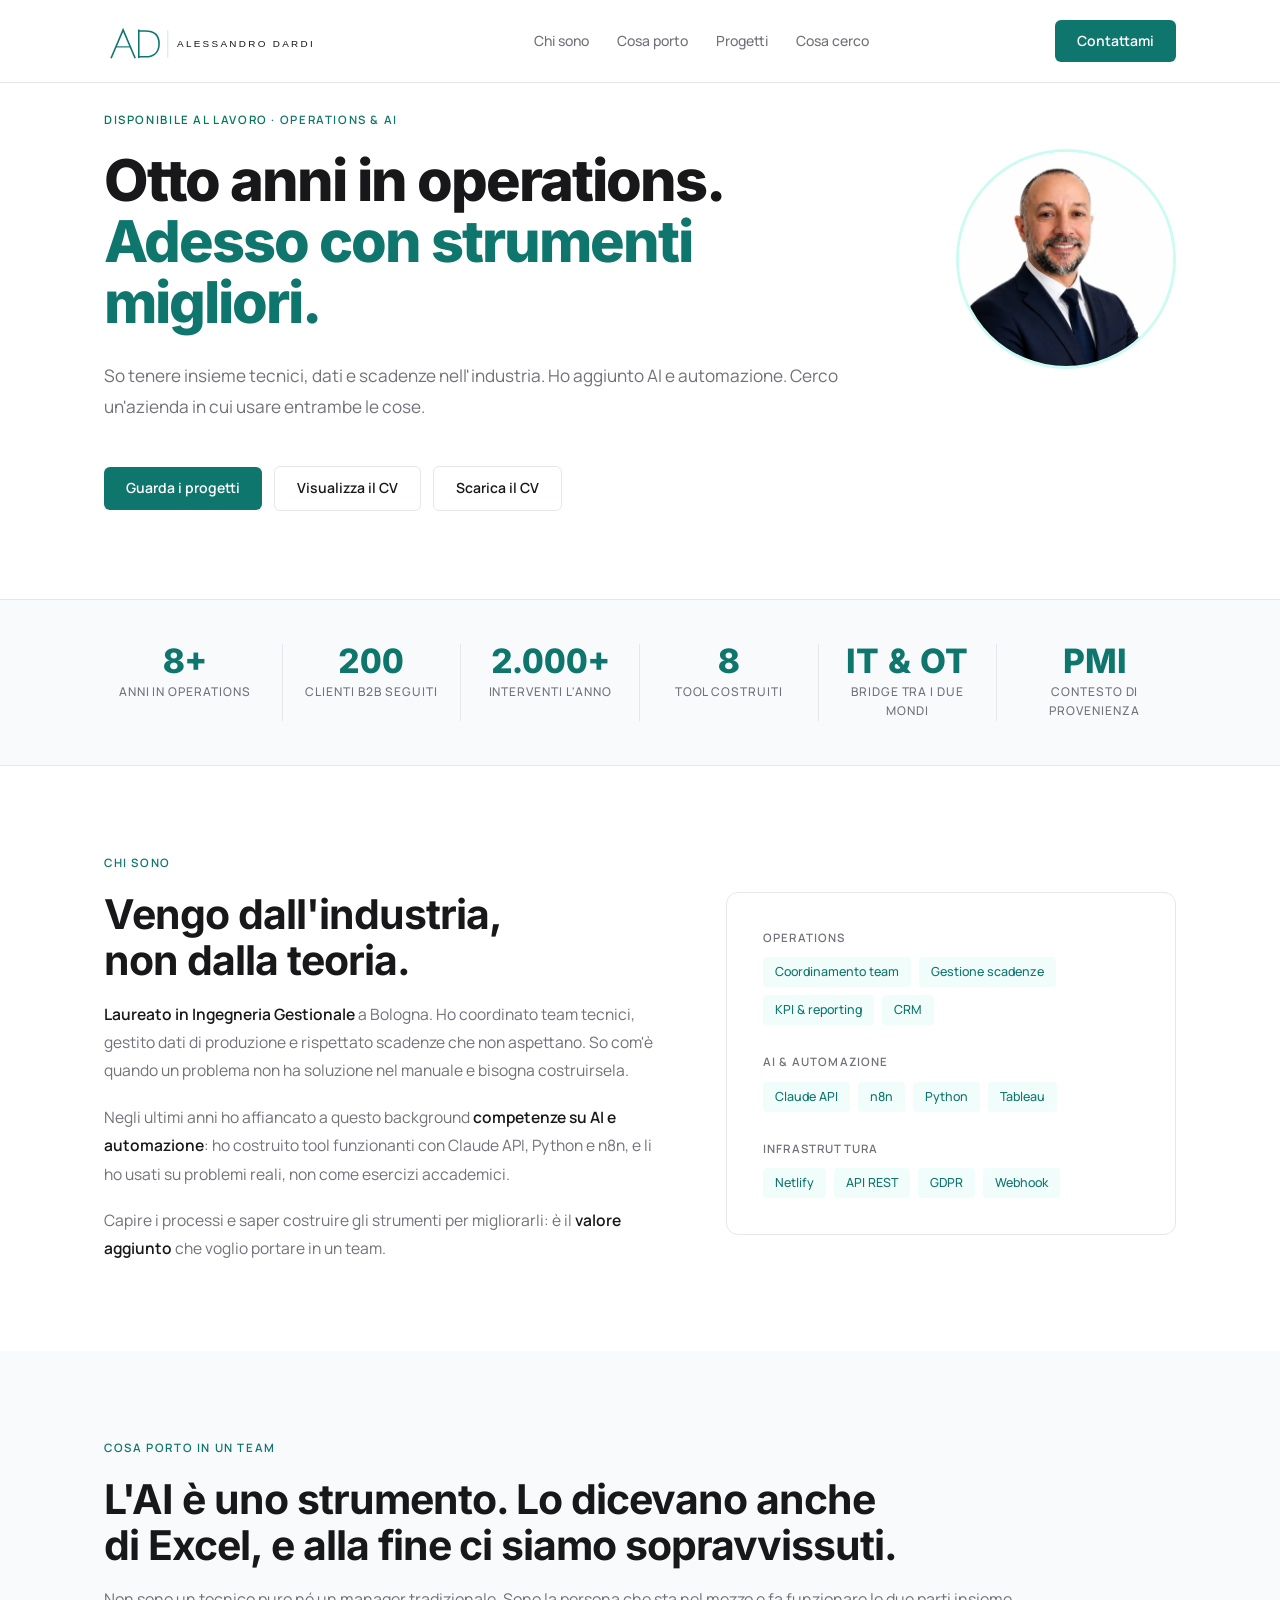
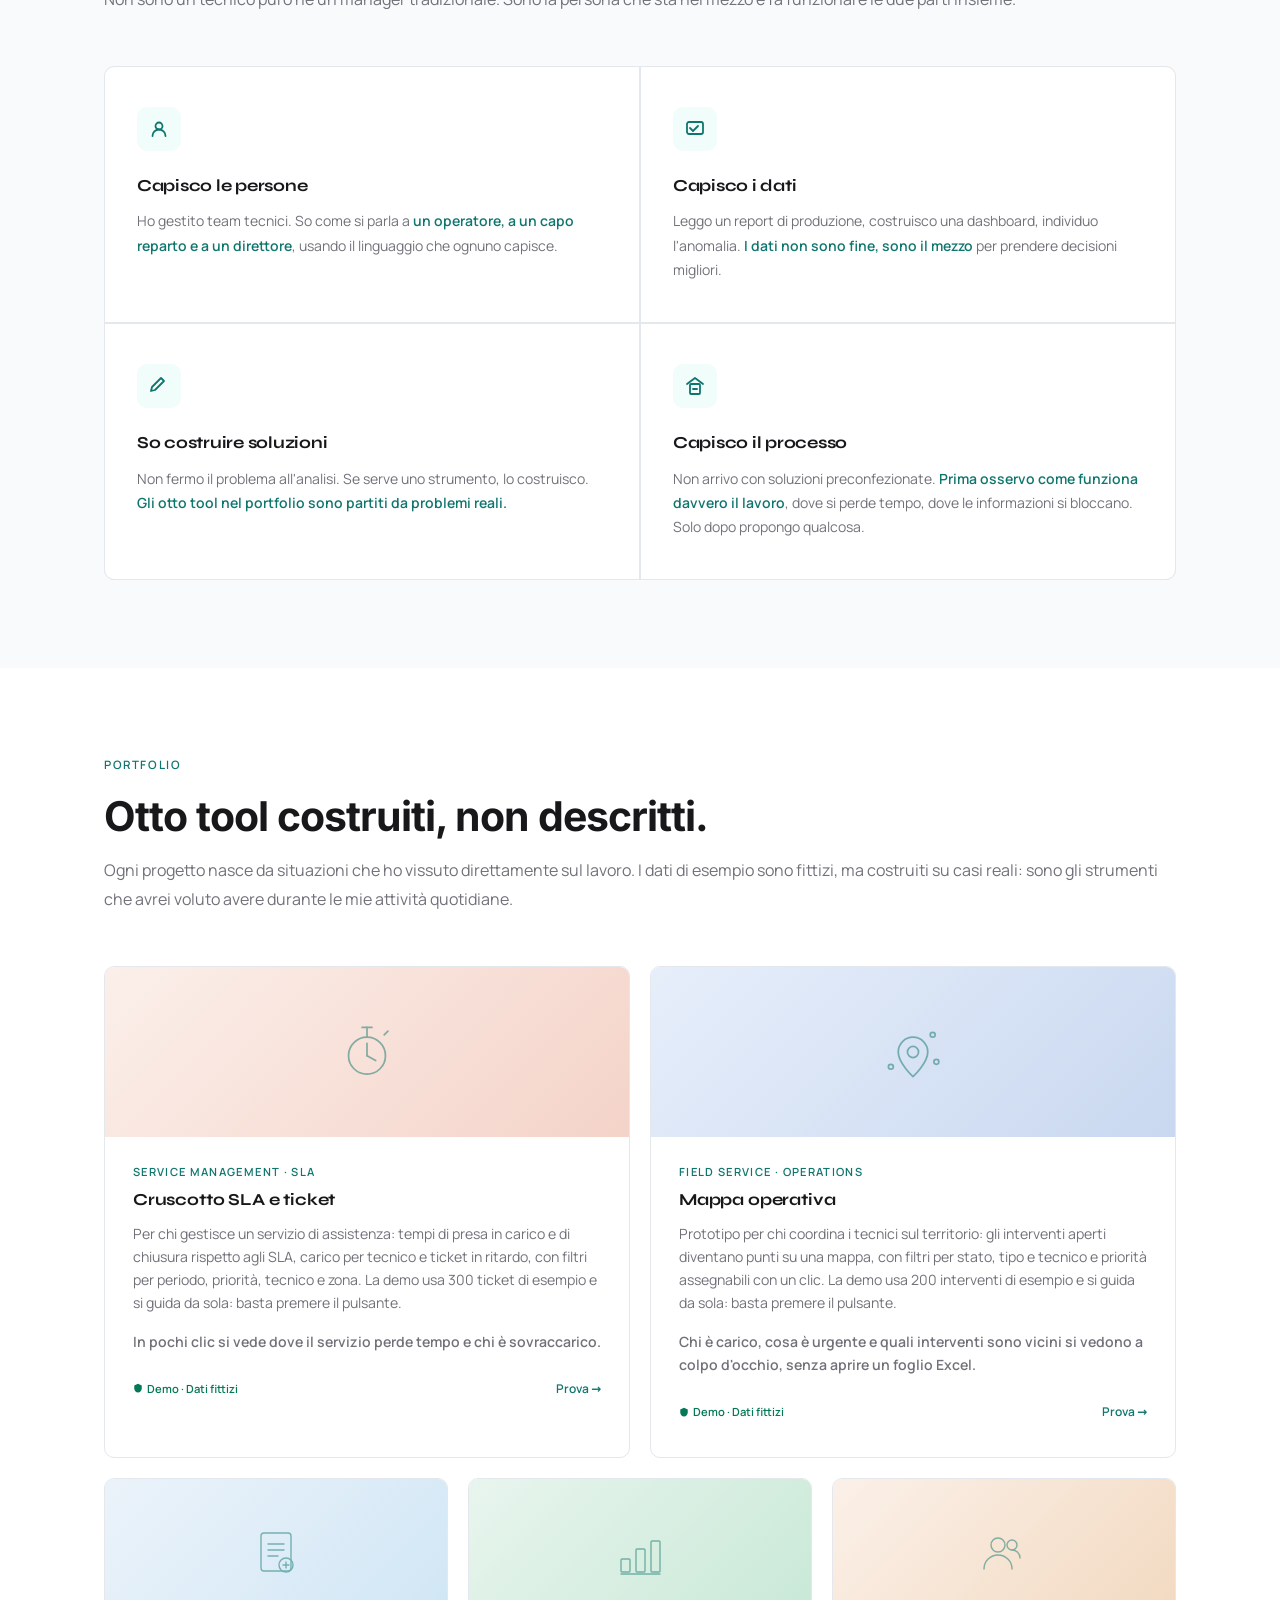
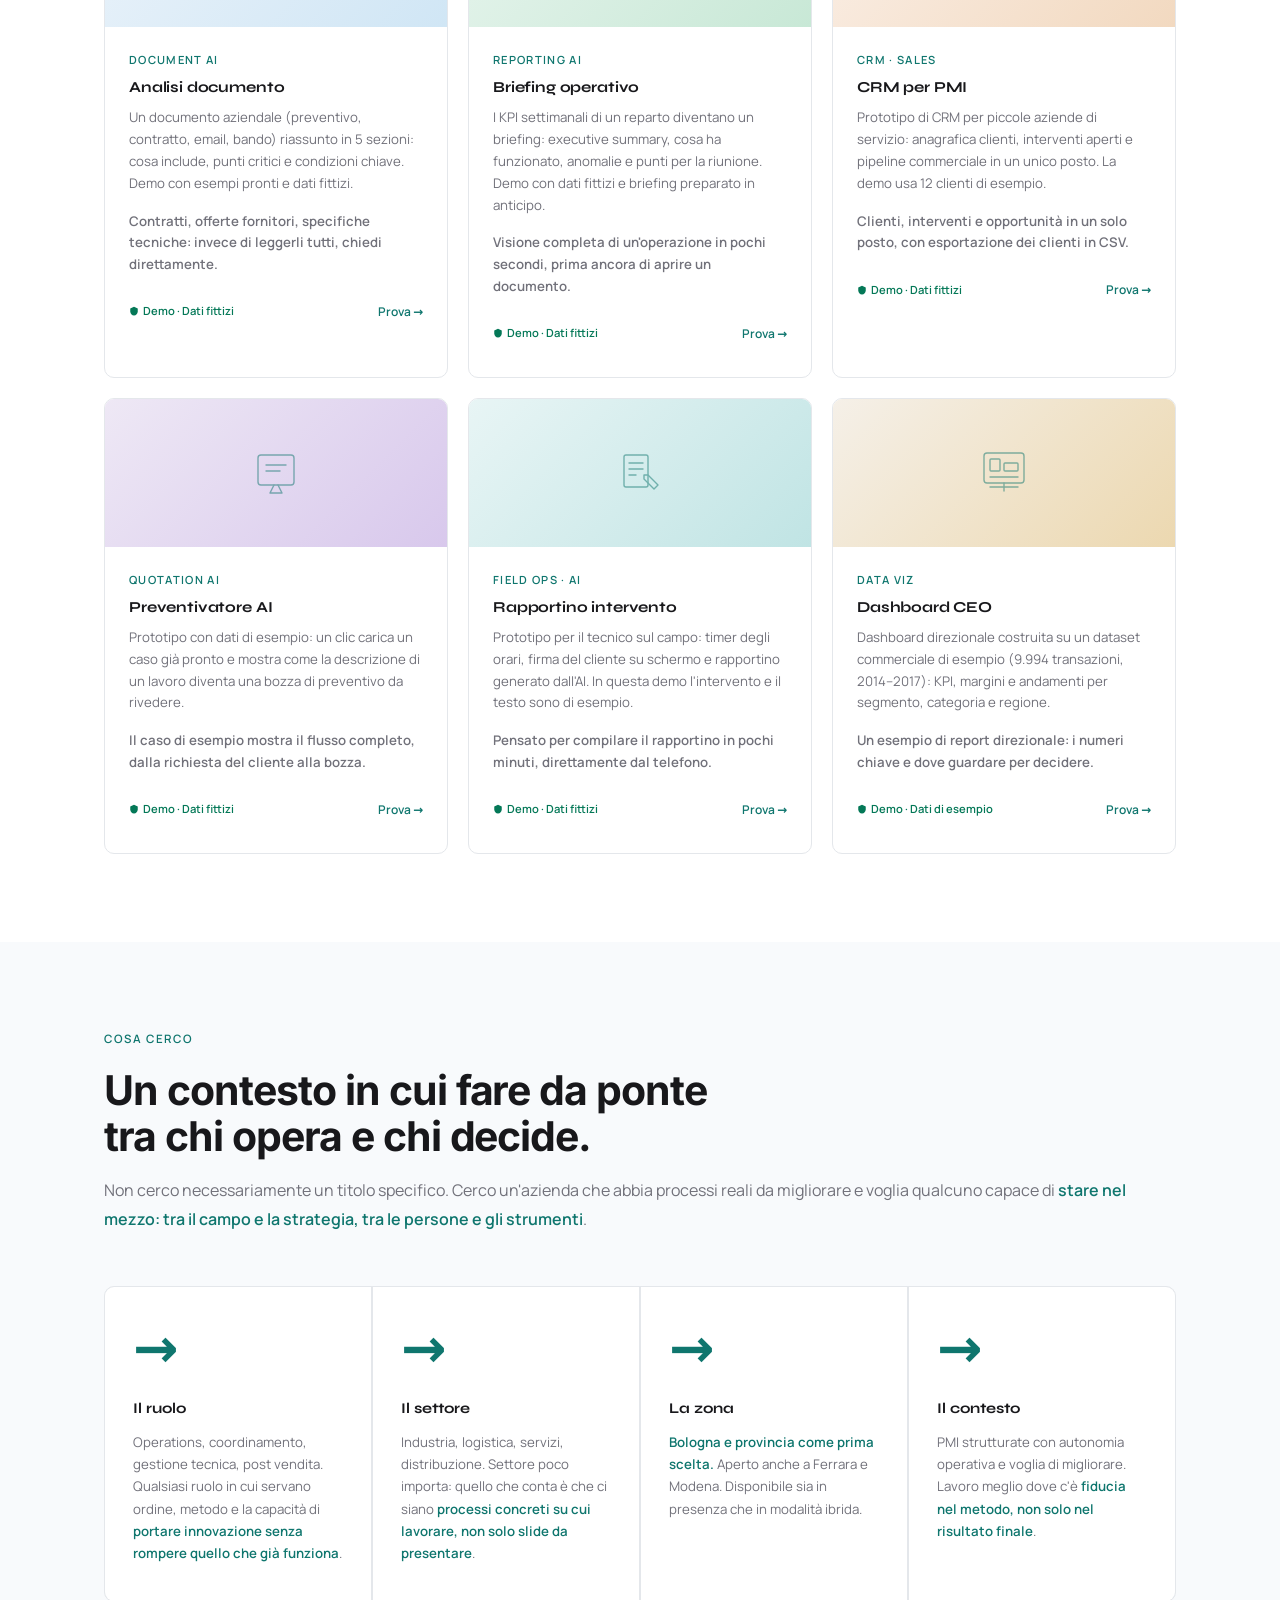
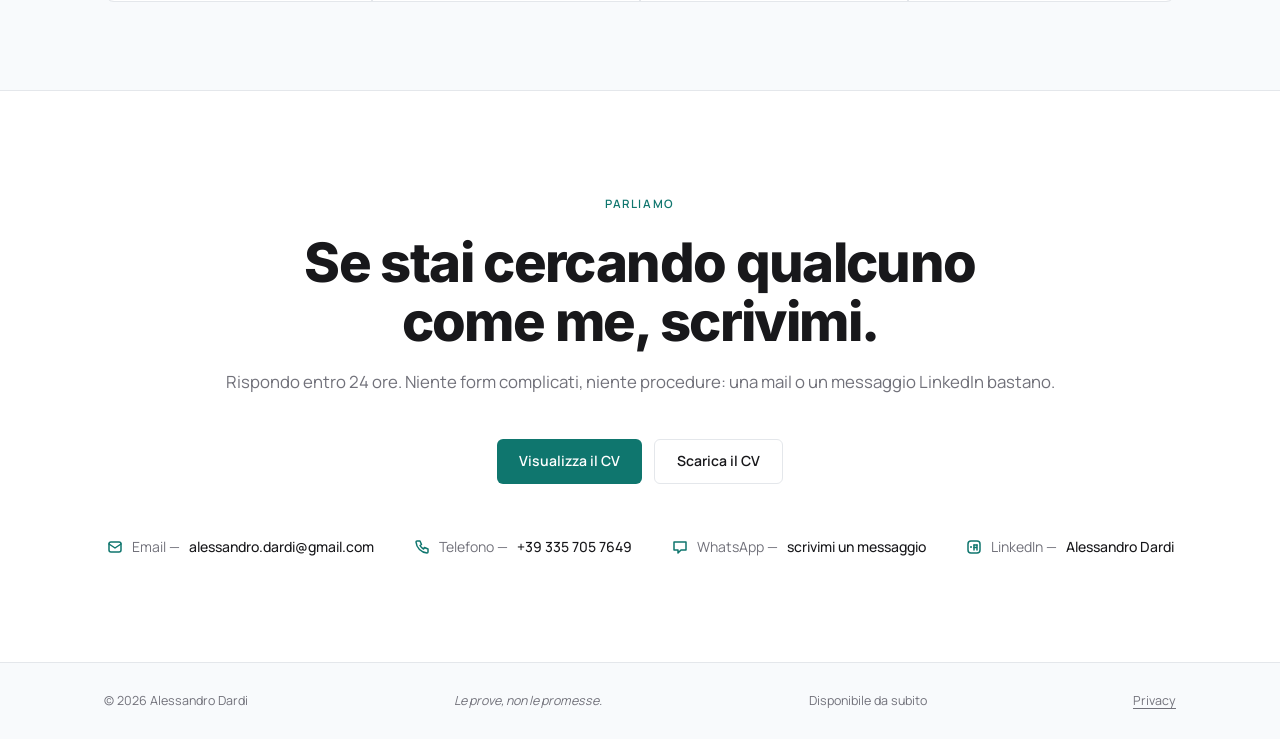
==== commit f569aed0: "Aggiunto ottavo tool: Cruscotto SLA e ticket Nuova demo in progetti/sla-ticket/ (dati fittizi, nessu" ====
--- a/index.html
+++ b/index.html
@@ -541,6 +541,19 @@
   .proj-wide { grid-template-columns: 1fr; }
   .proj-wide .proj-thumb { min-height: 110px; }
   .proj-wide .proj-body { padding: 20px 22px; }
+}
+
+/* riga da due: Cruscotto SLA + Mappa operativa, metà larghezza ciascuna */
+.proj-pair { grid-column: 1 / -1; display: grid; grid-template-columns: 1fr 1fr; gap: 20px; }
+.proj-pair .proj-thumb { height: 170px; }
+.proj-pair .proj-body { padding: 26px 28px; }
+.proj-pair .proj-card h3 { font-size: 1.05rem; }
+.proj-pair .proj-card p { font-size: 0.88rem; }
+.proj-t8 { background: linear-gradient(135deg, #FBEFEA 0%, #F4D3C8 100%); }
+@media (prefers-color-scheme: dark) { :root:not([data-theme="light"]) .proj-t8 { background: linear-gradient(135deg,#2A1612,#3C201A); } }
+:root[data-theme="dark"] .proj-t8 { background: linear-gradient(135deg,#2A1612,#3C201A); }
+@media (max-width: 820px) {
+  .proj-pair { grid-template-columns: 1fr; }
 }
 
 /* COME LAVORO */
@@ -776,7 +789,7 @@
         <div class="strip-desc">Interventi l'anno</div>
       </div>
       <div class="strip-cell fade-up">
-        <div class="strip-num" data-count="7" data-suffix="">7</div>
+        <div class="strip-num" data-count="8" data-suffix="">8</div>
         <div class="strip-desc">Tool costruiti</div>
       </div>
       <div class="strip-cell fade-up">
@@ -869,7 +882,7 @@
           </svg>
         </div>
         <h3>So costruire soluzioni</h3>
-        <p>Non fermo il problema all'analisi. Se serve uno strumento, lo costruisco. <strong>I sette tool nel portfolio sono partiti da problemi reali.</strong></p>
+        <p>Non fermo il problema all'analisi. Se serve uno strumento, lo costruisco. <strong>Gli otto tool nel portfolio sono partiti da problemi reali.</strong></p>
       </div>
       <div class="svc-card">
         <div class="svc-icon">
@@ -890,11 +903,39 @@
 <section id="projects" class="section">
   <div class="inner">
     <div class="eyebrow fade-up">Portfolio</div>
-    <h2 class="s-title fade-up">Sette tool costruiti, non descritti.</h2>
+    <h2 class="s-title fade-up">Otto tool costruiti, non descritti.</h2>
     <p class="s-lead fade-up">Ogni progetto nasce da situazioni che ho vissuto direttamente sul lavoro. I dati di esempio sono fittizi, ma costruiti su casi reali: sono gli strumenti che avrei voluto avere durante le mie attività quotidiane.</p>
     <div class="projects-grid">
 
-      <div class="proj-card proj-wide fade-up">
+      <div class="proj-pair">
+
+      <div class="proj-card fade-up">
+        <div class="proj-thumb proj-t8">
+          <svg width="64" height="64" viewBox="0 0 52 52" fill="none" stroke="currentColor" stroke-width="1.4" stroke-linecap="round" stroke-linejoin="round" opacity="0.5">
+            <circle cx="26" cy="29" r="15"/>
+            <line x1="26" y1="29" x2="26" y2="19"/>
+            <line x1="26" y1="29" x2="33" y2="33"/>
+            <line x1="22" y1="6" x2="30" y2="6"/>
+            <line x1="26" y1="6" x2="26" y2="14"/>
+            <line x1="40" y1="12" x2="43" y2="9"/>
+          </svg>
+        </div>
+        <div class="proj-body">
+          <div class="proj-cat">Service Management · SLA</div>
+          <h3>Cruscotto SLA e ticket</h3>
+          <p>Per chi gestisce un servizio di assistenza: tempi di presa in carico e di chiusura rispetto agli SLA, carico per tecnico e ticket in ritardo, con filtri per periodo, priorità, tecnico e zona. La demo usa 300 ticket di esempio e si guida da sola: basta premere il pulsante.</p>
+          <p class="proj-metric">In pochi clic si vede dove il servizio perde tempo e chi è sovraccarico.</p>
+          <div class="proj-foot">
+            <span class="proj-privacy">
+              <svg width="10" height="10" viewBox="0 0 12 12" fill="currentColor"><path d="M6 1L1.5 3v3.5c0 2.5 2 4.5 4.5 5 2.5-.5 4.5-2.5 4.5-5V3L6 1z"/></svg>
+              Demo · Dati fittizi
+            </span>
+            <a href="progetti/sla-ticket/" target="_blank" class="proj-link">Prova →</a>
+          </div>
+        </div>
+      </div>
+
+      <div class="proj-card fade-up">
         <div class="proj-thumb proj-t7">
           <svg width="64" height="64" viewBox="0 0 52 52" fill="none" stroke="currentColor" stroke-width="1.4" stroke-linecap="round" stroke-linejoin="round" opacity="0.5">
             <path d="M26 46s-12-11-12-20a12 12 0 0 1 24 0c0 9-12 20-12 20z"/>
@@ -917,6 +958,8 @@
             <a href="progetti/mappa-interventi/" target="_blank" class="proj-link">Prova →</a>
           </div>
         </div>
+      </div>
+
       </div>
 
       <div class="proj-card fade-up">
